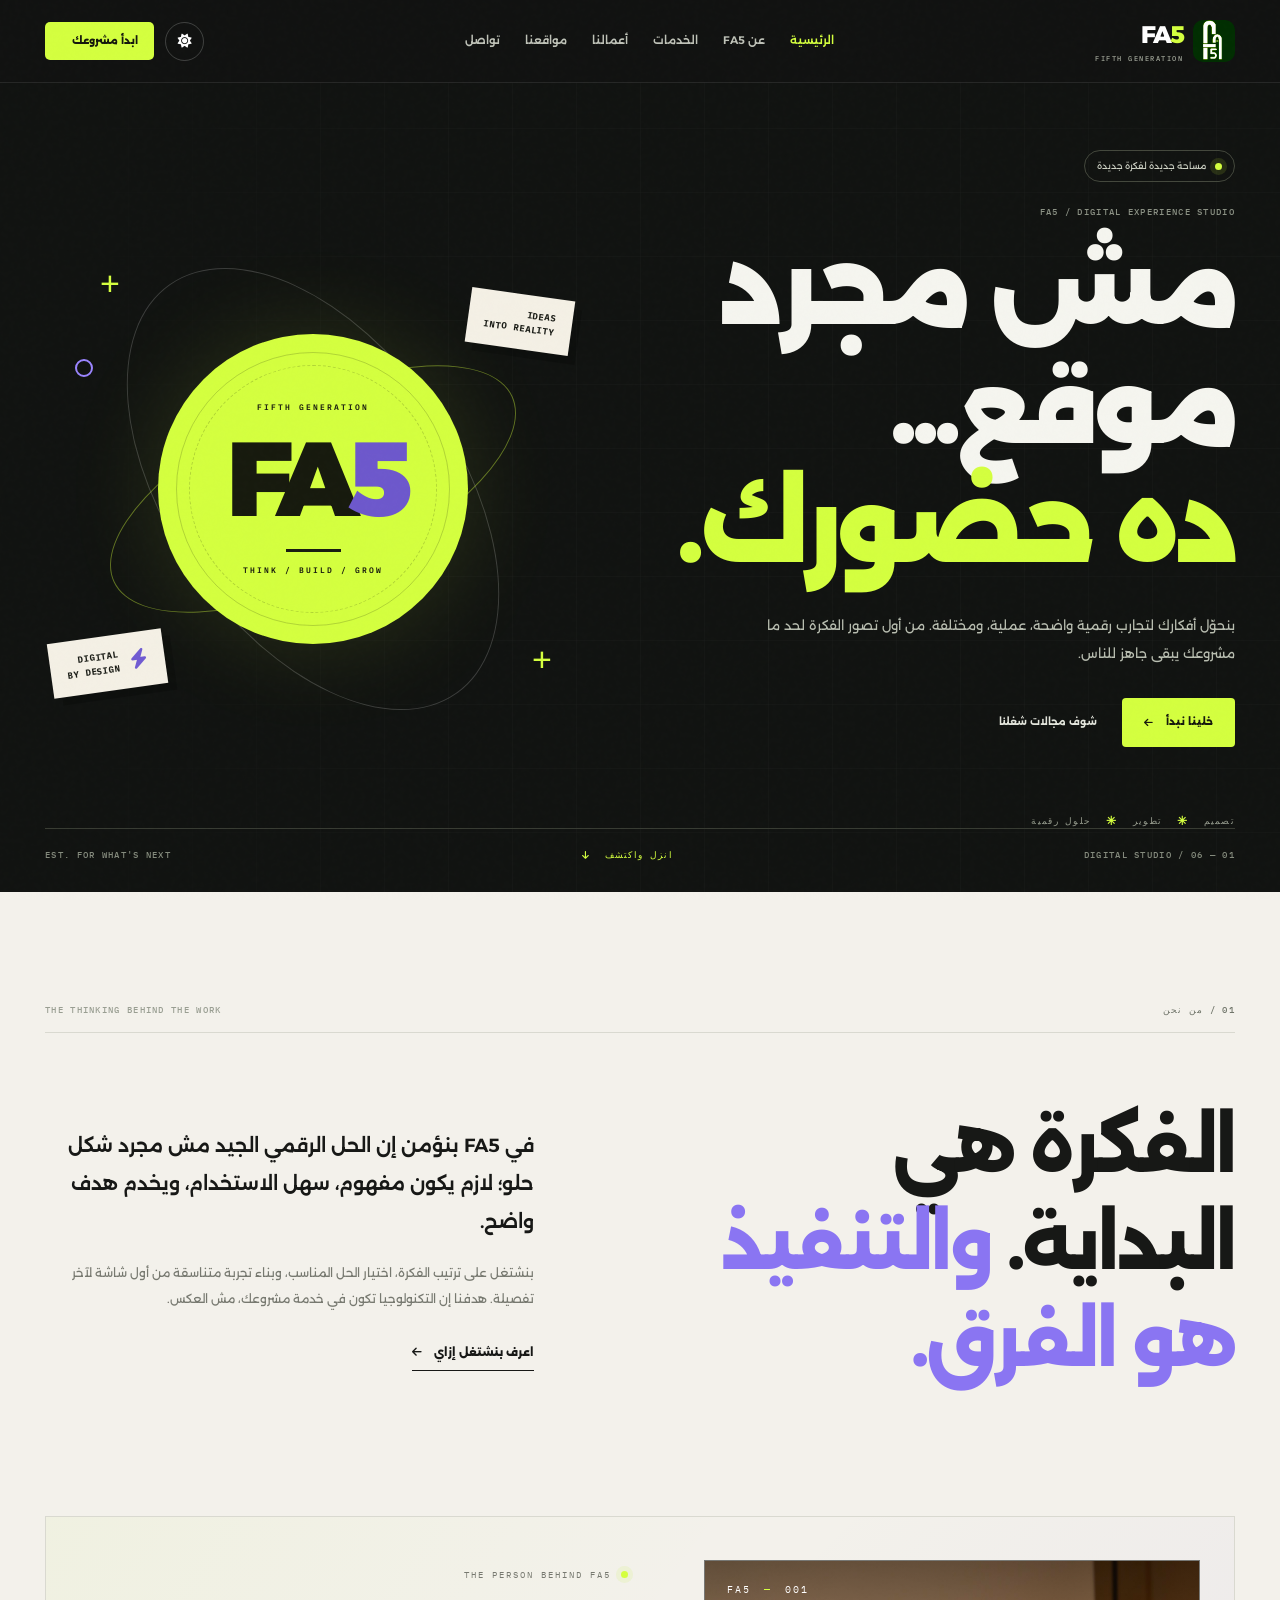
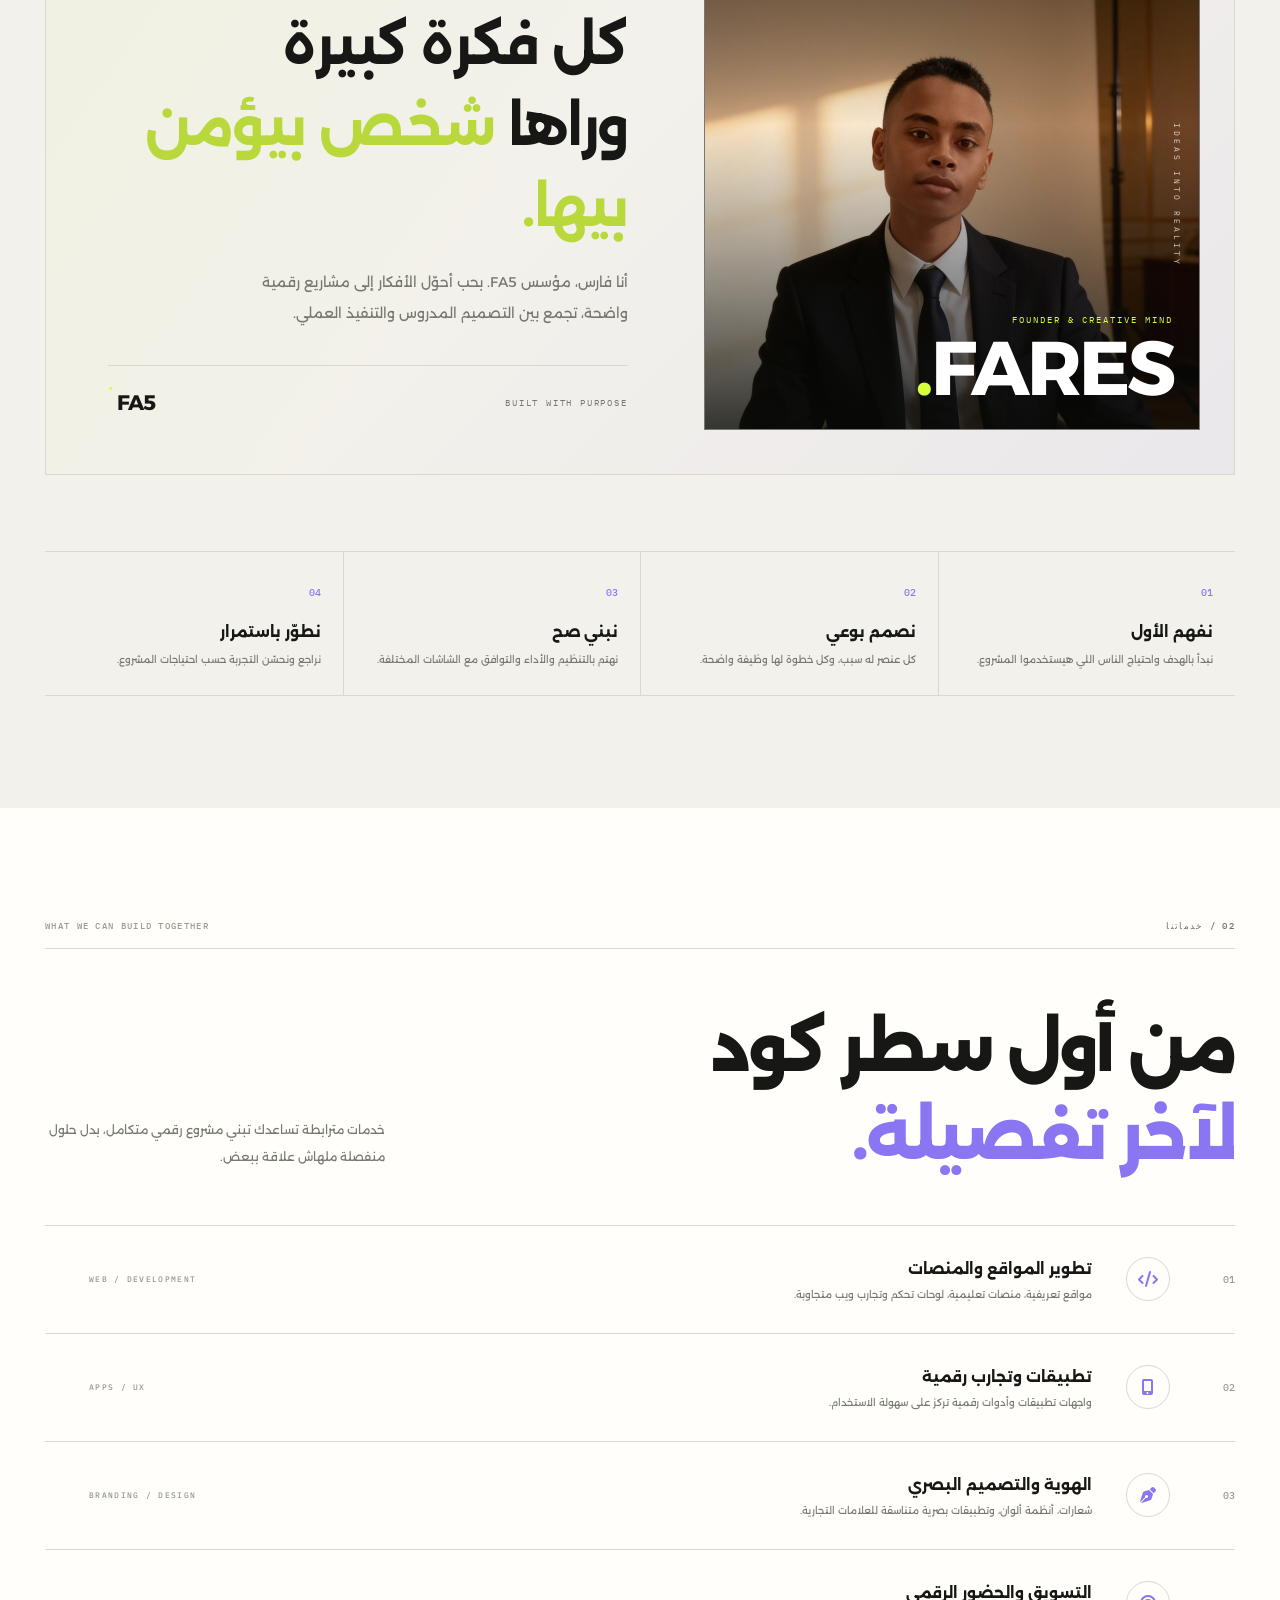
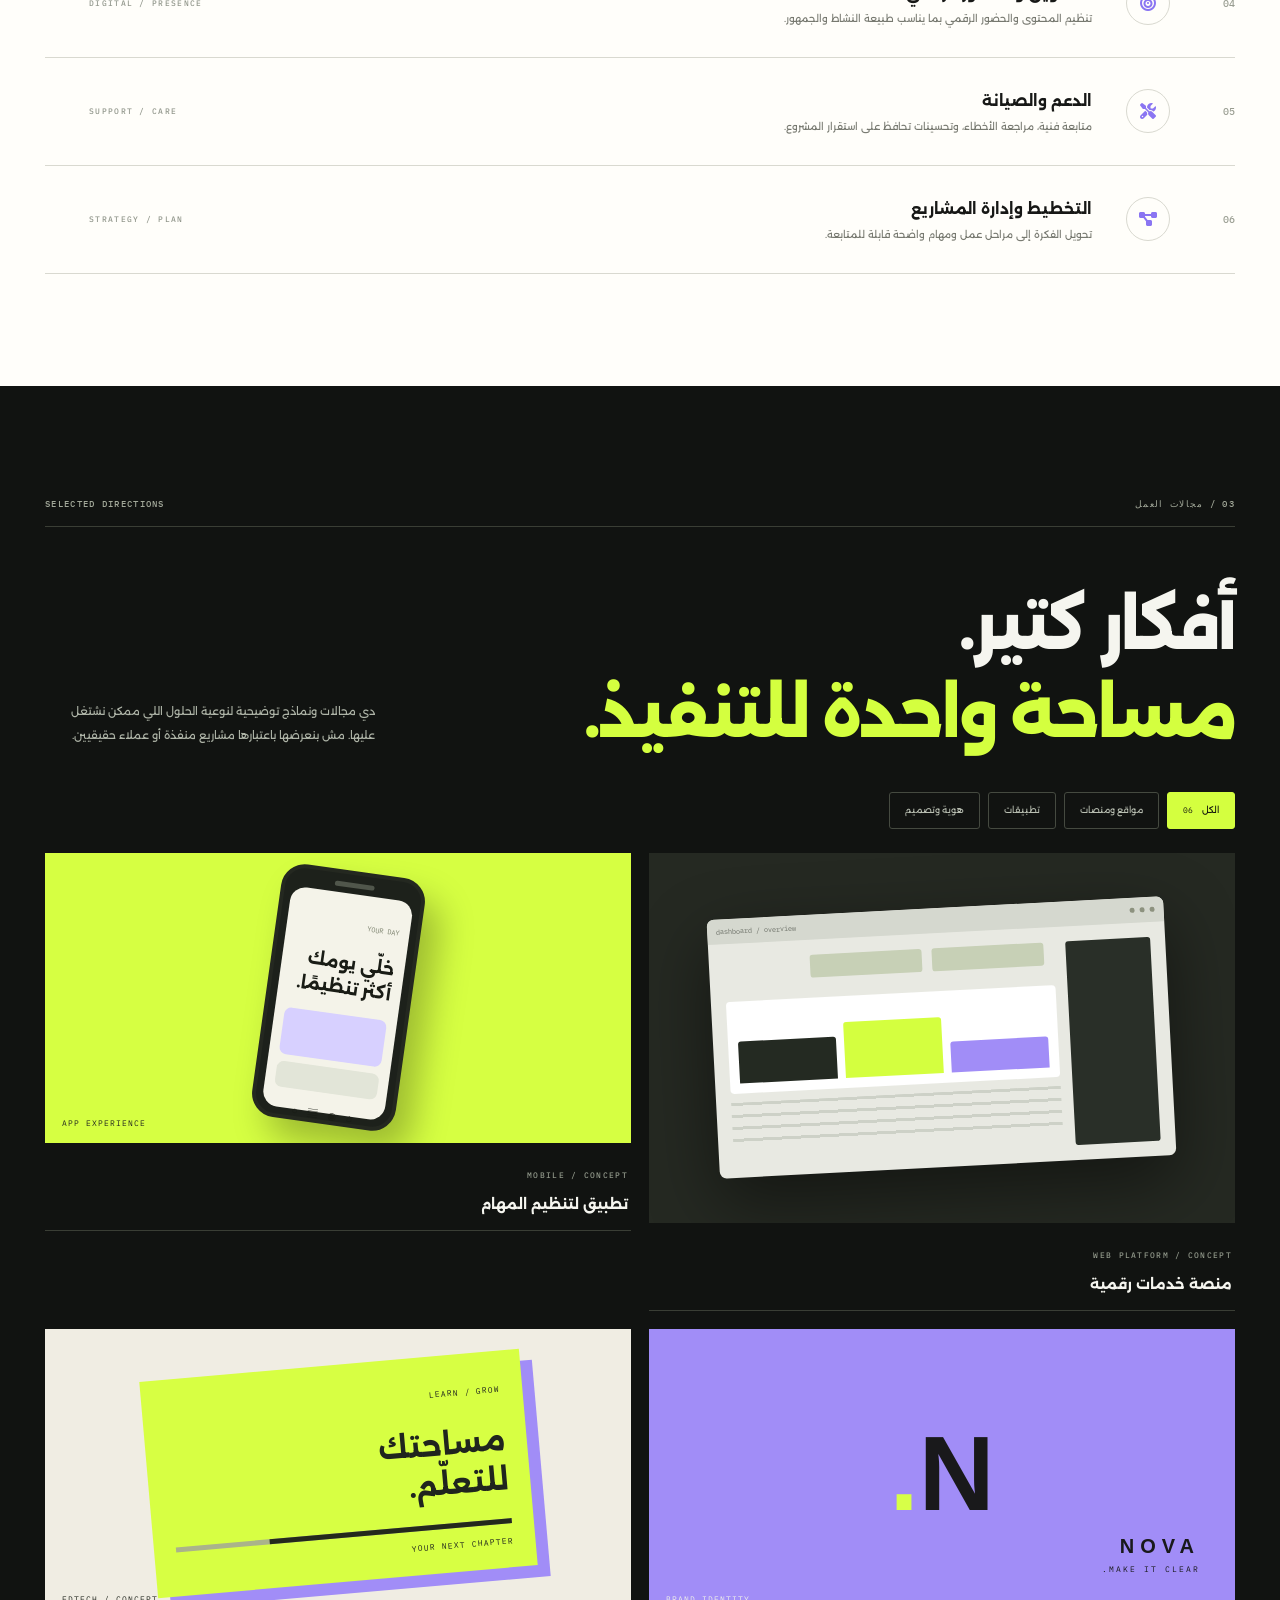
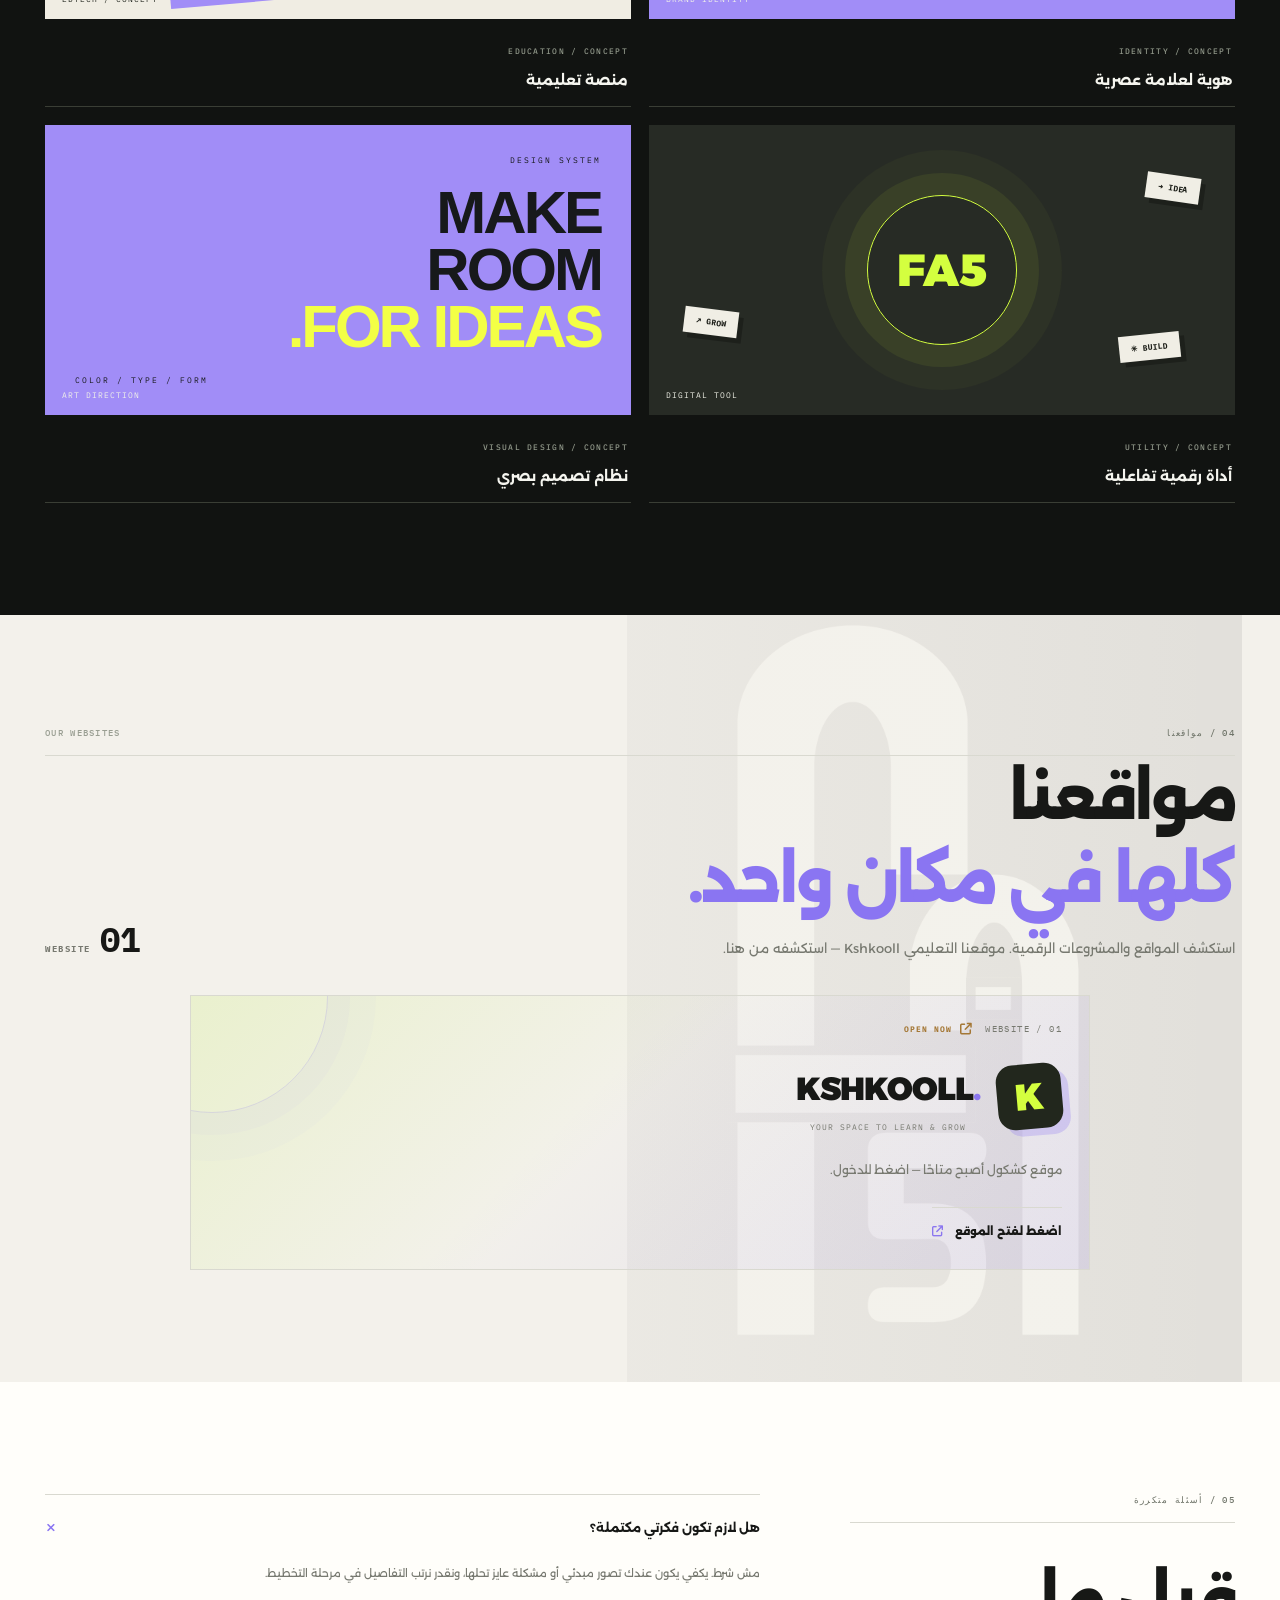
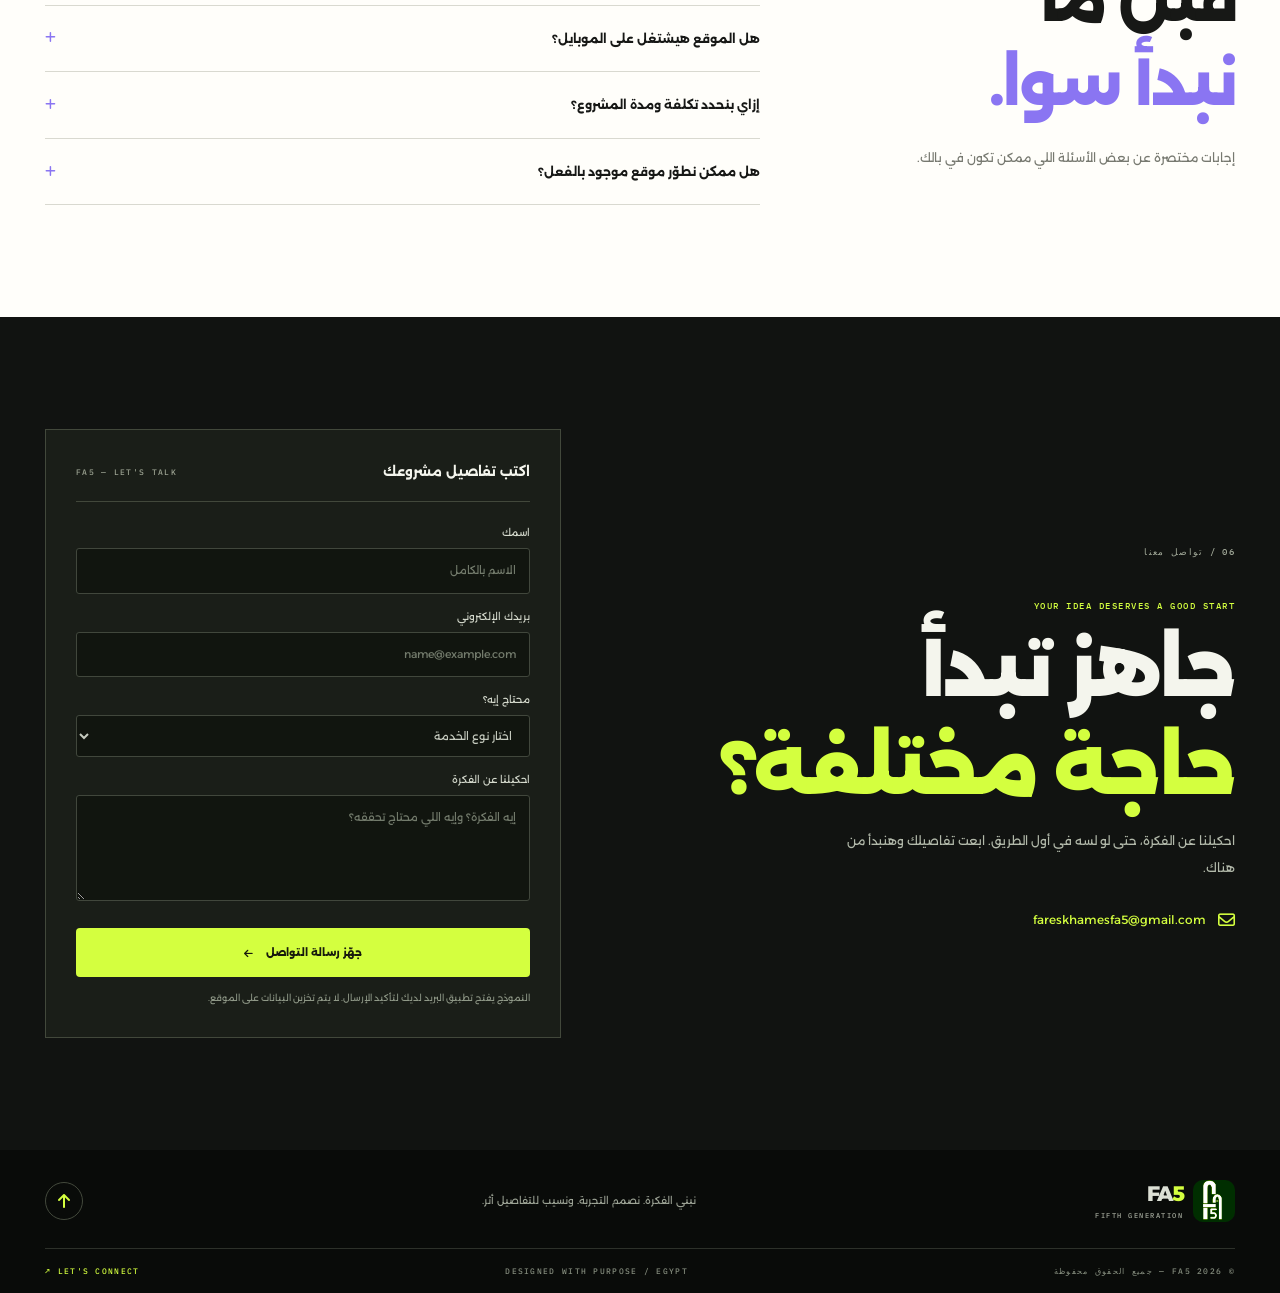
==== index.html @ 248d2db2 "Update launch countdown heading" ====
<!doctype html>
<html lang="ar" dir="rtl">
<head>
  <meta charset="utf-8">
  <meta name="viewport" content="width=device-width, initial-scale=1">
  <meta name="theme-color" content="#111111">
  <meta name="description" content="فارس الجيل الخامس — تطوير مواقع وتطبيقات، تصميم هويات بصرية، وحلول رقمية للمشروعات.">
  <title>FA5 — فارس الجيل الخامس | نصنع حضورك الرقمي</title>
  <link rel="icon" href="assets/fA5-logo.svg" type="image/svg+xml">
  <link rel="preconnect" href="https://fonts.googleapis.com">
  <link rel="preconnect" href="https://fonts.gstatic.com" crossorigin>
  <link href="https://fonts.googleapis.com/css2?family=Alexandria:wght@300;400;500;600;700;800;900&family=IBM+Plex+Mono:wght@400;500;600&display=swap" rel="stylesheet">
  <link rel="stylesheet" href="https://cdnjs.cloudflare.com/ajax/libs/font-awesome/6.5.2/css/all.min.css">
  <link rel="stylesheet" href="css/styles.css">
</head>
<body>
  <div class="page-noise" aria-hidden="true"></div>
  <header class="header" id="top">
    <div class="wrap header-inner">
      <a class="brand" href="#home" aria-label="FA5 الرئيسية">
        <img src="assets/fA5-logo.svg" alt="">
        <span class="brand-copy"><strong>FA<span>5</span></strong><small>FIFTH GENERATION</small></span>
      </a>
      <nav class="nav" id="site-nav" aria-label="التنقل الرئيسي">
        <a class="nav-link active" href="#home">الرئيسية</a>
        <a class="nav-link" href="#about">عن FA5</a>
        <a class="nav-link" href="#services">الخدمات</a>
        <a class="nav-link" href="#work">أعمالنا</a>
        <a class="nav-link" href="#process">مواقعنا</a>
        <a class="nav-link" href="#contact">تواصل</a>
      </nav>
      <div class="header-actions">
        <button class="icon-button theme-toggle" id="theme-toggle" type="button" aria-label="تفعيل المظهر الفاتح"><i class="fa-solid fa-sun"></i></button>
        <a class="header-cta" href="#contact">ابدأ مشروعك <i class="fa-solid fa-arrow-up-left"></i></a>
        <button class="icon-button menu-toggle" id="menu-toggle" type="button" aria-label="فتح القائمة" aria-expanded="false" aria-controls="site-nav"><i class="fa-solid fa-bars"></i></button>
      </div>
    </div>
  </header>

  <main>
    <section class="hero" id="home">
      <div class="hero-grid-bg" aria-hidden="true"></div>
      <div class="wrap hero-layout">
        <div class="hero-content">
          <div class="availability"><span></span> مساحة جديدة لفكرة جديدة</div>
          <p class="micro-label">FA5 / DIGITAL EXPERIENCE STUDIO</p>
          <h1>مش مجرد<br>موقع...<br><em>ده حضورك.</em></h1>
          <p class="hero-lead">بنحوّل أفكارك لتجارب رقمية واضحة، عملية، ومختلفة. من أول تصور الفكرة لحد ما مشروعك يبقى جاهز للناس.</p>
          <div class="hero-buttons">
            <a class="button button-lime" href="#contact">خلينا نبدأ <i class="fa-solid fa-arrow-left"></i></a>
            <a class="text-link" href="#work">شوف مجالات شغلنا <i class="fa-solid fa-arrow-down-left"></i></a>
          </div>
          <div class="hero-bottomline"><span>تصميم</span><b>✳</b><span>تطوير</span><b>✳</b><span>حلول رقمية</span></div>
        </div>
        <div class="hero-art" aria-label="لوحة تصميم رقمية تجريدية">
          <div class="art-orbit orbit-one"></div><div class="art-orbit orbit-two"></div>
          <div class="art-sticker sticker-top">IDEAS<br>INTO REALITY</div>
          <div class="art-core"><span class="core-small">FIFTH GENERATION</span><strong>FA<span>5</span></strong><span class="core-line"></span><small>THINK / BUILD / GROW</small></div>
          <div class="art-sticker sticker-bottom"><i class="fa-solid fa-bolt"></i> DIGITAL<br>BY DESIGN</div>
          <span class="art-cross cross-one">+</span><span class="art-cross cross-two">+</span><span class="art-ring"></span>
        </div>
      </div>
      <div class="wrap hero-footer"><span>01 — 06 / DIGITAL STUDIO</span><a href="#about">انزل واكتشف <i class="fa-solid fa-arrow-down"></i></a><span>EST. FOR WHAT'S NEXT</span></div>
    </section>

    <section class="intro section-pad" id="about">
      <div class="wrap">
        <div class="section-top"><span class="section-index">01 / من نحن</span><span class="section-tag">THE THINKING BEHIND THE WORK</span></div>
        <div class="intro-grid">
          <h2>الفكرة هي<br>البداية. <span>والتنفيذ<br>هو الفرق.</span></h2>
          <div class="intro-copy"><p class="large-copy">في FA5 بنؤمن إن الحل الرقمي الجيد مش مجرد شكل حلو؛ لازم يكون مفهوم، سهل الاستخدام، ويخدم هدف واضح.</p><p>بنشتغل على ترتيب الفكرة، اختيار الحل المناسب، وبناء تجربة متناسقة من أول شاشة لآخر تفصيلة. هدفنا إن التكنولوجيا تكون في خدمة مشروعك، مش العكس.</p><a class="under-link" href="#process">اعرف بنشتغل إزاي <i class="fa-solid fa-arrow-left"></i></a></div>
        </div>
        <section class="founder-showcase" aria-label="مؤسس FA5">
          <div class="founder-visual">
            <img class="founder-image" src="assets/My%20fares.jpeg" alt="فارس، مؤسس FA5">
            <div class="founder-image-shade"></div>
            <span class="founder-number">FA5 <i>—</i> 001</span>
            <div class="founder-image-bottom">
              <span class="founder-role">FOUNDER &amp; CREATIVE MIND</span>
              <strong>FARES<span>.</span></strong>
            </div>
            <span class="founder-side-note">IDEAS INTO REALITY</span>
          </div>
          <div class="founder-copy">
            <span class="founder-kicker"><i></i> THE PERSON BEHIND FA5</span>
            <h3>كل فكرة كبيرة<br>وراها <em>شخص بيؤمن بيها.</em></h3>
            <p>أنا فارس، مؤسس FA5. بحب أحوّل الأفكار إلى مشاريع رقمية واضحة، تجمع بين التصميم المدروس والتنفيذ العملي.</p>
            <div class="founder-divider"></div>
            <div class="founder-signature">
              <span>BUILT WITH PURPOSE</span>
              <strong>FA5 <b>®</b></strong>
            </div>
          </div>
        </section>
        <div class="principles">
          <article><span>01</span><h3>نفهم الأول</h3><p>نبدأ بالهدف واحتياج الناس اللي هيستخدموا المشروع.</p></article>
          <article><span>02</span><h3>نصمم بوعي</h3><p>كل عنصر له سبب، وكل خطوة لها وظيفة واضحة.</p></article>
          <article><span>03</span><h3>نبني صح</h3><p>نهتم بالتنظيم والأداء والتوافق مع الشاشات المختلفة.</p></article>
          <article><span>04</span><h3>نطوّر باستمرار</h3><p>نراجع ونحسّن التجربة حسب احتياجات المشروع.</p></article>
        </div>
      </div>
    </section>

    <section class="services section-pad" id="services">
      <div class="wrap">
        <div class="section-top"><span class="section-index">02 / خدماتنا</span><span class="section-tag">WHAT WE CAN BUILD TOGETHER</span></div>
        <div class="section-heading"><h2>من أول سطر كود<br><span>لآخر تفصيلة.</span></h2><p>خدمات مترابطة تساعدك تبني مشروع رقمي متكامل، بدل حلول منفصلة ملهاش علاقة ببعض.</p></div>
        <div class="service-list">
          <article class="service-row"><span class="service-no">01</span><div class="service-icon"><i class="fa-solid fa-code"></i></div><div class="service-info"><h3>تطوير المواقع والمنصات</h3><p>مواقع تعريفية، منصات تعليمية، لوحات تحكم وتجارب ويب متجاوبة.</p></div><span class="service-type">WEB / DEVELOPMENT</span><i class="fa-solid fa-arrow-up-left service-arrow"></i></article>
          <article class="service-row"><span class="service-no">02</span><div class="service-icon"><i class="fa-solid fa-mobile-screen-button"></i></div><div class="service-info"><h3>تطبيقات وتجارب رقمية</h3><p>واجهات تطبيقات وأدوات رقمية تركز على سهولة الاستخدام.</p></div><span class="service-type">APPS / UX</span><i class="fa-solid fa-arrow-up-left service-arrow"></i></article>
          <article class="service-row"><span class="service-no">03</span><div class="service-icon"><i class="fa-solid fa-pen-nib"></i></div><div class="service-info"><h3>الهوية والتصميم البصري</h3><p>شعارات، أنظمة ألوان، وتطبيقات بصرية متناسقة للعلامات التجارية.</p></div><span class="service-type">BRANDING / DESIGN</span><i class="fa-solid fa-arrow-up-left service-arrow"></i></article>
          <article class="service-row"><span class="service-no">04</span><div class="service-icon"><i class="fa-solid fa-bullseye"></i></div><div class="service-info"><h3>التسويق والحضور الرقمي</h3><p>تنظيم المحتوى والحضور الرقمي بما يناسب طبيعة النشاط والجمهور.</p></div><span class="service-type">DIGITAL / PRESENCE</span><i class="fa-solid fa-arrow-up-left service-arrow"></i></article>
          <article class="service-row"><span class="service-no">05</span><div class="service-icon"><i class="fa-solid fa-screwdriver-wrench"></i></div><div class="service-info"><h3>الدعم والصيانة</h3><p>متابعة فنية، مراجعة الأخطاء، وتحسينات تحافظ على استقرار المشروع.</p></div><span class="service-type">SUPPORT / CARE</span><i class="fa-solid fa-arrow-up-left service-arrow"></i></article>
          <article class="service-row"><span class="service-no">06</span><div class="service-icon"><i class="fa-solid fa-diagram-project"></i></div><div class="service-info"><h3>التخطيط وإدارة المشاريع</h3><p>تحويل الفكرة إلى مراحل عمل ومهام واضحة قابلة للمتابعة.</p></div><span class="service-type">STRATEGY / PLAN</span><i class="fa-solid fa-arrow-up-left service-arrow"></i></article>
        </div>
      </div>
    </section>

    <section class="work section-pad" id="work">
      <div class="wrap">
        <div class="section-top"><span class="section-index">03 / مجالات العمل</span><span class="section-tag">SELECTED DIRECTIONS</span></div>
        <div class="work-heading"><h2>أفكار كتير.<br><span>مساحة واحدة للتنفيذ.</span></h2><p>دي مجالات ونماذج توضيحية لنوعية الحلول اللي ممكن نشتغل عليها. مش بنعرضها باعتبارها مشاريع منفذة أو عملاء حقيقيين.</p></div>
        <div class="filter-bar" role="group" aria-label="تصفية مجالات العمل">
          <button class="filter-button active" type="button" data-filter="all">الكل <span>06</span></button>
          <button class="filter-button" type="button" data-filter="web">مواقع ومنصات</button>
          <button class="filter-button" type="button" data-filter="app">تطبيقات</button>
          <button class="filter-button" type="button" data-filter="brand">هوية وتصميم</button>
        </div>
        <div class="work-grid" id="work-grid">
          <article class="work-card work-large" data-category="web"><div class="work-visual visual-dashboard"><div class="mock-window"><div class="mock-bar"><i></i><i></i><i></i><span>dashboard / overview</span></div><div class="mock-content"><div class="mock-side"></div><div class="mock-main"><b></b><b></b><div class="mock-charts"><i></i><i></i><i></i></div><div class="mock-lines"></div></div></div></div></div><div class="work-meta"><div><span>WEB PLATFORM / CONCEPT</span><h3>منصة خدمات رقمية</h3></div><i class="fa-solid fa-arrow-up-left"></i></div></article>
          <article class="work-card" data-category="app"><div class="work-visual visual-mobile"><div class="phone-mock"><div class="phone-speaker"></div><div class="phone-screen"><span>YOUR DAY</span><b>خلّي يومك<br>أكثر تنظيمًا.</b><div class="phone-widget"></div><div class="phone-widget short"></div><div class="phone-nav">⌂　◉　▤　○</div></div></div><span class="visual-label">APP EXPERIENCE</span></div><div class="work-meta"><div><span>MOBILE / CONCEPT</span><h3>تطبيق لتنظيم المهام</h3></div><i class="fa-solid fa-arrow-up-left"></i></div></article>
          <article class="work-card" data-category="brand"><div class="work-visual visual-brand"><div class="brand-symbol">N<span>.</span></div><div class="brand-word">NOVA<small>MAKE IT CLEAR.</small></div><span class="visual-label">BRAND IDENTITY</span></div><div class="work-meta"><div><span>IDENTITY / CONCEPT</span><h3>هوية لعلامة عصرية</h3></div><i class="fa-solid fa-arrow-up-left"></i></div></article>
          <article class="work-card" data-category="web"><div class="work-visual visual-education"><div class="edu-card"><span>LEARN / GROW</span><b>مساحتك<br>للتعلّم.</b><div class="edu-progress"><i></i></div><small>YOUR NEXT CHAPTER</small></div><span class="visual-label">EDTECH / CONCEPT</span></div><div class="work-meta"><div><span>EDUCATION / CONCEPT</span><h3>منصة تعليمية</h3></div><i class="fa-solid fa-arrow-up-left"></i></div></article>
          <article class="work-card" data-category="app"><div class="work-visual visual-data"><div class="data-orb"><span>FA5</span></div><div class="data-chip chip-a">IDEA →</div><div class="data-chip chip-b">BUILD ✳</div><div class="data-chip chip-c">GROW ↗</div><span class="visual-label">DIGITAL TOOL</span></div><div class="work-meta"><div><span>UTILITY / CONCEPT</span><h3>أداة رقمية تفاعلية</h3></div><i class="fa-solid fa-arrow-up-left"></i></div></article>
          <article class="work-card" data-category="brand"><div class="work-visual visual-poster"><span class="poster-kicker">DESIGN SYSTEM</span><b>MAKE<br>ROOM<br><em>FOR IDEAS.</em></b><span class="poster-foot">COLOR / TYPE / FORM</span><span class="visual-label">ART DIRECTION</span></div><div class="work-meta"><div><span>VISUAL DESIGN / CONCEPT</span><h3>نظام تصميم بصري</h3></div><i class="fa-solid fa-arrow-up-left"></i></div></article>
        </div>
      </div>
    </section>

    <section class="process section-pad" id="process">
      <div class="wrap">
        <div class="section-top"><span class="section-index">04 / مواقعنا</span><span class="section-tag">OUR WEBSITES</span></div>
        <div class="websites-intro">
          <div><h2>مواقعنا<br><span>كلها في مكان واحد.</span></h2><p>استكشف المواقع والمشروعات الرقمية. موقعنا التعليمي Kshkooll — استكشفه من هنا.</p></div>
          <span class="websites-total">01 <small>WEBSITE</small></span>
        </div>
        <div class="websites-grid" id="websites-grid" aria-label="مواقعنا">
          <button class="website-card website-card-locked" type="button" aria-label="موقع كشكول مقفل، يفتح يوم 5 ديسمبر الساعة 2" aria-haspopup="dialog" aria-controls="launch-countdown" data-website-card>
            <div class="website-card-top"><span class="website-card-index">01 / WEBSITE</span><span class="website-locked"><i class="fa-solid fa-lock"></i> COMING SOON</span></div>
            <div class="website-card-brand"><span class="website-card-mark">K</span><div><strong>KSHKOOLL<span>.</span></strong><small>YOUR SPACE TO LEARN &amp; GROW</small></div></div>
            <p>موقع كشكول مقفول حاليًا — هيفتح يوم 5 ديسمبر الساعة 2.</p>
            <div class="website-card-bottom"><span>اضغط لمعرفة موعد الإطلاق</span><i class="fa-solid fa-lock"></i></div>
          </button>
          
          
          
          
          
          
          
          
          
        </div>
        <div class="countdown-modal" id="launch-countdown" role="dialog" aria-modal="true" aria-labelledby="countdown-title" aria-hidden="true">
          <button class="countdown-backdrop" type="button" data-countdown-close aria-label="إغلاق النافذة"></button>
          <div class="countdown-panel">
            <button class="countdown-close" type="button" data-countdown-close aria-label="إغلاق"><i class="fa-solid fa-xmark"></i></button>
            <span class="countdown-kicker"><i class="fa-solid fa-lock"></i> LAUNCH COUNTDOWN</span>
            <h3 id="countdown-title">الموقع هيفتح قريبًا</h3>
            <p class="countdown-description">موعد الإطلاق يوم 5 ديسمبر، الساعة 2:00 ظهرًا.</p>
            <div class="countdown-timer" aria-live="off">
              <div><strong data-countdown-days>00</strong><span>يوم</span></div>
              <div><strong data-countdown-hours>00</strong><span>ساعة</span></div>
              <div><strong data-countdown-minutes>00</strong><span>دقيقة</span></div>
              <div><strong data-countdown-seconds>00</strong><span>ثانية</span></div>
            </div>
            <p class="countdown-finished" data-countdown-finished hidden>وصلنا لموعد الإطلاق.</p>
            <span class="countdown-date">05 / 12 / 2026 — 14:00 EET</span>
          </div>
        </div>
      </div>
    </section>

    <section class="faq section-pad" id="faq">
      <div class="wrap faq-layout">
        <div><div class="section-top"><span class="section-index">05 / أسئلة متكررة</span></div><h2>قبل ما<br><span>نبدأ سوا.</span></h2><p>إجابات مختصرة عن بعض الأسئلة اللي ممكن تكون في بالك.</p></div>
        <div class="faq-list">
          <article class="faq-item open"><button type="button" aria-expanded="true"><span>هل لازم تكون فكرتي مكتملة؟</span><i class="fa-solid fa-plus"></i></button><div class="faq-answer"><p>مش شرط. يكفي يكون عندك تصور مبدئي أو مشكلة عايز تحلها، ونقدر نرتب التفاصيل في مرحلة التخطيط.</p></div></article>
          <article class="faq-item"><button type="button" aria-expanded="false"><span>هل الموقع هيشتغل على الموبايل؟</span><i class="fa-solid fa-plus"></i></button><div class="faq-answer"><p>التصميمات هنا بتراعي أحجام الشاشات المختلفة، مع اختبار التنقل والعناصر الأساسية على الموبايل والكمبيوتر.</p></div></article>
          <article class="faq-item"><button type="button" aria-expanded="false"><span>إزاي بنحدد تكلفة ومدة المشروع؟</span><i class="fa-solid fa-plus"></i></button><div class="faq-answer"><p>بعد فهم المطلوب والخصائص والملفات اللازمة، نقدر نحدد نطاق العمل والمدة والتكلفة بشكل مناسب. مفيش سعر ثابت لكل المشروعات.</p></div></article>
          <article class="faq-item"><button type="button" aria-expanded="false"><span>هل ممكن نطوّر موقع موجود بالفعل؟</span><i class="fa-solid fa-plus"></i></button><div class="faq-answer"><p>نعم، ممكن نراجع الموقع الحالي ونحدد فرص التحسين في التصميم أو الأداء أو تنظيم الصفحات قبل بدء التعديل.</p></div></article>
        </div>
      </div>
    </section>

    <section class="contact section-pad" id="contact">
      <div class="wrap contact-shell">
        <div class="contact-heading"><span class="section-index">06 / تواصل معنا</span><p class="contact-kicker">YOUR IDEA DESERVES A GOOD START</p><h2>جاهز تبدأ<br><span>حاجة مختلفة؟</span></h2><p>احكيلنا عن الفكرة، حتى لو لسه في أول الطريق. ابعت تفاصيلك وهنبدأ من هناك.</p><div class="contact-email"><i class="fa-regular fa-envelope"></i><a href="mailto:fareskhamesfa5@gmail.com">fareskhamesfa5@gmail.com</a></div></div>
        <form class="contact-form" id="contact-form">
          <div class="form-top"><span>اكتب تفاصيل مشروعك</span><span>FA5 — LET'S TALK</span></div>
          <label for="name">اسمك</label><input id="name" name="name" autocomplete="name" placeholder="الاسم بالكامل" required>
          <label for="email">بريدك الإلكتروني</label><input id="email" name="email" type="email" autocomplete="email" placeholder="name@example.com" required>
          <label for="service">محتاج إيه؟</label><select id="service" name="service" required><option value="">اختار نوع الخدمة</option><option>موقع أو منصة إلكترونية</option><option>تطبيق أو أداة رقمية</option><option>هوية بصرية وتصميم</option><option>تسويق وحضور رقمي</option><option>دعم أو تطوير مشروع قائم</option><option>لسه محتاج أحدد</option></select>
          <label for="message">احكيلنا عن الفكرة</label><textarea id="message" name="message" rows="4" placeholder="إيه الفكرة؟ وإيه اللي محتاج تحققه؟" required></textarea>
          <button class="button button-lime form-submit" type="submit">جهّز رسالة التواصل <i class="fa-solid fa-arrow-left"></i></button>
          <p class="form-note" id="form-note">النموذج يفتح تطبيق البريد لديك لتأكيد الإرسال. لا يتم تخزين البيانات على الموقع.</p>
        </form>
      </div>
    </section>
  </main>

  <footer class="footer">
    <div class="wrap footer-main"><a class="brand footer-brand" href="#home"><img src="assets/fA5-logo.svg" alt=""><span class="brand-copy"><strong>FA<span>5</span></strong><small>FIFTH GENERATION</small></span></a><p>نبني الفكرة. نصمم التجربة. ونسيب للتفاصيل أثر.</p><a class="back-top" href="#top" aria-label="العودة للأعلى"><i class="fa-solid fa-arrow-up"></i></a></div>
    <div class="wrap footer-bottom"><span>© <span id="year"></span> FA5 — جميع الحقوق محفوظة</span><span>DESIGNED WITH PURPOSE / EGYPT</span><a href="mailto:fareskhamesfa5@gmail.com">LET'S CONNECT ↗</a></div>
  </footer>
  <script src="js/main.js" defer></script>
</body>
</html>
---- css/styles.css ----
:root{--bg:#f3f1eb;--paper:#fffefa;--ink:#171816;--muted:#777970;--line:#d9d9d0;--dark:#111311;--dark2:#1a1d19;--lime:#d4ff3f;--lime-ink:#171a0d;--purple:#9b85ff;--header:rgba(17,19,17,.94);--shadow:0 24px 70px rgba(17,19,17,.12);--font:"Alexandria",sans-serif}
*{box-sizing:border-box}html{scroll-behavior:smooth;scroll-padding-top:90px}body{margin:0;background:var(--bg);color:var(--ink);font-family:var(--font);line-height:1.8}body.theme-light{--bg:#f8f8f4;--paper:#fff;--ink:#181a16;--muted:#686c63;--line:#dfe2d8;--dark:#e9ede2;--dark2:#f0f2eb;--lime:#b8e82b;--lime-ink:#171a0d;--header:rgba(248,248,244,.94)}a{color:inherit;text-decoration:none}button,input,textarea,select{font:inherit}button{cursor:pointer}img{max-width:100%;display:block}.wrap{width:min(1190px,calc(100% - 48px));margin-inline:auto}.section-pad{padding:112px 0}.page-noise{position:fixed;inset:0;z-index:200;pointer-events:none;opacity:.035;background-image:url("data:image/svg+xml,%3Csvg viewBox='0 0 180 180' xmlns='http://www.w3.org/2000/svg'%3E%3Cfilter id='n'%3E%3CfeTurbulence type='fractalNoise' baseFrequency='.9' numOctaves='3' stitchTiles='stitch'/%3E%3C/filter%3E%3Crect width='100%25' height='100%25' filter='url(%23n)' opacity='.4'/%3E%3C/svg%3E")}
.header{position:fixed;inset:0 0 auto;z-index:100;background:var(--header);color:#fff;border-bottom:1px solid rgba(255,255,255,.09);backdrop-filter:blur(18px);transition:background .25s,box-shadow .25s}.theme-light .header{color:var(--ink);border-color:var(--line)}.header.scrolled{box-shadow:0 12px 36px rgba(0,0,0,.12)}.header-inner{height:82px;display:flex;align-items:center;justify-content:space-between;gap:28px}.brand{display:flex;align-items:center;gap:10px;flex-shrink:0}.brand img{width:42px;height:42px;object-fit:contain;border-radius:10px}.brand-copy{display:grid;line-height:1}.brand-copy strong{font:800 24px var(--font);letter-spacing:-2px}.brand-copy strong span{color:var(--lime)}.brand-copy small{margin-top:5px;font:500 7px "IBM Plex Mono",monospace;letter-spacing:1.5px;color:#a3a89b}.nav{display:flex;align-items:center;gap:25px}.nav-link{font-size:11px;font-weight:600;color:#bfc2b8;transition:color .2s}.theme-light .nav-link{color:#62665d}.nav-link:hover,.nav-link.active{color:var(--lime)}.theme-light .nav-link:hover,.theme-light .nav-link.active{color:#5d7900}.header-actions{display:flex;align-items:center;gap:11px}.icon-button{width:39px;height:39px;display:grid;place-items:center;border:1px solid rgba(255,255,255,.2);border-radius:50%;background:transparent;color:inherit}.theme-light .icon-button{border-color:var(--line)}.theme-toggle{font-size:14px}.header-cta{padding:10px 16px;border-radius:5px;background:var(--lime);color:#15180d;font-size:10px;font-weight:800}.header-cta i{margin-right:8px}.menu-toggle{display:none}
.hero{position:relative;min-height:780px;padding:150px 0 32px;overflow:hidden;background:var(--dark);color:#f5f5ef}.hero-grid-bg{position:absolute;inset:0;opacity:.17;background-image:linear-gradient(rgba(255,255,255,.1) 1px,transparent 1px),linear-gradient(90deg,rgba(255,255,255,.1) 1px,transparent 1px);background-size:64px 64px;mask-image:linear-gradient(90deg,transparent,#000 35%,#000)}.hero-layout{position:relative;z-index:1;display:grid;grid-template-columns:1.05fr .95fr;align-items:center;gap:60px;min-height:565px}.availability{display:inline-flex;align-items:center;gap:9px;padding:7px 12px;border:1px solid #44483d;border-radius:30px;color:#d0d4c7;font-size:9px}.availability span{width:7px;height:7px;border-radius:50%;background:var(--lime);box-shadow:0 0 0 5px rgba(212,255,63,.12)}.micro-label,.section-tag,.section-index,.hero-footer,.hero-bottomline,.service-type,.work-meta>div>span,.form-top>span:last-child,.footer-bottom{font:500 9px "IBM Plex Mono",monospace;letter-spacing:1.3px}.micro-label{color:#8b9184;margin:24px 0 12px}.hero h1{margin:0;font-size:clamp(58px,8vw,105px);font-weight:900;line-height:1.16;letter-spacing:-5px}.hero h1 em{font-style:normal;color:var(--lime)}.hero-lead{max-width:480px;margin:25px 0;color:#b8bdb0;font-size:13px;line-height:2.2}.hero-buttons{display:flex;align-items:center;gap:25px;margin-top:30px}.button{min-height:49px;padding:12px 22px;display:inline-flex;align-items:center;justify-content:center;gap:13px;border:0;border-radius:4px;font-size:10px;font-weight:800;transition:transform .2s,background .2s}.button:hover{transform:translateY(-3px)}.button-lime{background:var(--lime);color:var(--lime-ink)}.button-lime:hover{background:#e1ff79}.text-link{color:#e3e5dc;font-size:10px;font-weight:700}.text-link i{margin-right:7px;color:var(--lime)}.hero-bottomline{display:flex;align-items:center;gap:15px;margin-top:66px;color:#969c8e}.hero-bottomline b{color:var(--lime);font-size:12px}.hero-art{position:relative;min-height:500px;display:grid;place-items:center}.art-core{position:relative;z-index:2;width:310px;height:310px;display:flex;flex-direction:column;align-items:center;justify-content:center;border-radius:50%;background:var(--lime);color:#171a0e;box-shadow:0 0 100px rgba(212,255,63,.12)}.art-core:before,.art-core:after{content:"";position:absolute;border:1px solid rgba(20,25,10,.18);border-radius:50%}.art-core:before{inset:18px}.art-core:after{inset:31px;border-style:dashed}.core-small,.art-core small{font:600 8px "IBM Plex Mono";letter-spacing:2px}.art-core strong{font:900 105px var(--font);letter-spacing:-13px;line-height:1.25}.art-core strong span{color:#6d58cc}.core-line{width:55px;height:3px;background:#191c12;margin:5px 0 12px}.art-orbit{position:absolute;border:1px solid rgba(212,255,63,.4);border-radius:50%;transform:rotate(-25deg)}.orbit-one{width:440px;height:180px}.orbit-two{width:500px;height:290px;transform:rotate(55deg);border-color:rgba(255,255,255,.18)}.art-sticker{position:absolute;z-index:3;padding:13px 16px;background:#f4f0e5;color:#1b1d17;font:700 9px/1.6 "IBM Plex Mono";letter-spacing:1px;box-shadow:8px 8px 0 rgba(0,0,0,.2)}.sticker-top{top:55px;right:10px;transform:rotate(8deg)}.sticker-bottom{bottom:48px;left:5px;transform:rotate(-8deg);display:flex;align-items:center;gap:10px}.sticker-bottom i{font-size:20px;color:#705bd2}.art-cross{position:absolute;color:var(--lime);font:300 34px Arial}.cross-one{top:25px;left:55px}.cross-two{right:30px;bottom:60px}.art-ring{position:absolute;width:18px;height:18px;border:2px solid var(--purple);border-radius:50%;top:120px;left:30px}.hero-footer{position:relative;z-index:2;display:flex;justify-content:space-between;padding-top:20px;border-top:1px solid #383c33;color:#858b7d}.hero-footer a{color:var(--lime)}.hero-footer i{margin-right:8px}
.section-top{display:flex;align-items:center;justify-content:space-between;padding-bottom:17px;border-bottom:1px solid var(--line)}.section-index{color:#70756a}.section-tag{color:#999e92}.intro{background:var(--bg)}.intro-grid{display:grid;grid-template-columns:1fr .8fr;gap:90px;padding:65px 0 75px}.intro-grid h2,.section-heading h2,.work-heading h2,.process h2,.faq h2{margin:0;font-size:clamp(43px,6vw,72px);font-weight:800;line-height:1.35;letter-spacing:-3px}.intro-grid h2 span,.section-heading h2 span,.work-heading h2 span,.process h2 span,.faq h2 span{color:#8a75f2}.intro-copy{padding-top:10px}.large-copy{font-size:19px!important;font-weight:600;color:var(--ink)!important;line-height:2!important}.intro-copy p{color:var(--muted);font-size:12px;line-height:2.2}.under-link{display:inline-flex;align-items:center;gap:12px;margin-top:18px;padding-bottom:8px;border-bottom:1px solid var(--ink);font-size:11px;font-weight:800}.principles{display:grid;grid-template-columns:repeat(4,1fr);border-top:1px solid var(--line);border-bottom:1px solid var(--line)}.principles article{padding:25px 22px;border-left:1px solid var(--line)}.principles article:last-child{border-left:0}.principles article>span{font:500 10px "IBM Plex Mono";color:#8c77ed}.principles h3{margin:13px 0 5px;font-size:15px}.principles p{margin:0;color:var(--muted);font-size:10px;line-height:2}
.services{background:var(--paper)}.section-heading{display:flex;align-items:end;justify-content:space-between;gap:40px;padding:55px 0 45px}.section-heading h2{font-size:clamp(42px,5.5vw,65px)}.section-heading>p{max-width:340px;margin:0 0 10px;color:var(--muted);font-size:12px;line-height:2.2}.service-list{border-top:1px solid var(--line)}.service-row{min-height:108px;display:grid;grid-template-columns:45px 58px 1fr 180px 24px;align-items:center;gap:20px;border-bottom:1px solid var(--line);transition:padding .25s,background .25s}.service-row:hover{padding-inline:14px;background:#f7f7f0}.service-no{font:500 10px "IBM Plex Mono";color:#999d91}.service-icon{width:44px;height:44px;display:grid;place-items:center;border:1px solid var(--line);border-radius:50%;color:#8a75f2;font-size:16px}.service-info h3{margin:0 0 4px;font-size:15px}.service-info p{margin:0;color:var(--muted);font-size:10px}.service-type{color:#92978c;font-size:8px;text-align:left}.service-arrow{color:#9b9f95;font-size:13px;transition:transform .2s,color .2s}.service-row:hover .service-arrow{transform:translate(-4px,-4px);color:#7864df}
.work{background:var(--dark);color:#f5f5ef}.work .section-top{border-color:#3a3e35}.work .section-index,.work .section-tag{color:#a2a899}.work-heading{display:flex;justify-content:space-between;align-items:end;gap:40px;padding:55px 0 35px}.work-heading h2{font-size:clamp(42px,5.5vw,65px)}.work-heading h2 span{color:var(--lime)}.work-heading>p{max-width:330px;margin:0 0 10px;color:#aeb4a7;font-size:11px;line-height:2.2}.filter-bar{display:flex;flex-wrap:wrap;gap:8px;margin-bottom:24px}.filter-button{padding:9px 15px;border:1px solid #454a40;border-radius:3px;background:transparent;color:#b9bfb2;font-size:9px}.filter-button.active,.filter-button:hover{border-color:var(--lime);background:var(--lime);color:#16190e}.filter-button span{margin-right:7px;font:8px "IBM Plex Mono"}.work-grid{display:grid;grid-template-columns:repeat(2,1fr);gap:18px}.work-card{min-width:0}.work-card[hidden]{display:none}.work-visual{position:relative;height:290px;overflow:hidden;display:grid;place-items:center;background:#252922}.work-large .work-visual{height:370px}.mock-window{width:78%;height:70%;background:#e8e9e2;border-radius:7px;overflow:hidden;box-shadow:0 25px 70px #0007;transform:rotate(-3deg)}.mock-bar{height:25px;display:flex;align-items:center;gap:5px;padding:0 9px;background:#d5d8cf;color:#6d7168;font:7px "IBM Plex Mono"}.mock-bar i{width:5px;height:5px;border-radius:50%;background:#8d927f}.mock-bar span{margin-right:auto}.mock-content{height:calc(100% - 25px);display:flex;gap:12px;padding:15px}.mock-side{width:20%;background:#292f28;border-radius:3px}.mock-main{flex:1}.mock-main>b{display:inline-block;width:34%;height:23px;margin:0 3% 10px 0;background:#c7d0b6;border-radius:3px}.mock-charts{height:45%;display:flex;align-items:end;gap:8px;padding:10px;background:#fff;border-radius:4px}.mock-charts i{flex:1;background:#a18df7;border-radius:3px 3px 0 0}.mock-charts i:nth-child(1){height:42%}.mock-charts i:nth-child(2){height:78%;background:#d4ff3f}.mock-charts i:nth-child(3){height:58%;background:#242a22}.mock-lines{height:20%;margin-top:9px;background:repeating-linear-gradient(to bottom,#cdd1c7 0 3px,transparent 3px 12px)}.work-meta{display:flex;justify-content:space-between;align-items:center;padding:16px 3px 12px;border-bottom:1px solid #3a3e35}.work-meta>div>span{color:#92998b;font-size:8px}.work-meta h3{margin:5px 0 0;font-size:14px}.work-meta>i{color:var(--lime)}.visual-mobile{background:#d6ff42}.phone-mock{width:145px;height:255px;padding:7px;border:4px solid #242820;border-radius:24px;background:#1d211b;transform:rotate(8deg);box-shadow:18px 20px 35px #0004}.phone-speaker{width:40px;height:5px;margin:1px auto 6px;border-radius:5px;background:#50564b}.phone-screen{height:calc(100% - 12px);padding:16px 10px;border-radius:15px;background:#f4f3e9;color:#191c15}.phone-screen>span{font:7px "IBM Plex Mono";color:#7c826e}.phone-screen>b{display:block;margin-top:12px;font-size:17px;line-height:1.5}.phone-widget{height:47px;margin-top:13px;border-radius:7px;background:#d7d0ff}.phone-widget.short{height:26px;margin-top:7px;background:#e2e5d8}.phone-nav{margin-top:13px;text-align:center;font-size:10px}.visual-label{position:absolute;bottom:15px;left:17px;color:#f1f2e8;font:8px "IBM Plex Mono";letter-spacing:1px}.visual-mobile .visual-label{color:#242820}.visual-brand{background:#a18df7;color:#19191b}.brand-symbol{font:900 105px Arial;line-height:1}.brand-symbol span{color:#d7ff48}.brand-word{position:absolute;bottom:45px;right:35px;font:900 20px Arial;letter-spacing:6px}.brand-word small{display:block;margin-top:6px;font:8px "IBM Plex Mono";letter-spacing:2px}.visual-education{background:#f0ede3;color:#20251e}.edu-card{width:65%;padding:22px;background:#d7ff43;box-shadow:12px 12px 0 #a18df7;transform:rotate(-5deg)}.edu-card>span,.edu-card small{font:8px "IBM Plex Mono";letter-spacing:1px}.edu-card>b{display:block;margin:18px 0;font-size:29px;line-height:1.4}.edu-progress{height:5px;background:#aab38b}.edu-progress i{display:block;width:72%;height:100%;background:#24291c}.edu-card small{display:block;margin-top:12px}.visual-education .visual-label{color:#242820}.visual-data{background:#272b25}.data-orb{width:150px;height:150px;display:grid;place-items:center;border:1px solid #d4ff3f;border-radius:50%;box-shadow:0 0 0 22px #d4ff3f12,0 0 0 45px #d4ff3f08;color:#d4ff3f;font:900 45px var(--font)}.data-chip{position:absolute;padding:8px 12px;background:#f0eee5;color:#1b1d17;font:700 8px "IBM Plex Mono";box-shadow:5px 5px 0 #0004}.chip-a{top:50px;right:35px;transform:rotate(8deg)}.chip-b{bottom:55px;right:55px;transform:rotate(-6deg)}.chip-c{bottom:80px;left:35px;transform:rotate(7deg)}.visual-poster{background:#a18df7;color:#17191b;padding:30px;display:flex;flex-direction:column;justify-content:space-between;align-items:flex-start}.poster-kicker,.poster-foot{font:8px "IBM Plex Mono";letter-spacing:2px}.poster-foot{align-self:flex-end}.visual-poster>b{font:900 clamp(35px,5vw,60px)/.95 Arial;letter-spacing:-3px}.visual-poster>b em{font-style:normal;color:#f3ff45}
.process{background:var(--bg)}.process-layout{display:grid;grid-template-columns:.8fr 1.2fr;gap:100px;padding-top:65px}.process h2{font-size:clamp(40px,5vw,60px)}.process h2 span{color:#8a75f2}.process-layout>div:first-child>p,.faq-layout>div:first-child>p{max-width:340px;color:var(--muted);font-size:12px;line-height:2.2;margin:20px 0 27px}.button-dark{background:var(--dark);color:#fff}.button-dark:hover{background:#292e26}.steps article{display:grid;grid-template-columns:40px 1fr 35px;align-items:center;gap:18px;padding:20px 0;border-bottom:1px solid var(--line)}.steps article:first-child{border-top:1px solid var(--line)}.steps article>span{font:500 11px "IBM Plex Mono";color:#8b76ef}.steps h3{margin:0;font-size:14px}.steps p{margin:4px 0 0;color:var(--muted);font-size:10px}.steps article>i{color:#8b76ef;font-size:18px;text-align:left}
.faq{background:var(--paper)}.faq-layout{display:grid;grid-template-columns:.7fr 1.3fr;gap:90px}.faq h2{margin-top:35px;font-size:clamp(43px,5vw,62px)}.faq h2 span{color:#8a75f2}.faq-list{border-top:1px solid var(--line)}.faq-item{border-bottom:1px solid var(--line)}.faq-item>button{width:100%;display:flex;justify-content:space-between;align-items:center;gap:20px;padding:22px 0;border:0;background:none;color:var(--ink);text-align:right;font-size:12px;font-weight:700}.faq-item>button i{color:#8a75f2;transition:transform .2s}.faq-item.open>button i{transform:rotate(45deg)}.faq-answer{display:grid;grid-template-rows:0fr;transition:grid-template-rows .25s}.faq-answer p{overflow:hidden;margin:0;color:var(--muted);font-size:11px;line-height:2.2}.faq-item.open .faq-answer{grid-template-rows:1fr}.faq-item.open .faq-answer p{padding:0 0 20px}
.contact{background:var(--dark);color:#f4f5ed}.contact-shell{display:grid;grid-template-columns:1fr .9fr;gap:100px;align-items:center}.contact-heading .section-index{color:#a3aa9a}.contact-kicker{margin:35px 0 10px;color:var(--lime);font:500 9px "IBM Plex Mono";letter-spacing:1.5px}.contact-heading h2{margin:0;font-size:clamp(48px,6vw,75px);font-weight:900;line-height:1.3;letter-spacing:-3px}.contact-heading h2 span{color:var(--lime)}.contact-heading>p:not(.contact-kicker){max-width:390px;color:#b2b9aa;font-size:12px;line-height:2.2}.contact-email{display:flex;align-items:center;gap:12px;margin-top:28px;color:var(--lime);font-size:12px}.contact-email i{font-size:17px}.contact-form{padding:30px;border:1px solid #42483b;background:#1a1e18}.form-top{display:flex;justify-content:space-between;align-items:center;margin-bottom:22px;padding-bottom:17px;border-bottom:1px solid #42483b;font-size:13px;font-weight:700}.form-top>span:last-child{color:#9ca392;font-size:8px}.contact-form label{display:block;margin:14px 0 6px;color:#d5dacd;font-size:10px}.contact-form input,.contact-form textarea,.contact-form select{width:100%;padding:12px 13px;border:1px solid #41473c;border-radius:3px;outline:none;background:#11150f;color:#f4f5ed;font-size:11px}.contact-form input::placeholder,.contact-form textarea::placeholder{color:#737b6c}.contact-form select{color:#c6cbbf}.contact-form input:focus,.contact-form textarea:focus,.contact-form select:focus{border-color:var(--lime);box-shadow:0 0 0 2px #d4ff3f1a}.contact-form textarea{resize:vertical;min-height:100px}.form-submit{width:100%;margin-top:18px}.form-note{margin:12px 0 0;color:#8f9887;font-size:9px;line-height:1.9}
.footer{background:#090b09;color:#dce0d5;padding:30px 0 17px}.footer-main{display:flex;align-items:center;justify-content:space-between;padding-bottom:26px;border-bottom:1px solid #2d312a}.footer-brand .brand-copy strong{font-size:21px}.footer-main>p{color:#9da496;font-size:10px}.back-top{width:38px;height:38px;display:grid;place-items:center;border:1px solid #43493c;border-radius:50%;color:var(--lime)}.footer-bottom{display:flex;justify-content:space-between;gap:15px;padding-top:17px;color:#858d7e;font-size:8px}.footer-bottom a{color:var(--lime)}
.reveal{opacity:0;transform:translateY(22px);transition:opacity .65s ease,transform .65s ease}.reveal.visible{opacity:1;transform:none}
@media(max-width:1000px){.nav{gap:14px}.nav-link{font-size:9px}.hero-layout{gap:20px}.hero-art{transform:scale(.9)}.process-layout,.contact-shell{gap:50px}.intro-grid{gap:50px}}
@media(max-width:760px){.wrap{width:calc(100% - 34px)}.section-pad{padding:78px 0}.header-inner{height:70px}.brand img{width:37px;height:37px}.brand-copy strong{font-size:21px}.nav{position:absolute;top:70px;right:0;left:0;display:none;align-items:stretch;gap:0;padding:12px 20px 20px;background:var(--dark);border-top:1px solid #33392e}.nav.open{display:flex;flex-direction:column}.nav-link{padding:12px 4px;border-bottom:1px solid #343a30;font-size:11px}.header-cta{display:none}.menu-toggle{display:grid}.hero{min-height:auto;padding:120px 0 25px}.hero-layout{grid-template-columns:1fr;gap:25px}.hero-content{text-align:center}.micro-label{font-size:8px}.hero h1{font-size:clamp(55px,13vw,82px);letter-spacing:-3px}.hero-lead{margin-inline:auto;font-size:11px}.hero-buttons{justify-content:center}.hero-bottomline{justify-content:center;margin-top:42px}.hero-art{min-height:380px;transform:scale(.82);margin:-10px 0}.art-core{width:280px;height:280px}.art-core strong{font-size:90px}.orbit-one{width:380px}.orbit-two{width:420px}.hero-footer{font-size:7px}.section-top{gap:10px}.section-tag{font-size:7px}.intro-grid{grid-template-columns:1fr;gap:20px;padding:45px 0}.intro-grid h2{font-size:58px}.large-copy{font-size:16px!important}.principles{grid-template-columns:repeat(2,1fr)}.principles article{border-bottom:1px solid var(--line)}.principles article:nth-child(2){border-left:0}.principles article:nth-child(n+3){border-bottom:0}.section-heading,.work-heading{display:block;padding:42px 0 30px}.section-heading h2,.work-heading h2{font-size:52px}.section-heading>p,.work-heading>p{margin-top:15px}.service-row{grid-template-columns:28px 42px 1fr 18px;gap:10px;min-height:95px}.service-icon{width:37px;height:37px;font-size:13px}.service-info h3{font-size:12px}.service-info p{font-size:9px}.service-type{display:none}.work-grid{gap:14px}.work-visual,.work-large .work-visual{height:240px}.work-meta h3{font-size:11px}.work-meta>div>span{font-size:6px}.work-meta>i{font-size:12px}.process-layout,.faq-layout,.contact-shell{grid-template-columns:1fr;gap:40px}.process-layout{padding-top:42px}.process h2,.faq h2{font-size:51px}.faq h2{margin-top:18px}.faq-layout>div:first-child>p{margin-top:12px}.contact-heading h2{font-size:60px}.contact-kicker{margin-top:25px}.contact-form{padding:23px 18px}.footer-main{gap:15px;flex-wrap:wrap}.footer-main>p{order:3;width:100%;margin:0}.footer-bottom{flex-wrap:wrap;font-size:7px}}
@media(max-width:480px){.wrap{width:calc(100% - 28px)}.hero h1{font-size:57px}.hero-art{min-height:315px;transform:scale(.68);margin:-25px 0}.hero-footer span:last-child{display:none}.section-tag{letter-spacing:.5px}.principles article{padding:20px 12px}.principles h3{font-size:13px}.principles p{font-size:9px}.service-row{grid-template-columns:22px 36px 1fr 15px;gap:8px}.service-info h3{font-size:11px}.service-info p{font-size:8px}.work-grid{grid-template-columns:1fr}.work-visual,.work-large .work-visual{height:255px}.work-card{max-width:100%}.work-heading h2,.section-heading h2{font-size:44px}.filter-button{font-size:8px;padding:8px 11px}.contact-heading h2{font-size:52px}.footer-bottom span:nth-child(2){display:none}}
@media(prefers-reduced-motion:reduce){*,*::before,*::after{scroll-behavior:auto!important;transition-duration:.01ms!important;animation-duration:.01ms!important}}


/* FA5 — refreshed light theme */
body.theme-light{
  --bg:#f4f6ef;--paper:#ffffff;--ink:#20251c;--muted:#70776a;
  --line:#e1e6d9;--dark:#f0f3e9;--dark2:#e8eddf;
  --lime:#b9ed35;--lime-ink:#1d2610;
  --purple:#8069e8;--header:rgba(250,252,246,.88);
  --shadow:0 22px 65px rgba(37,49,23,.09);
  background:var(--bg);color:var(--ink)
}
.theme-light .header{color:#20251c;border-bottom:1px solid rgba(47,59,34,.09);box-shadow:0 8px 30px rgba(41,54,29,.04)}
.theme-light .brand-copy small{color:#7d8575}
.theme-light .nav-link{color:#626b5b}
.theme-light .nav-link:hover,.theme-light .nav-link.active{color:#648b08}
.theme-light .icon-button{border-color:#dce3d3;background:#fff;color:#39452b}
.theme-light .icon-button:hover{background:#eef5df;border-color:#b9d78b}
.theme-light .header-cta{box-shadow:0 5px 14px rgba(143,190,31,.18)}
.theme-light .hero{
  color:#20251c;background:
  radial-gradient(ellipse at 78% 32%,rgba(185,237,53,.23),transparent 35%),
  radial-gradient(ellipse at 18% 85%,rgba(128,105,232,.12),transparent 32%),
  linear-gradient(135deg,#fbfcf7 0%,#eff4e6 55%,#f7f5ff 100%)
}
.theme-light .hero-grid-bg{opacity:.28;background-image:linear-gradient(rgba(79,99,53,.11) 1px,transparent 1px),linear-gradient(90deg,rgba(79,99,53,.11) 1px,transparent 1px)}
.theme-light .availability{border-color:#d7e2c7;background:rgba(255,255,255,.7);color:#59634e}
.theme-light .availability span{background:#83bb19;box-shadow:0 0 0 5px rgba(131,187,25,.13)}
.theme-light .micro-label{color:#7b846e}
.theme-light .hero h1{color:#20251c}
.theme-light .hero h1 em{color:#719b12}
.theme-light .hero-lead{color:#68715e}
.theme-light .button-lime{background:#b9ed35;color:#1d2610;box-shadow:0 10px 24px rgba(145,190,37,.2)}
.theme-light .button-lime:hover{background:#cafa62}
.theme-light .text-link{color:#333d2b}
.theme-light .text-link i,.theme-light .hero-bottomline b{color:#789e1e}
.theme-light .hero-bottomline{color:#7b8471}
.theme-light .art-core{background:linear-gradient(145deg,#cafa5c,#aee32d);color:#202719;box-shadow:0 22px 75px rgba(144,190,42,.22)}
.theme-light .art-core strong span{color:#8069e8}
.theme-light .art-orbit{border-color:rgba(113,145,48,.38)}
.theme-light .orbit-two{border-color:rgba(128,105,232,.3)}
.theme-light .art-sticker{background:#fff;color:#30372b;box-shadow:8px 8px 0 rgba(113,105,232,.13)}
.theme-light .sticker-bottom i{color:#8069e8}
.theme-light .art-cross{color:#799f1b}
.theme-light .art-ring{border-color:#8069e8}
.theme-light .hero-footer{border-color:#d8e0ce;color:#7d8672}
.theme-light .hero-footer a{color:#6f9417}
.theme-light .intro{background:#f4f6ef}
.theme-light .intro-grid h2 span,.theme-light .section-heading h2 span,.theme-light .process h2 span,.theme-light .faq h2 span{color:#8069e8}
.theme-light .principles{border-color:#dce3d4}
.theme-light .principles article{border-color:#dce3d4}
.theme-light .principles article>span{color:#8069e8}
.theme-light .services,.theme-light .faq{background:#fff}
.theme-light .service-row:hover{background:#f3f7e9}
.theme-light .service-icon{color:#8069e8;background:#fafaff}
.theme-light .service-row:hover .service-arrow{color:#6e8f1c}
.theme-light .work{
  background:linear-gradient(145deg,#edf2e5 0%,#f5f2ff 100%);
  color:#20251c
}
.theme-light .work .section-top{border-color:#dce3d4}
.theme-light .work .section-index,.theme-light .work .section-tag{color:#77816c}
.theme-light .work-heading h2 span{color:#739b18}
.theme-light .work-heading>p{color:#68715e}
.theme-light .filter-button{border-color:#d5ddca;background:rgba(255,255,255,.55);color:#5e6853}
.theme-light .filter-button.active,.theme-light .filter-button:hover{border-color:#b9ed35;background:#b9ed35;color:#202719}
.theme-light .work-visual{box-shadow:0 14px 35px rgba(42,54,31,.08)}
.theme-light .work-meta{border-color:#d9e0d1}
.theme-light .work-meta>div>span{color:#7c8573}
.theme-light .work-meta h3{color:#252b20}
.theme-light .work-meta>i{color:#789e1e}
.theme-light .process{background:#f4f6ef}
.theme-light .steps article,.theme-light .steps article:first-child{border-color:#dce3d4}
.theme-light .steps article>span,.theme-light .steps article>i{color:#8069e8}
.theme-light .faq-item>button i{color:#8069e8}
.theme-light .contact{
  background:
  radial-gradient(ellipse at 10% 15%,rgba(128,105,232,.10),transparent 35%),
  linear-gradient(135deg,#eef3e6,#f6f4ff);
  color:#20251c
}
.theme-light .contact-heading .section-index{color:#737d68}
.theme-light .contact-kicker,.theme-light .contact-email{color:#719515}
.theme-light .contact-heading h2 span{color:#8069e8}
.theme-light .contact-heading>p:not(.contact-kicker){color:#68715e}
.theme-light .contact-form{border:1px solid #dce3d4;background:rgba(255,255,255,.84);box-shadow:0 20px 55px rgba(42,54,31,.08);border-radius:12px}
.theme-light .form-top{border-color:#e1e6d9;color:#252b20}
.theme-light .form-top>span:last-child{color:#7d8673}
.theme-light .contact-form label{color:#4d5844}
.theme-light .contact-form input,.theme-light .contact-form textarea,.theme-light .contact-form select{border-color:#dce3d4;background:#f8faf5;color:#252b20}
.theme-light .contact-form input::placeholder,.theme-light .contact-form textarea::placeholder{color:#9aa291}
.theme-light .contact-form select{color:#59634f}
.theme-light .contact-form input:focus,.theme-light .contact-form textarea:focus,.theme-light .contact-form select:focus{border-color:#9dc83a;box-shadow:0 0 0 3px rgba(185,237,53,.18)}
.theme-light .form-note{color:#78816e}
.theme-light .button-dark{background:#242b1d;color:#fff}
.theme-light .button-dark:hover{background:#39452b}
.theme-light .footer{background:#e7ecdf;color:#293123;border-top:1px solid #dce3d4}
.theme-light .footer-main{border-color:#d0d9c5}
.theme-light .footer-main>p{color:#6d7763}
.theme-light .back-top{border-color:#c8d2ba;color:#6d9416;background:#f8faf4}
.theme-light .footer-bottom{color:#77816e}
.theme-light .footer-bottom a{color:#6f9417}
.theme-light .page-noise{opacity:.018}
@media(max-width:760px){
  .theme-light .nav{background:rgba(250,252,246,.98);border-color:#dce3d4;box-shadow:0 16px 30px rgba(41,54,29,.08)}
  .theme-light .nav-link{border-color:#e4e9de}
  .theme-light .hero{background:radial-gradient(ellipse at 50% 30%,rgba(185,237,53,.2),transparent 48%),linear-gradient(160deg,#fbfcf7,#eff4e6 70%,#f7f5ff)}
  .theme-light .hero-art{filter:drop-shadow(0 12px 20px rgba(53,68,35,.05))}
  .theme-light .hero-footer{border-color:#d8e0ce}
}
@media(prefers-reduced-motion:reduce){
  .theme-light *{scroll-behavior:auto}
}


.process{position:relative;isolation:isolate;overflow:hidden}
.process:before{content:"";position:absolute;z-index:-1;inset:0 3% 0 auto;width:min(48%,620px);background-image:url("../assets/fA5-logo.svg");background-repeat:no-repeat;background-position:center;background-size:auto 100%;opacity:.075;filter:grayscale(1);pointer-events:none}
.process:after{content:"";position:absolute;z-index:-1;inset:0;background:linear-gradient(90deg,var(--bg) 5%,transparent 95%);pointer-events:none}
.coming-soon-mark{position:relative;min-height:260px;display:flex;flex-direction:column;align-items:center;justify-content:center;gap:14px;border:1px solid var(--line);background:linear-gradient(135deg,rgba(185,237,53,.1),rgba(128,105,232,.12));overflow:hidden}
.coming-soon-mark:before{content:"";position:absolute;inset:12px;border:1px dashed var(--line);pointer-events:none}
.coming-soon-mark span{font-size:clamp(65px,9vw,110px);font-weight:900;letter-spacing:-8px;color:var(--ink);opacity:.9}
.coming-soon-mark strong{padding:8px 15px;border:1px solid #8b76ef;color:#8b76ef;font:10px "IBM Plex Mono";letter-spacing:3px}
.theme-light .profile-feature{border-color:#dce3d4;background:linear-gradient(115deg,rgba(128,105,232,.09),transparent 48%),linear-gradient(300deg,rgba(185,237,53,.14),transparent 52%)}
.theme-light .profile-portrait{background:linear-gradient(145deg,#e4ebd9,#dce4d1 58%,#e9e3fb)}
.theme-light .portrait-placeholder{background:linear-gradient(145deg,#39452d,#20291c);box-shadow:0 0 0 12px rgba(113,145,48,.08),0 20px 55px rgba(43,55,31,.16)}
.theme-light .process:before{opacity:.09}
.theme-light .coming-soon-mark{background:linear-gradient(135deg,rgba(185,237,53,.16),rgba(128,105,232,.1))}
@media(max-width:760px){
  .profile-feature{grid-template-columns:1fr;gap:24px;margin:8px 0 55px;padding:18px}
  .profile-portrait{min-height:260px}
  .profile-caption{padding:0 4px 8px}
  .profile-caption h3{font-size:38px}
  .process:before{inset:10% 0 auto auto;width:100%;height:80%;background-size:auto 100%;background-position:center;opacity:.05}
  .coming-soon-mark{min-height:220px}
}

.profile-photo{position:relative;z-index:1;width:min(72%,260px);height:290px;object-fit:cover;object-position:center 25%;border:2px solid rgba(212,255,63,.65);border-radius:48% 48% 8px 8px;box-shadow:0 0 0 12px rgba(212,255,63,.06),0 22px 55px #0008;filter:saturate(.9) contrast(1.04)}
.theme-light .profile-photo{border-color:rgba(113,145,48,.55);box-shadow:0 0 0 12px rgba(113,145,48,.08),0 22px 55px rgba(43,55,31,.2)}
@media(max-width:760px){.profile-photo{height:255px;width:min(72%,230px)}}





/* Founder showcase — completely refreshed layout */
.founder-showcase{
  display:grid;
  grid-template-columns:minmax(280px,.95fr) minmax(300px,1.05fr);
  gap:clamp(28px,6vw,84px);
  align-items:center;
  margin:52px 0 76px;
  padding:clamp(18px,3vw,34px);
  border:1px solid var(--line);
  background:linear-gradient(125deg,rgba(185,237,53,.055),transparent 44%),linear-gradient(315deg,rgba(128,105,232,.075),transparent 55%);
}
.founder-visual{
  position:relative;
  min-height:470px;
  overflow:hidden;
  isolation:isolate;
  background:#151712;
  border:1px solid rgba(255,255,255,.42);
  box-shadow:inset 0 0 0 8px rgba(255,255,255,.08),inset 0 0 0 9px rgba(255,255,255,.2);
}
.founder-image{
  position:absolute;
  inset:0;
  width:100%;
  height:100%;
  object-fit:cover;
  object-position:center 28%;
  transition:transform .7s cubic-bezier(.2,.7,.2,1);
}
.founder-visual:hover .founder-image{transform:scale(1.035)}
.founder-image-shade{
  position:absolute;
  inset:0;
  z-index:1;
  background:linear-gradient(180deg,rgba(9,11,8,.38),transparent 35%,rgba(9,11,8,.82));
}
.founder-number{
  position:absolute;
  z-index:2;
  top:22px;
  left:22px;
  color:#fff;
  font:10px "IBM Plex Mono";
  letter-spacing:2px;
}
.founder-number i{color:#d4ff3f;font-style:normal;padding:0 5px}
.founder-image-bottom{position:absolute;z-index:2;left:26px;right:26px;bottom:25px;display:flex;flex-direction:column;gap:7px}
.founder-role{font:9px "IBM Plex Mono";letter-spacing:2px;color:#d4ff3f}
.founder-image-bottom strong{font-size:clamp(42px,6vw,76px);line-height:.95;letter-spacing:-3px;color:#fff}
.founder-image-bottom strong span{color:#d4ff3f}
.founder-side-note{
  position:absolute;z-index:2;right:17px;top:50%;
  writing-mode:vertical-rl;transform:translateY(-50%);
  color:rgba(255,255,255,.8);font:8px "IBM Plex Mono";letter-spacing:3px;
}
.founder-copy{max-width:520px;padding:18px 0}
.founder-kicker{display:flex;align-items:center;gap:10px;color:var(--muted);font:9px "IBM Plex Mono";letter-spacing:2px}
.founder-kicker i{width:7px;height:7px;border-radius:50%;background:var(--lime);box-shadow:0 0 0 5px rgba(185,237,53,.12)}
.founder-copy h3{margin:25px 0 20px;font-size:clamp(34px,4.2vw,58px);line-height:1.5;letter-spacing:-1.5px}
.founder-copy h3 em{font-style:normal;color:#b9d83c}
.founder-copy p{max-width:410px;margin:0;color:var(--muted);font-size:14px;line-height:2.2}
.founder-divider{height:1px;margin:36px 0 18px;background:var(--line)}
.founder-signature{display:flex;justify-content:space-between;align-items:center;gap:18px}
.founder-signature span{font:9px "IBM Plex Mono";letter-spacing:1.8px;color:var(--muted)}
.founder-signature strong{font-size:21px;letter-spacing:-1px;color:var(--ink)}
.founder-signature b{font:9px "IBM Plex Mono";color:var(--lime);vertical-align:top}
.theme-light .founder-showcase{background:linear-gradient(125deg,rgba(185,237,53,.12),transparent 44%),linear-gradient(315deg,rgba(128,105,232,.09),transparent 55%)}
.theme-light .founder-visual{background:#e7eadf}
.theme-light .founder-copy h3 em{color:#829b2c}
@media(max-width:760px){
  .founder-showcase{grid-template-columns:1fr;gap:24px;margin:30px 0 55px;padding:14px}
  .founder-visual{min-height:390px}
  .founder-image-bottom{left:19px;right:19px;bottom:20px}
  .founder-image-bottom strong{font-size:58px}
  .founder-copy{padding:8px 5px 12px}
  .founder-copy h3{font-size:36px;margin:19px 0 14px}
  .founder-copy p{font-size:13px}
  .founder-divider{margin:25px 0 15px}
}


/* Hero entrance + continuous artwork motion */
@keyframes hero-rise{from{opacity:0;transform:translateY(34px)}to{opacity:1;transform:translateY(0)}}
@keyframes hero-art-float{0%,100%{transform:translateY(0) rotate(0deg)}50%{transform:translateY(-12px) rotate(1deg)}}
@keyframes hero-orbit-spin{from{transform:rotate(-25deg)}to{transform:rotate(335deg)}}
@keyframes hero-orbit-counter{from{transform:rotate(55deg)}to{transform:rotate(-305deg)}}
@keyframes hero-core-pulse{0%,100%{box-shadow:0 0 75px rgba(212,255,63,.10),0 0 0 0 rgba(212,255,63,.0)}50%{box-shadow:0 0 110px rgba(212,255,63,.23),0 0 0 12px rgba(212,255,63,.045)}}
@keyframes hero-sticker-drift{0%,100%{translate:0 0;rotate:0deg}50%{translate:0 -8px;rotate:2deg}}
.hero-content .availability{animation:hero-rise .65s .05s both}
.hero-content .micro-label{animation:hero-rise .7s .15s both}
.hero-content h1{animation:hero-rise .9s .24s cubic-bezier(.2,.7,.2,1) both}
.hero-content .hero-lead{animation:hero-rise .8s .4s both}
.hero-content .hero-buttons{animation:hero-rise .8s .52s both}
.hero-content .hero-bottomline{animation:hero-rise .8s .66s both}
.hero-art{animation:hero-rise 1s .2s both,hero-art-float 7s 1.2s ease-in-out infinite}
.art-core{animation:hero-core-pulse 5s ease-in-out infinite}
.orbit-one{animation:hero-orbit-spin 24s linear infinite}
.orbit-two{animation:hero-orbit-counter 32s linear infinite}
.sticker-top{animation:hero-sticker-drift 5s ease-in-out infinite}
.sticker-bottom{animation:hero-sticker-drift 6s 1s ease-in-out infinite}
.art-ring{animation:hero-core-pulse 3.5s ease-in-out infinite}
.hero-grid-bg{background-position:0 0;animation:hero-grid-pan 35s linear infinite}
@keyframes hero-grid-pan{to{background-position:64px 64px}}
@media(prefers-reduced-motion:reduce){
 .hero-content .availability,.hero-content .micro-label,.hero-content h1,.hero-content .hero-lead,.hero-content .hero-buttons,.hero-content .hero-bottomline,.hero-art,.art-core,.orbit-one,.orbit-two,.sticker-top,.sticker-bottom,.art-ring,.hero-grid-bg{animation:none!important;opacity:1;transform:none}
}


/* Kshkooll website card */
.website-card{position:relative;display:flex;min-height:260px;flex-direction:column;justify-content:space-between;gap:22px;overflow:hidden;padding:25px 27px;border:1px solid var(--line);color:var(--ink);text-decoration:none;background:linear-gradient(135deg,rgba(185,237,53,.16),transparent 48%),linear-gradient(315deg,rgba(128,105,232,.13),transparent 58%);transition:transform .3s ease,border-color .3s ease,box-shadow .3s ease}
.website-card:before{content:"";position:absolute;width:230px;height:230px;left:-95px;top:-115px;border:1px solid rgba(139,118,239,.22);border-radius:50%;box-shadow:0 0 0 22px rgba(139,118,239,.035),0 0 0 48px rgba(139,118,239,.025);pointer-events:none}
.website-card:hover{transform:translateY(-6px);border-color:#8b76ef;box-shadow:0 18px 45px rgba(30,35,20,.09)}
.website-card-top,.website-card-bottom{position:relative;display:flex;align-items:center;justify-content:space-between;gap:12px}
.website-card-index{font:9px "IBM Plex Mono";letter-spacing:1.4px;color:var(--muted)}
.website-live{display:flex;align-items:center;gap:7px;font:8px "IBM Plex Mono";letter-spacing:1px;color:#78942a}
.website-live i{width:7px;height:7px;border-radius:50%;background:#a9d52c;box-shadow:0 0 0 4px rgba(185,237,53,.18)}
.website-card-brand{position:relative;display:flex;align-items:center;gap:17px}
.website-card-mark{display:grid;width:65px;height:65px;place-items:center;border-radius:17px;background:#22271d;color:#d4ff3f;font-size:37px;font-weight:900;box-shadow:7px 7px 0 rgba(139,118,239,.28);transform:rotate(-5deg);transition:transform .3s ease}
.website-card:hover .website-card-mark{transform:rotate(0) scale(1.06)}
.website-card-brand strong{display:block;font-size:clamp(22px,3vw,32px);font-weight:900;letter-spacing:-1px;direction:ltr;text-align:right}
.website-card-brand strong span{color:#8b76ef}
.website-card-brand small{display:block;margin-top:4px;font:8px "IBM Plex Mono";letter-spacing:1px;color:var(--muted);direction:ltr}
.website-card>p{position:relative;max-width:390px;margin:0;color:var(--muted);font-size:12px;line-height:2}
.website-card-bottom{padding-top:14px;border-top:1px solid var(--line);font-size:11px;font-weight:800}
.website-card-bottom i{color:#8b76ef;transition:transform .25s}
.website-card:hover .website-card-bottom i{transform:translate(-5px,-5px)}
@media(max-width:760px){.website-card{min-height:235px;padding:20px}.website-card-mark{width:56px;height:56px;font-size:32px}.website-card-brand strong{font-size:25px}}


/* Websites grid preview: ten cards */
.websites-grid{display:grid;grid-template-columns:repeat(2,minmax(0,1fr));gap:16px;align-items:stretch}
.websites-grid .website-card{min-width:0;min-height:245px;padding:21px}
@media(max-width:760px){.websites-grid{grid-template-columns:1fr;gap:13px}.websites-grid .website-card{min-height:220px}}


/* Websites section — one wide card per page */
.process-layout{display:block;padding-top:38px}
.websites-intro{display:flex;align-items:end;justify-content:space-between;gap:25px;margin-bottom:34px}
.websites-intro h2{margin:0;font-size:clamp(38px,5vw,62px);line-height:1.35}
.websites-intro h2 span{color:#8a75f2}
.websites-intro p{max-width:560px;margin:12px 0 0;color:var(--muted);font-size:13px;line-height:2}
.websites-total{display:flex;align-items:baseline;gap:9px;color:var(--ink);font:700 34px "IBM Plex Mono"}
.websites-total small{font-size:9px;letter-spacing:1.5px;color:var(--muted)}
.websites-grid{display:grid;grid-template-columns:minmax(0,1fr);gap:20px;align-items:stretch;max-width:900px;margin-inline:auto}
.websites-grid .website-card{min-width:0;min-height:275px;padding:27px}
.websites-grid .website-card[hidden]{display:none!important}
.websites-pagination{display:flex;align-items:center;justify-content:center;gap:18px;margin:32px auto 0}
.websites-page-numbers{display:flex;align-items:center;gap:8px}
.websites-page-button,.websites-page-number{display:inline-flex;align-items:center;justify-content:center;gap:9px;min-width:42px;height:42px;padding:0 14px;border:1px solid var(--line);background:var(--paper);color:var(--ink);font:600 11px "Alexandria";cursor:pointer;transition:background .2s,border-color .2s,color .2s,transform .2s}
.websites-page-number{min-width:42px;padding:0}
.websites-page-button:hover:not(:disabled),.websites-page-number:hover{border-color:#8b76ef;transform:translateY(-2px)}
.websites-page-number.active{background:var(--lime);border-color:var(--lime);color:#202719}
.websites-page-button:disabled{opacity:.35;cursor:not-allowed}
.websites-page-status{text-align:center;margin:13px 0 0;color:var(--muted);font:9px "IBM Plex Mono";letter-spacing:.5px}
.theme-light .websites-page-button,.theme-light .websites-page-number{background:#fff;color:#303729;border-color:#dce3d4}
.theme-light .websites-page-number.active{background:#b9ed35;border-color:#b9ed35;color:#202719}
@media(max-width:760px){
 .websites-intro{align-items:start;margin-bottom:24px}
 .websites-intro h2{font-size:40px}
 .websites-intro p{font-size:11px}
 .websites-total{font-size:25px;white-space:nowrap}
 .websites-grid{grid-template-columns:1fr;gap:14px}
 .websites-grid .website-card{min-height:235px;padding:21px}
 .websites-pagination{gap:10px;margin-top:25px}
 .websites-page-button{min-width:38px;height:38px;padding:0 10px;font-size:10px}
 .websites-page-number{min-width:36px;height:38px}
}
@media(max-width:420px){.websites-total{display:none}.websites-intro h2{font-size:35px}}


/* Locked website card + launch countdown */
.website-card-locked{width:100%;font:inherit;text-align:right;cursor:pointer;appearance:none}
.website-card-locked:focus-visible{outline:3px solid #8b76ef;outline-offset:5px}
.website-locked{display:flex;align-items:center;gap:8px;color:#a47735;font:800 8px "IBM Plex Mono";letter-spacing:1px}
.website-locked i{font-size:12px}
.website-card-locked .website-card-mark{filter:grayscale(.55);opacity:.78}
.website-card-locked .website-card-bottom i{color:#a47735}
.website-card-locked:hover .website-card-bottom i{transform:none}
.website-card-locked:after{content:"";position:absolute;inset:0;background:linear-gradient(110deg,transparent 25%,rgba(255,255,255,.13) 48%,transparent 70%);transform:translateX(-120%);transition:transform .7s ease;pointer-events:none}
.website-card-locked:hover:after{transform:translateX(120%)}
.countdown-modal{position:fixed;inset:0;z-index:300;display:grid;place-items:center;padding:20px;opacity:0;visibility:hidden;transition:opacity .25s ease,visibility .25s ease}
.countdown-modal.is-open{opacity:1;visibility:visible}
.countdown-backdrop{position:absolute;inset:0;width:100%;height:100%;border:0;background:rgba(7,9,7,.76);backdrop-filter:blur(9px);cursor:default}
.countdown-panel{position:relative;z-index:1;width:min(100%,510px);padding:38px 30px 30px;border:1px solid rgba(185,237,53,.35);background:var(--paper);color:var(--ink);box-shadow:0 30px 100px rgba(0,0,0,.35);text-align:center;transform:translateY(18px) scale(.98);transition:transform .3s cubic-bezier(.2,.7,.2,1)}
.countdown-modal.is-open .countdown-panel{transform:translateY(0) scale(1)}
.countdown-close{position:absolute;top:13px;left:13px;width:35px;height:35px;border:1px solid var(--line);background:transparent;color:var(--ink);font-size:15px}
.countdown-kicker{display:inline-flex;align-items:center;gap:8px;color:#8b76ef;font:700 9px "IBM Plex Mono";letter-spacing:1.5px}
.countdown-panel h3{margin:17px 0 7px;font-size:clamp(24px,5vw,34px);font-weight:900}
.countdown-description{margin:0;color:var(--muted);font-size:12px}
.countdown-timer{display:grid;grid-template-columns:repeat(4,minmax(0,1fr));gap:9px;margin:30px 0 24px;direction:ltr}
.countdown-timer>div{display:flex;flex-direction:column;gap:7px;padding:17px 5px;border:1px solid var(--line);background:linear-gradient(145deg,rgba(185,237,53,.13),rgba(128,105,232,.08))}
.countdown-timer strong{font:800 clamp(25px,6vw,39px) "IBM Plex Mono";line-height:1;color:var(--ink);font-variant-numeric:tabular-nums}
.countdown-timer span{font-size:10px;color:var(--muted)}
.countdown-date{color:var(--muted);font:9px "IBM Plex Mono";letter-spacing:1px}
.countdown-finished{margin:18px 0;color:#78942a;font-size:13px;font-weight:800}
body.countdown-open{overflow:hidden}
@media(max-width:480px){.countdown-panel{padding:38px 15px 23px}.countdown-timer{gap:5px}.countdown-timer>div{padding:14px 2px}.countdown-timer span{font-size:9px}}
@media(prefers-reduced-motion:reduce){.countdown-modal,.countdown-panel,.website-card-locked:after{transition:none}}
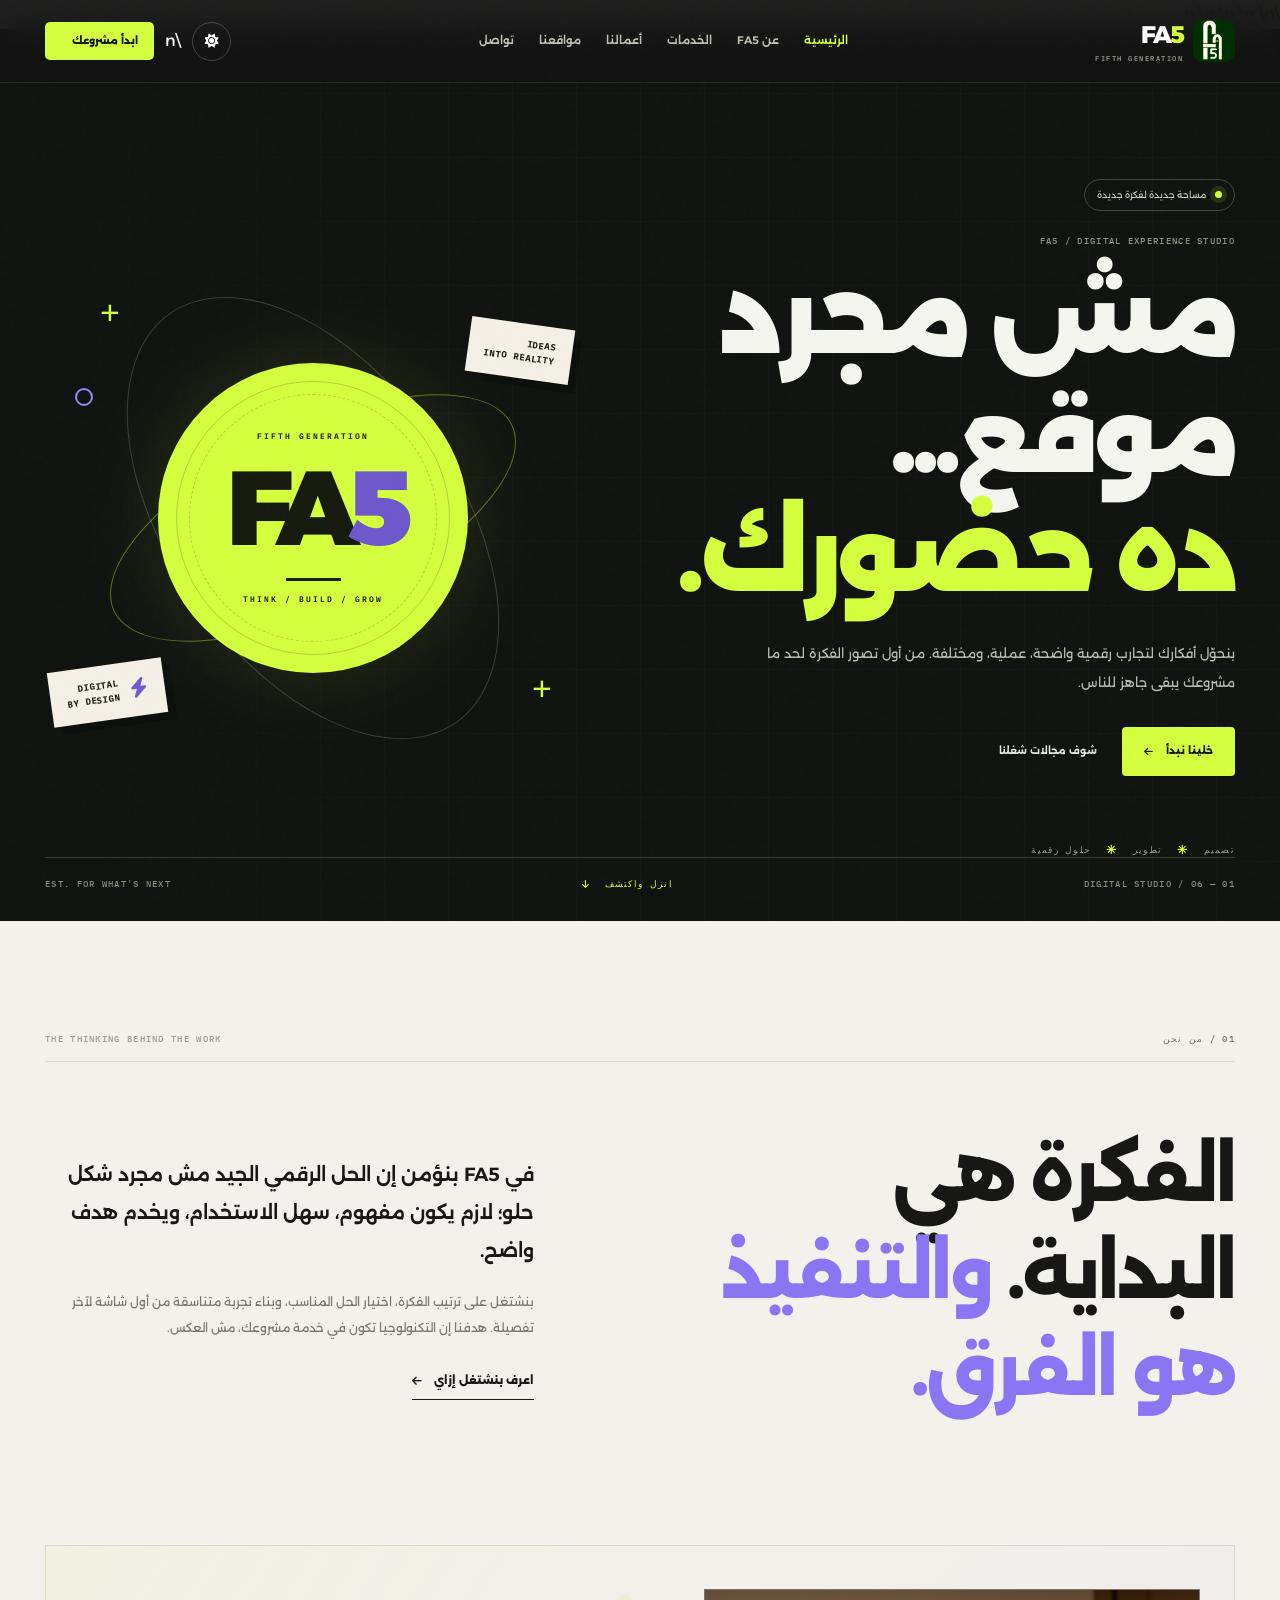
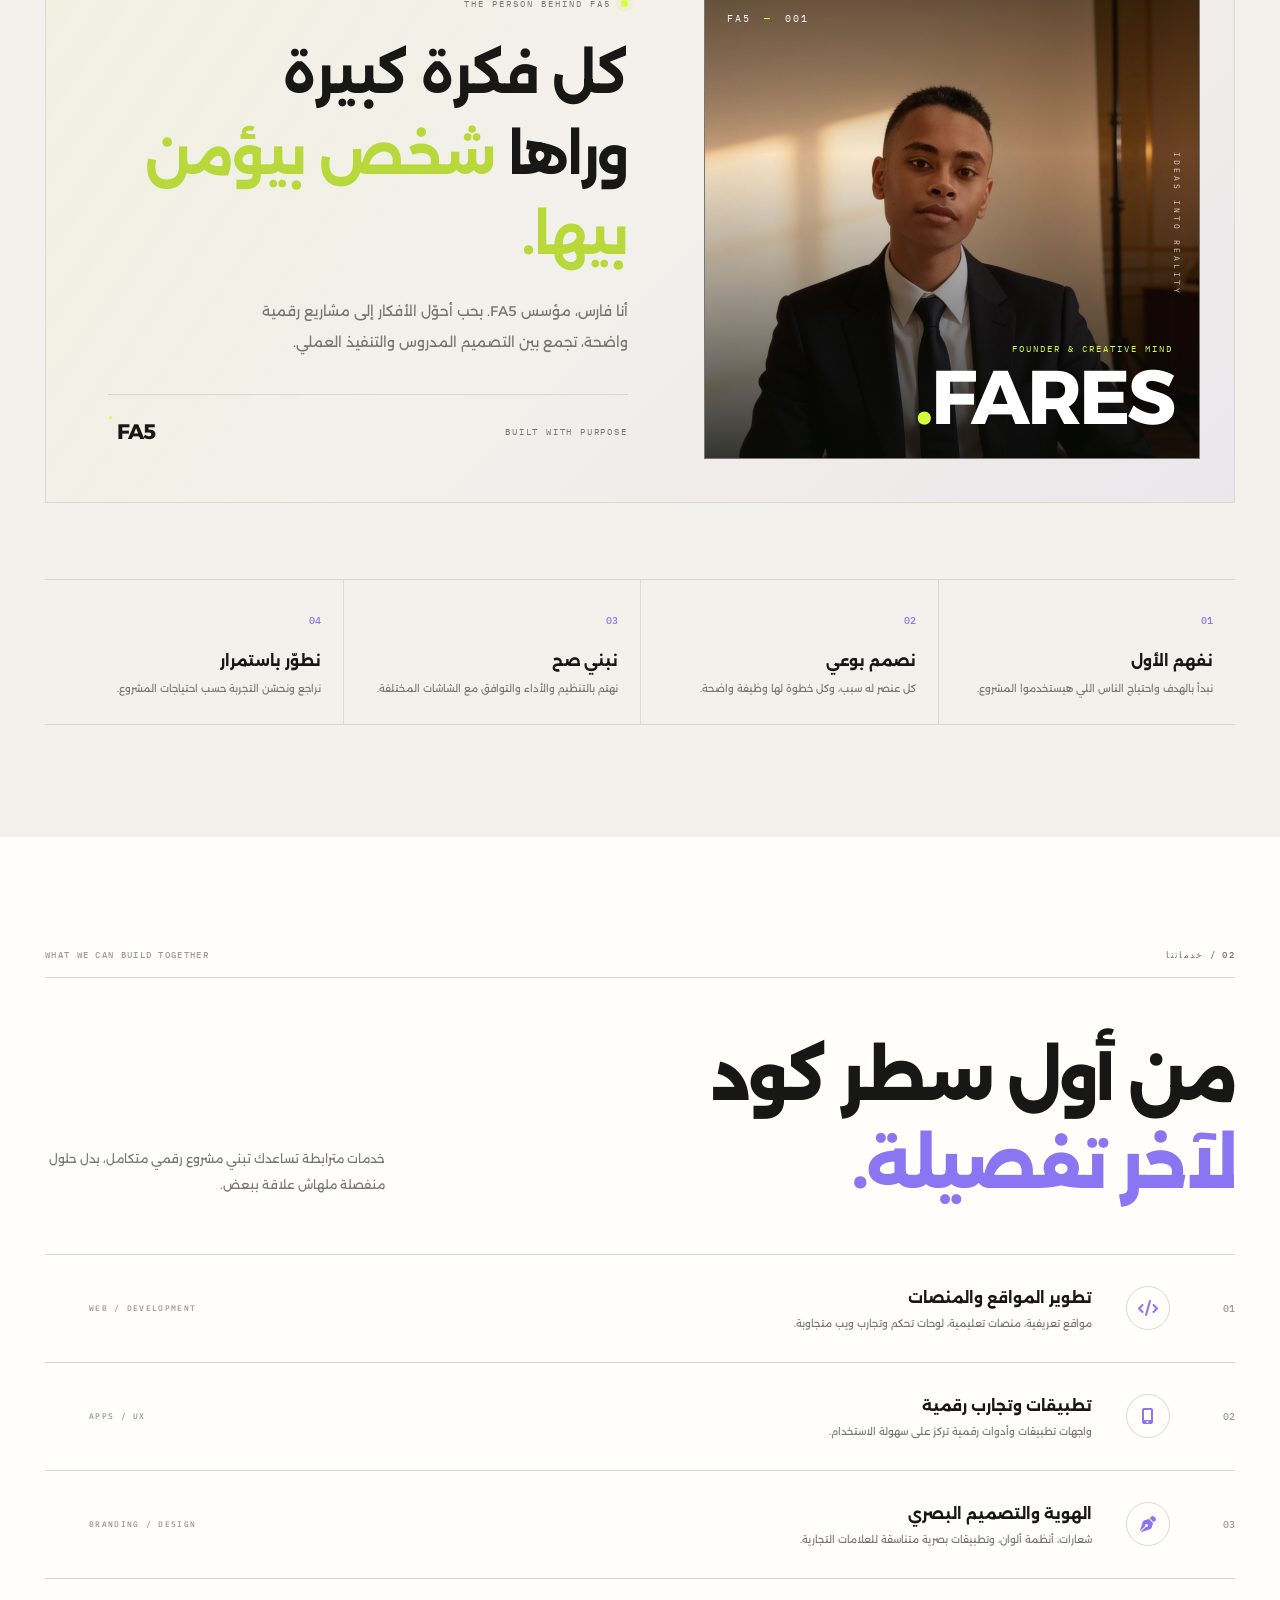
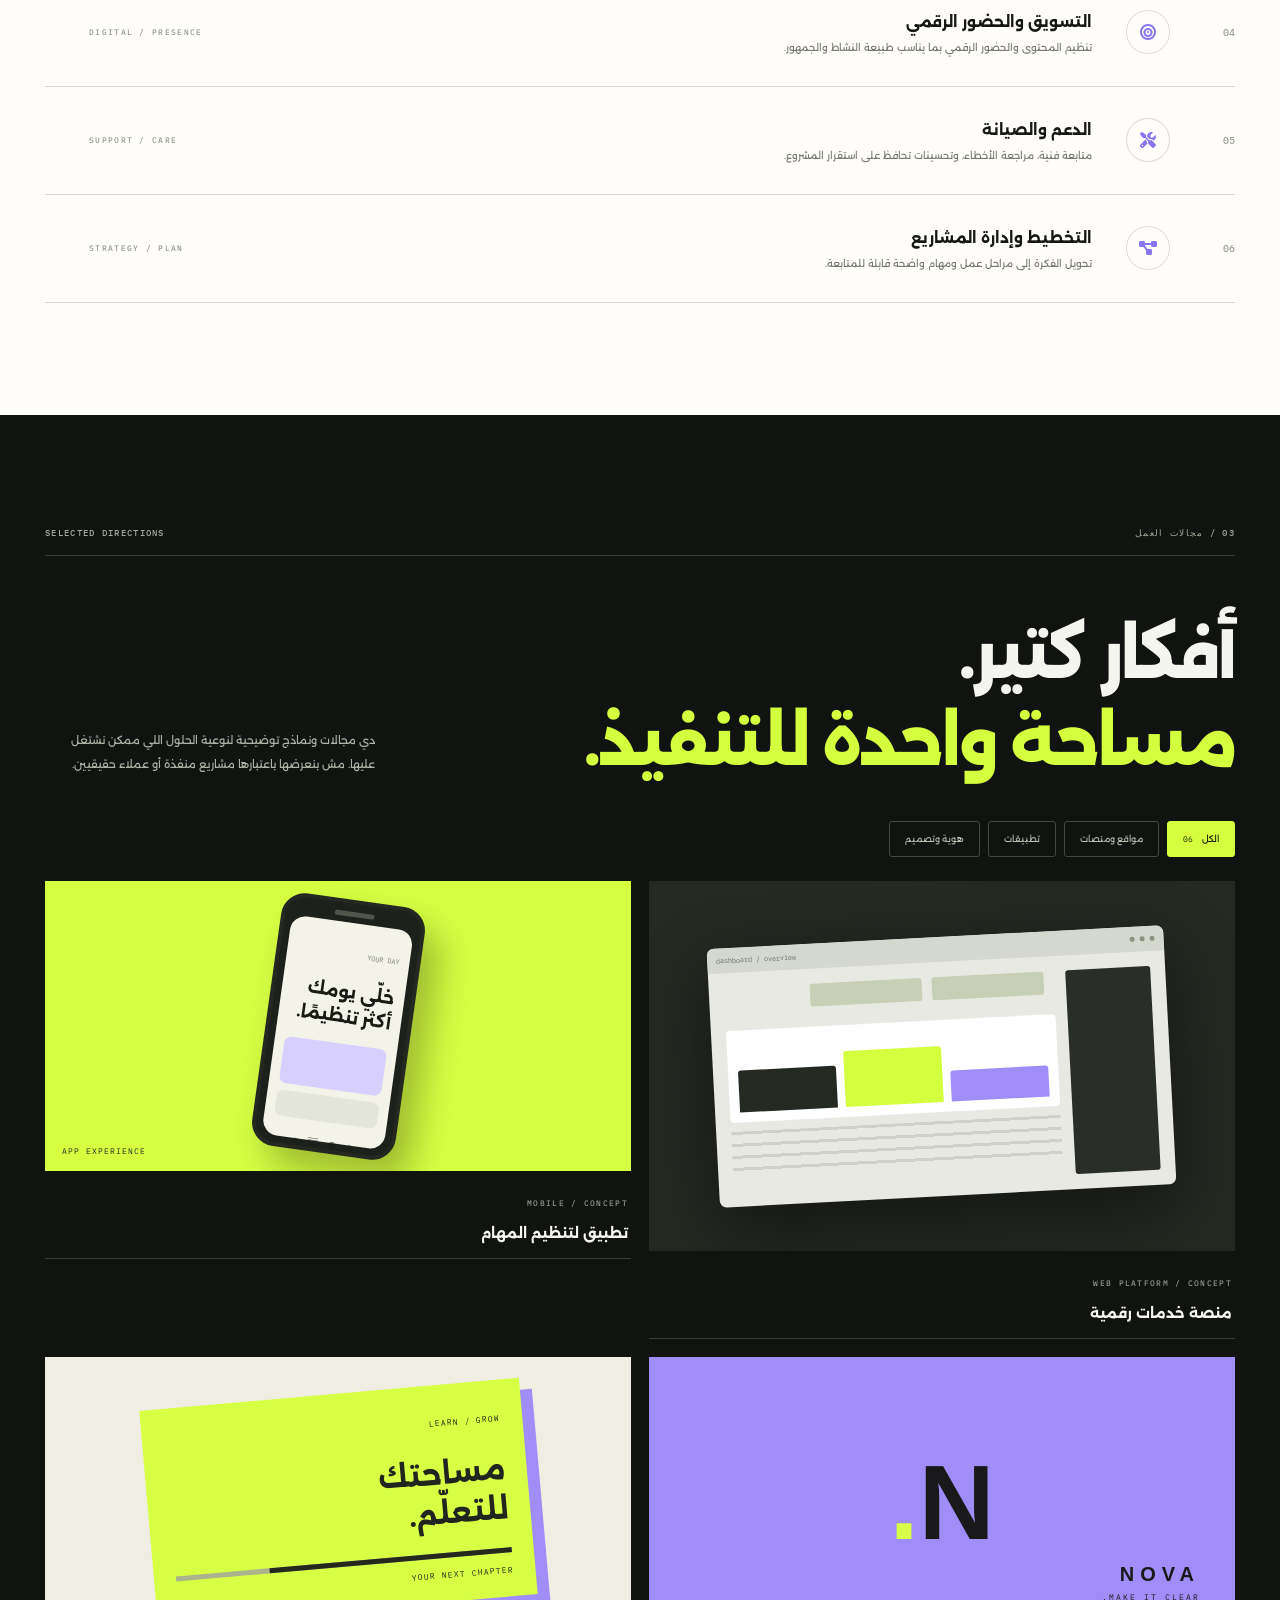
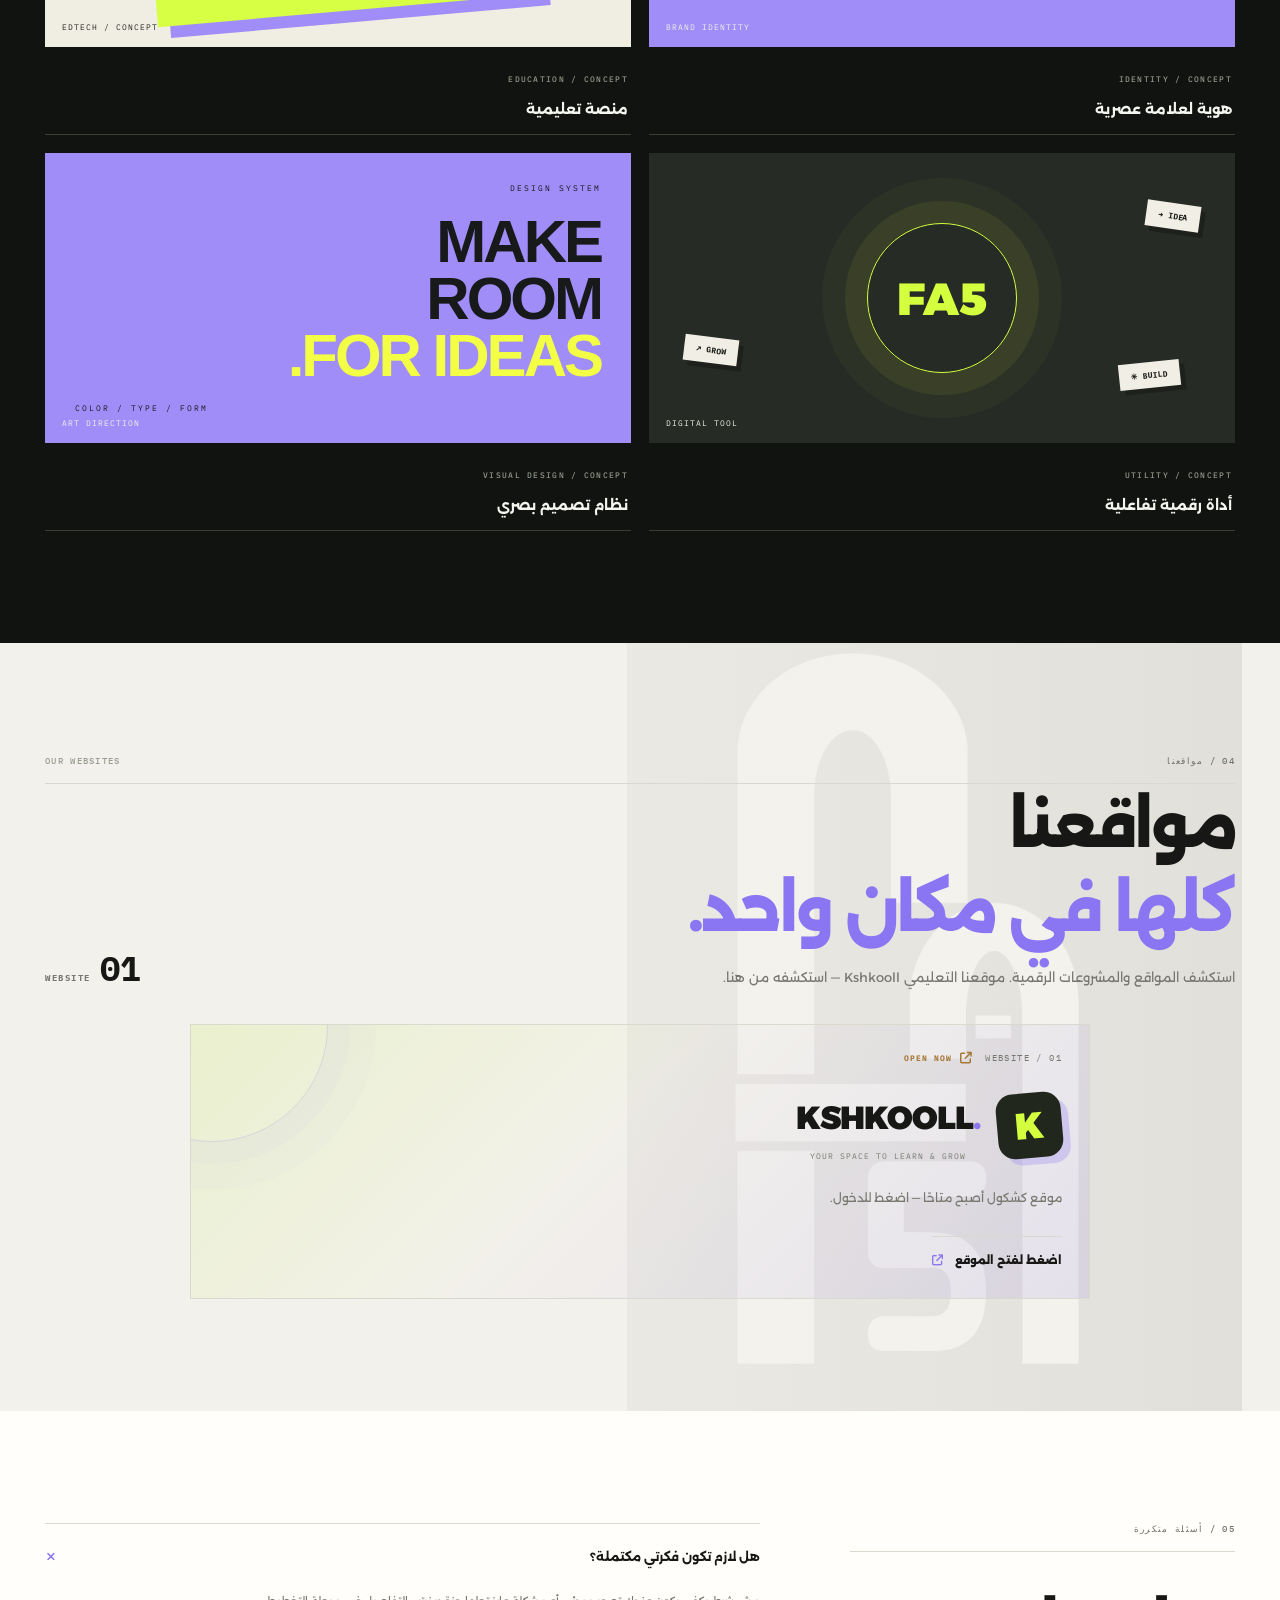
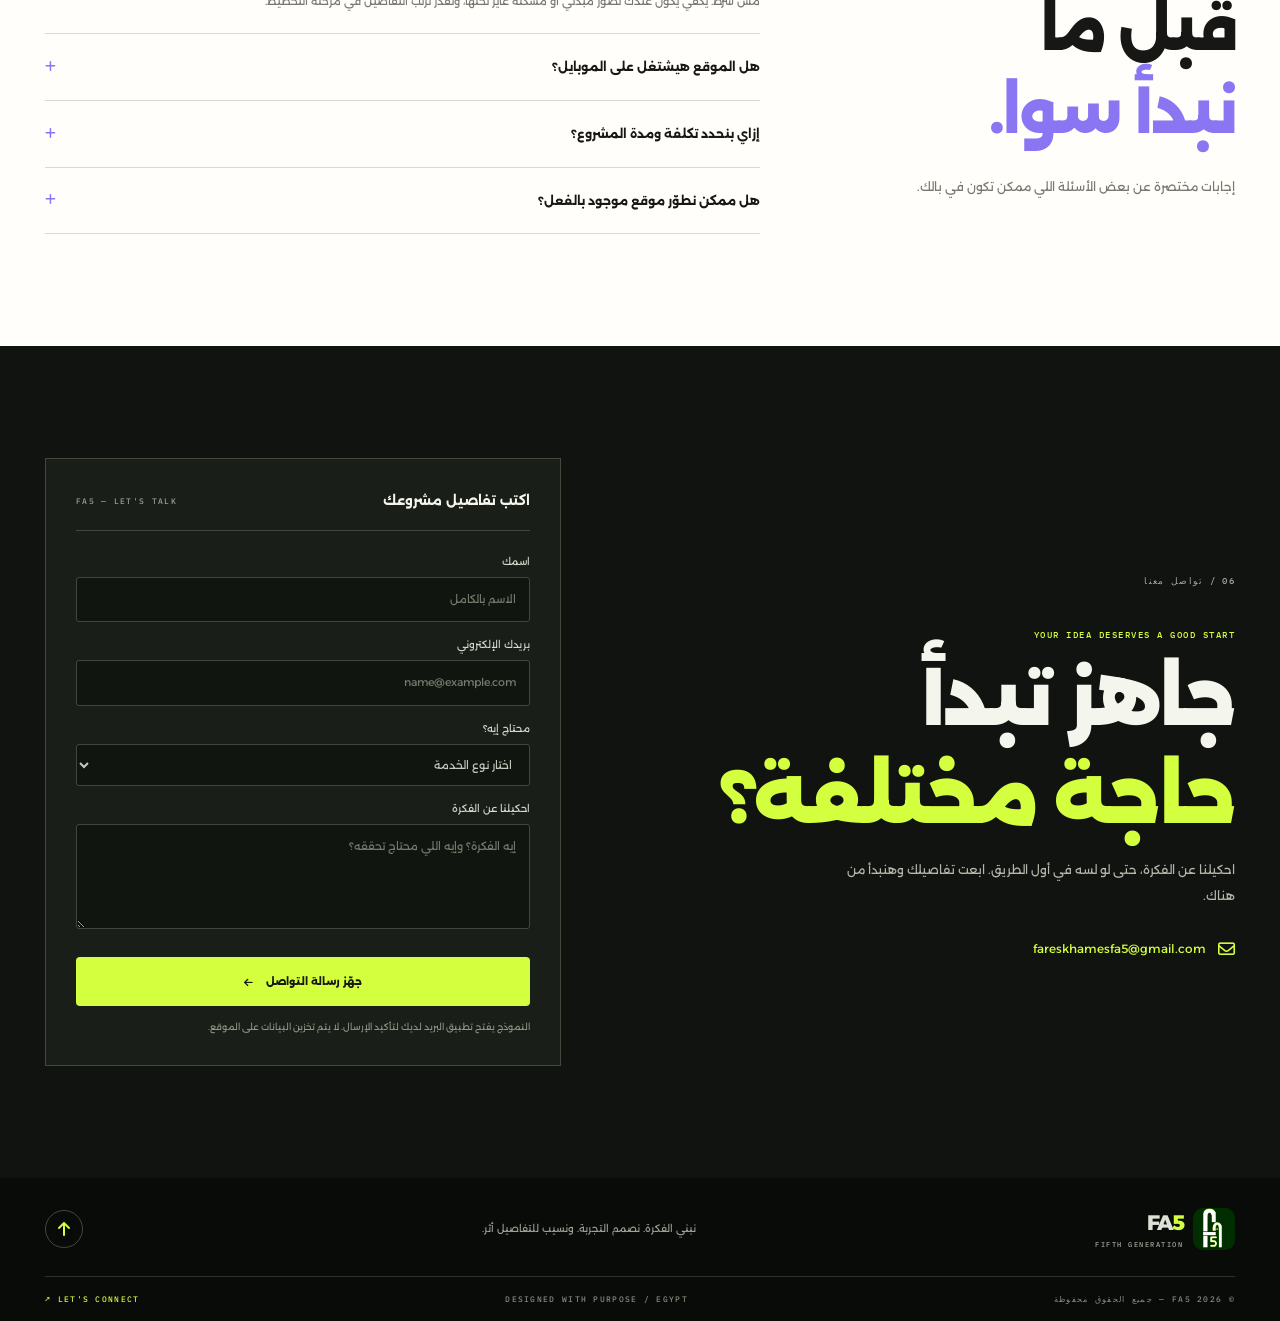
==== commit f475a072: "Add PWA install metadata and install control" ====
--- a/index.html
+++ b/index.html
@@ -3,7 +3,7 @@
 <head>
   <meta charset="utf-8">
   <meta name="viewport" content="width=device-width, initial-scale=1">
-  <meta name="theme-color" content="#111111">
+  <meta name="theme-color" content="#111311">\n  <meta name="apple-mobile-web-app-capable" content="yes">\n  <meta name="apple-mobile-web-app-status-bar-style" content="black-translucent">\n  <meta name="apple-mobile-web-app-title" content="FA5">\n  <link rel="manifest" href="manifest.json">\n  <link rel="icon" href="assets/pwa-icon.svg" type="image/svg+xml">
   <meta name="description" content="فارس الجيل الخامس — تطوير مواقع وتطبيقات، تصميم هويات بصرية، وحلول رقمية للمشروعات.">
   <title>FA5 — فارس الجيل الخامس | نصنع حضورك الرقمي</title>
   <link rel="icon" href="assets/fA5-logo.svg" type="image/svg+xml">
@@ -31,7 +31,7 @@
       </nav>
       <div class="header-actions">
         <button class="icon-button theme-toggle" id="theme-toggle" type="button" aria-label="تفعيل المظهر الفاتح"><i class="fa-solid fa-sun"></i></button>
-        <a class="header-cta" href="#contact">ابدأ مشروعك <i class="fa-solid fa-arrow-up-left"></i></a>
+        <button class="header-cta install-app" id="install-app" type="button" hidden><i class="fa-solid fa-download"></i> تثبيت الموقع</button>\n        <a class="header-cta" href="#contact">ابدأ مشروعك <i class="fa-solid fa-arrow-up-left"></i></a>
         <button class="icon-button menu-toggle" id="menu-toggle" type="button" aria-label="فتح القائمة" aria-expanded="false" aria-controls="site-nav"><i class="fa-solid fa-bars"></i></button>
       </div>
     </div>
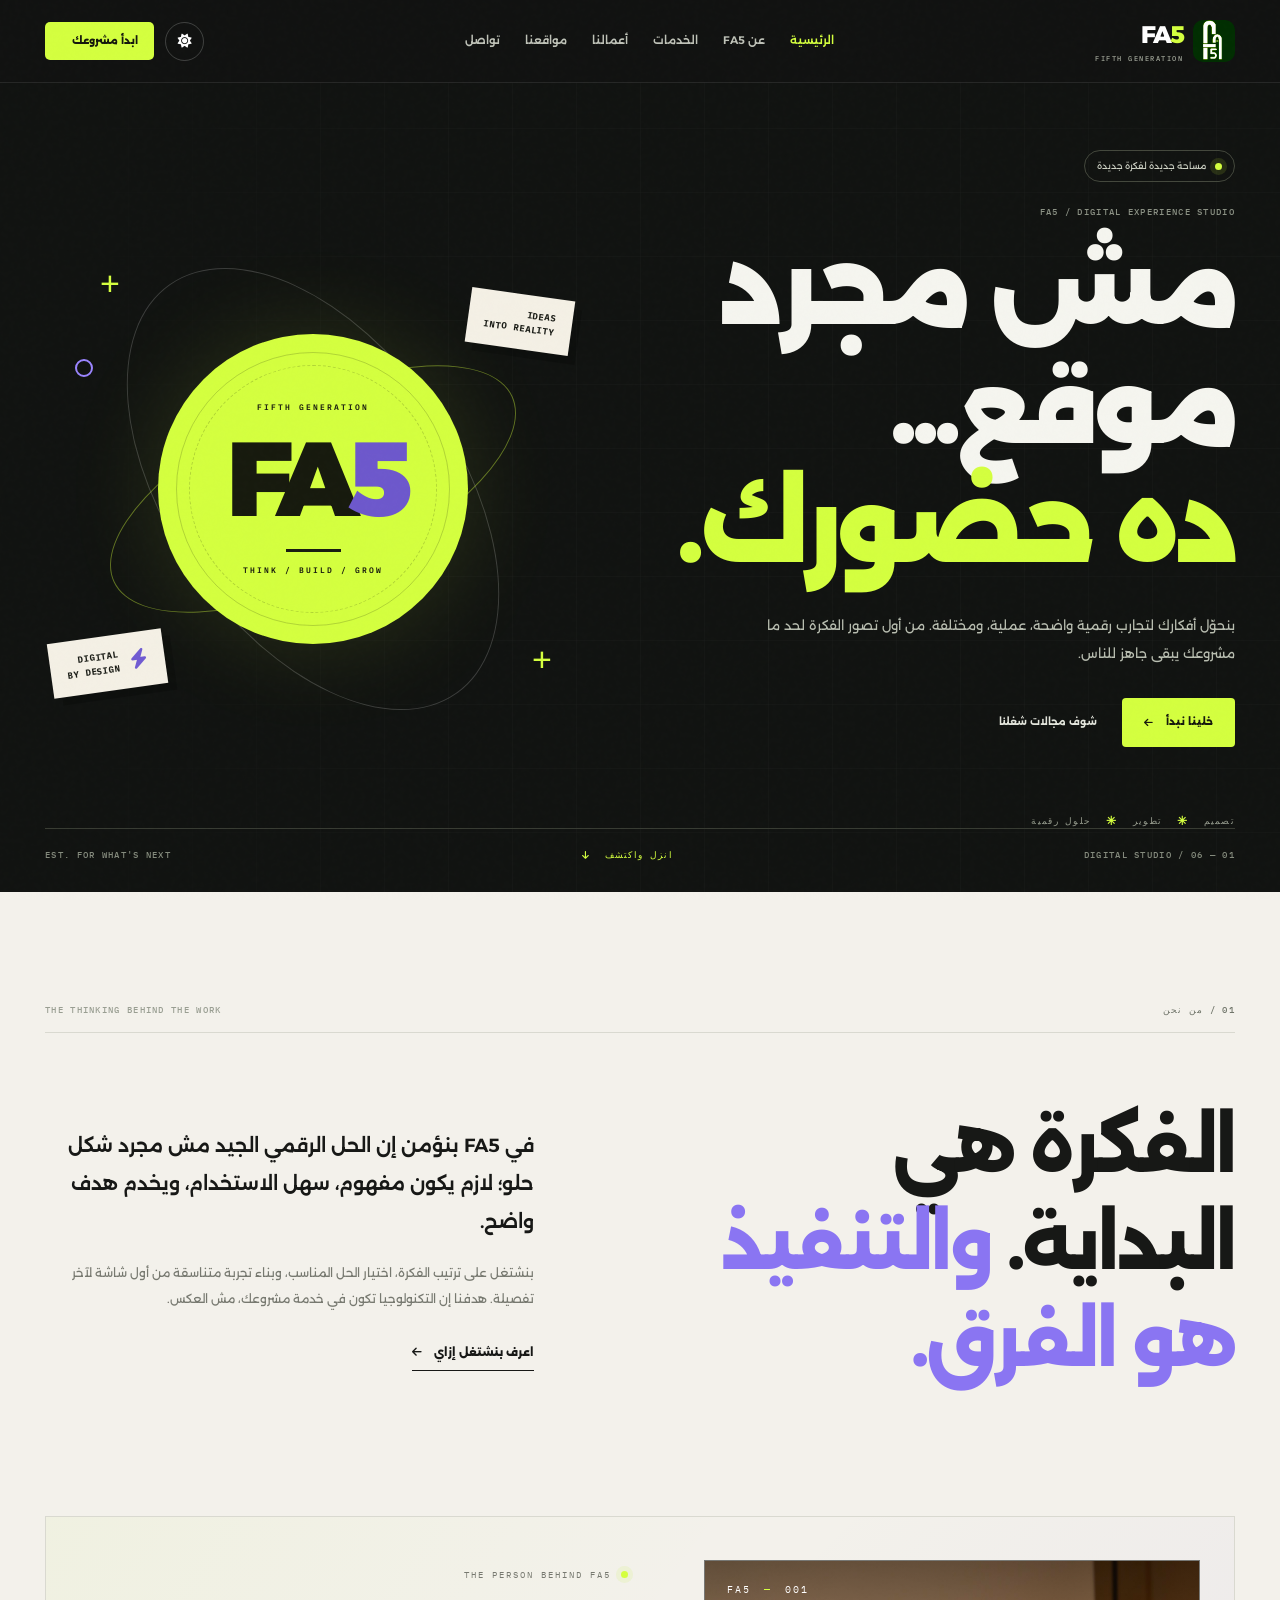
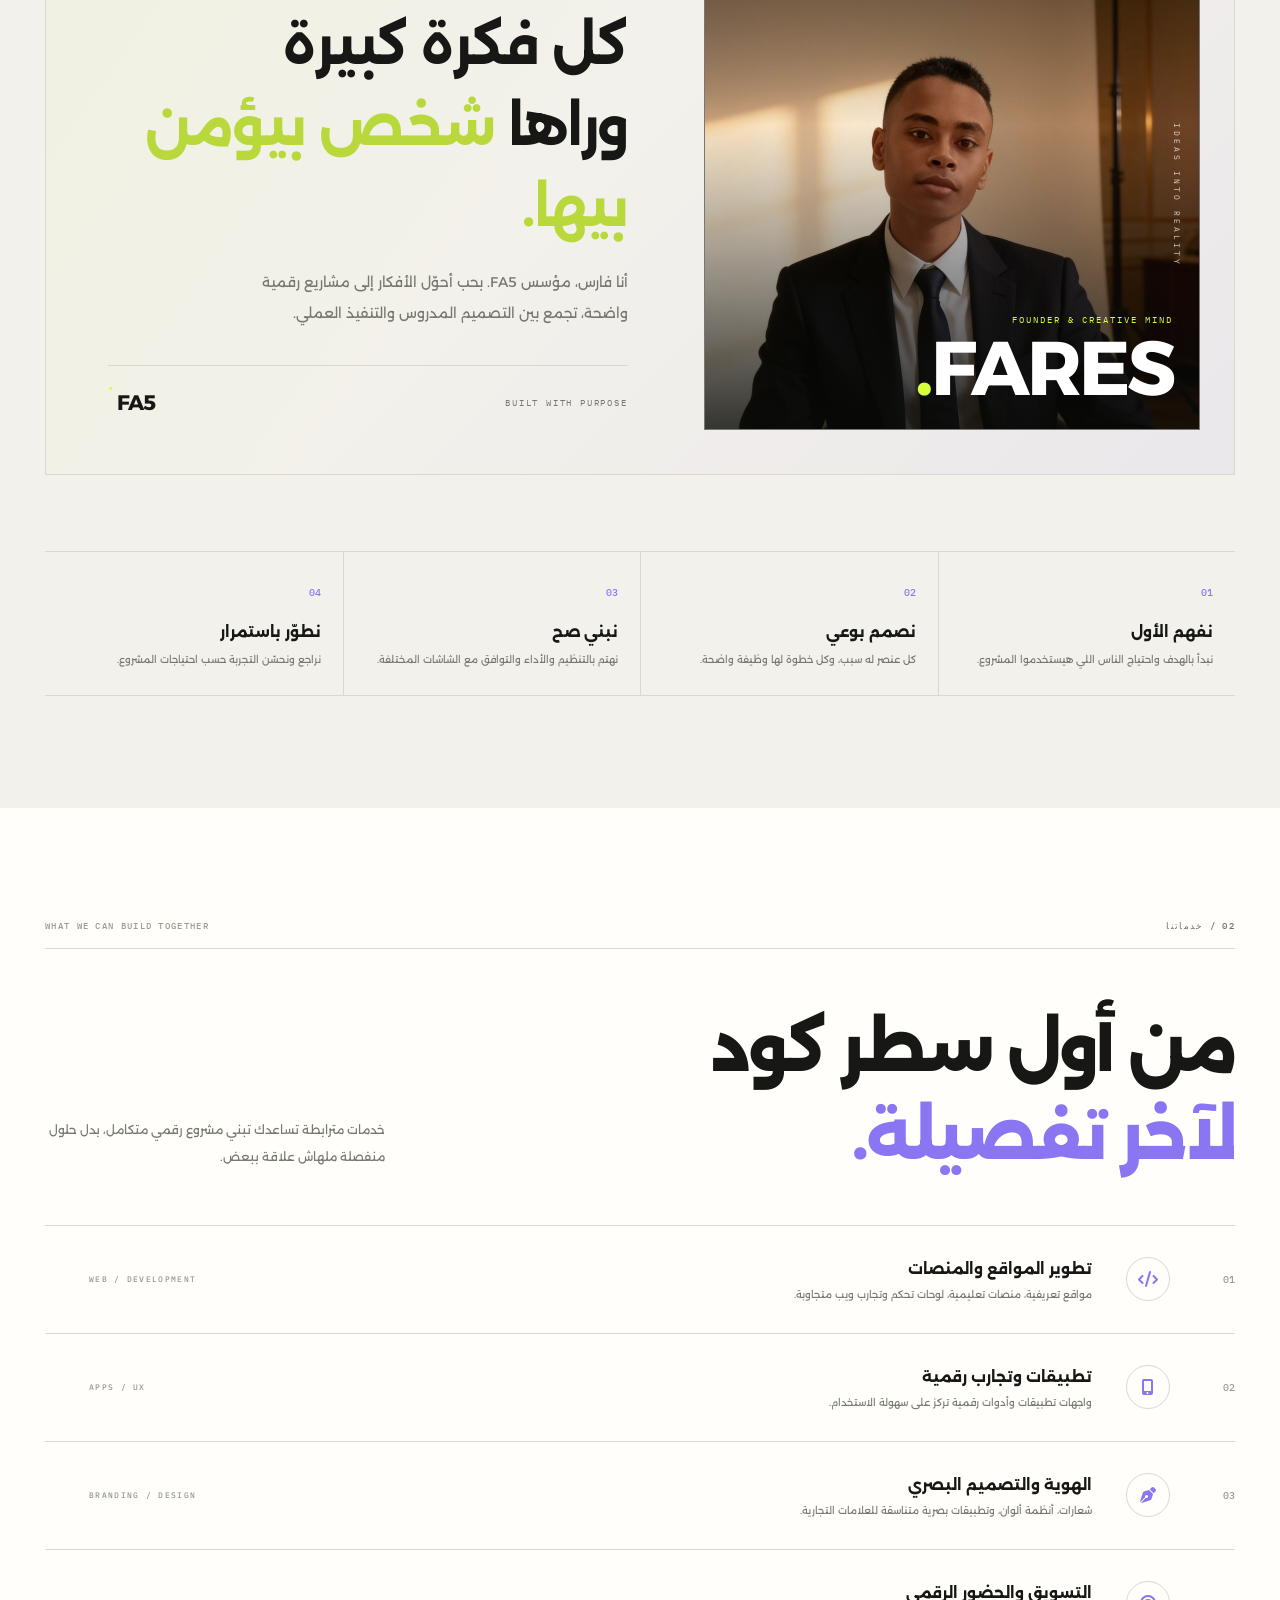
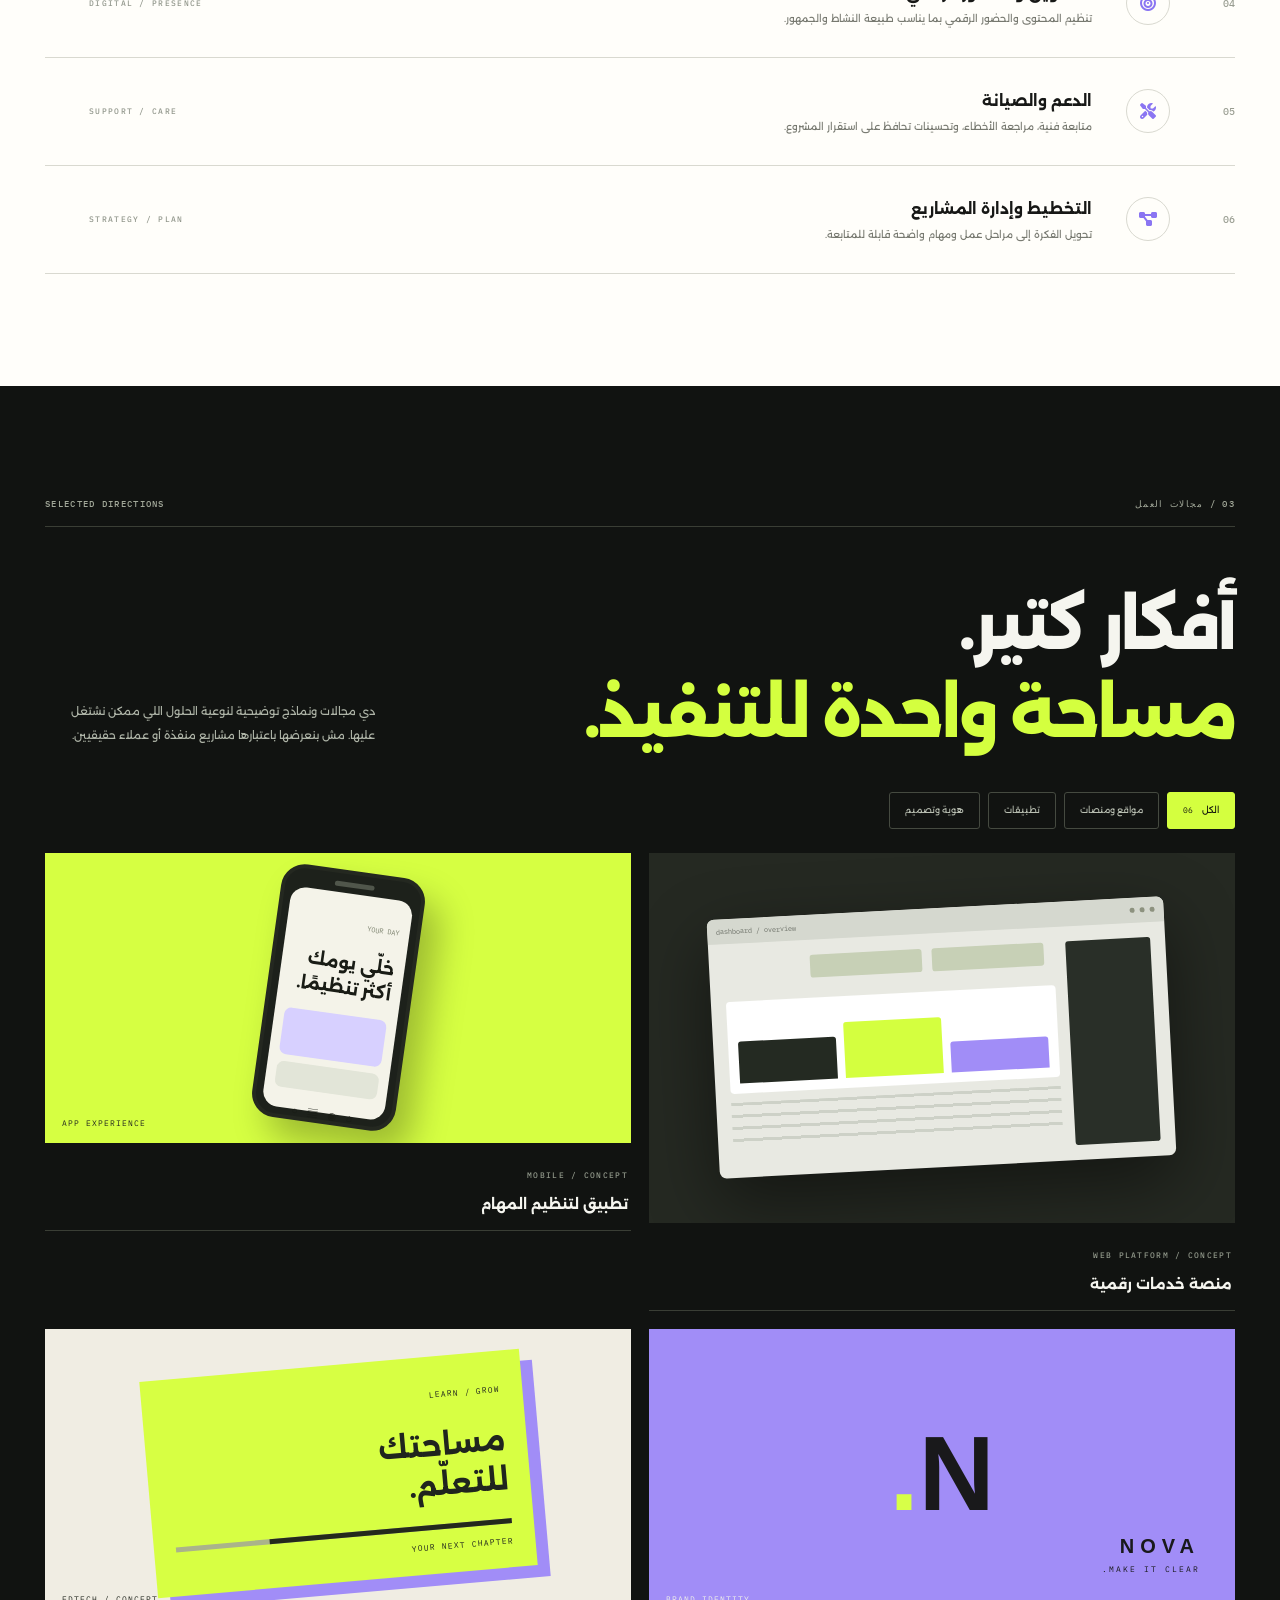
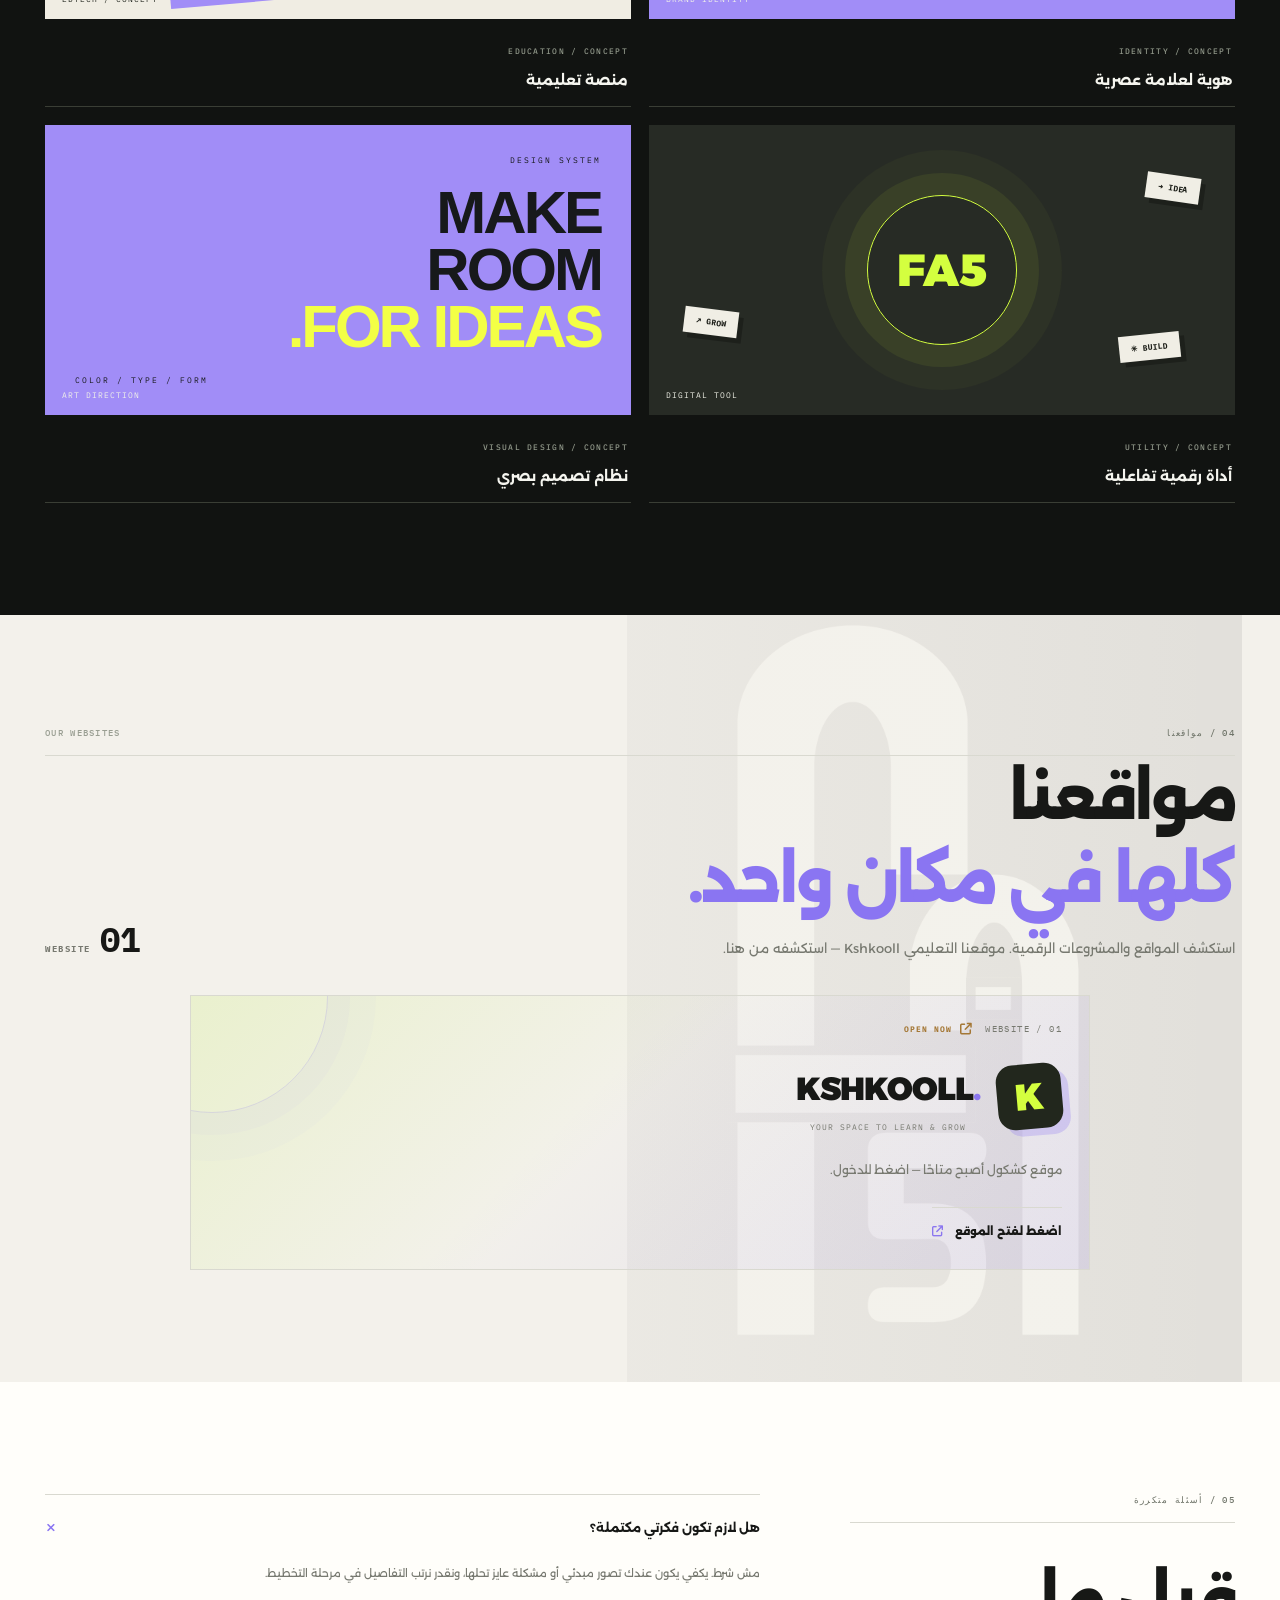
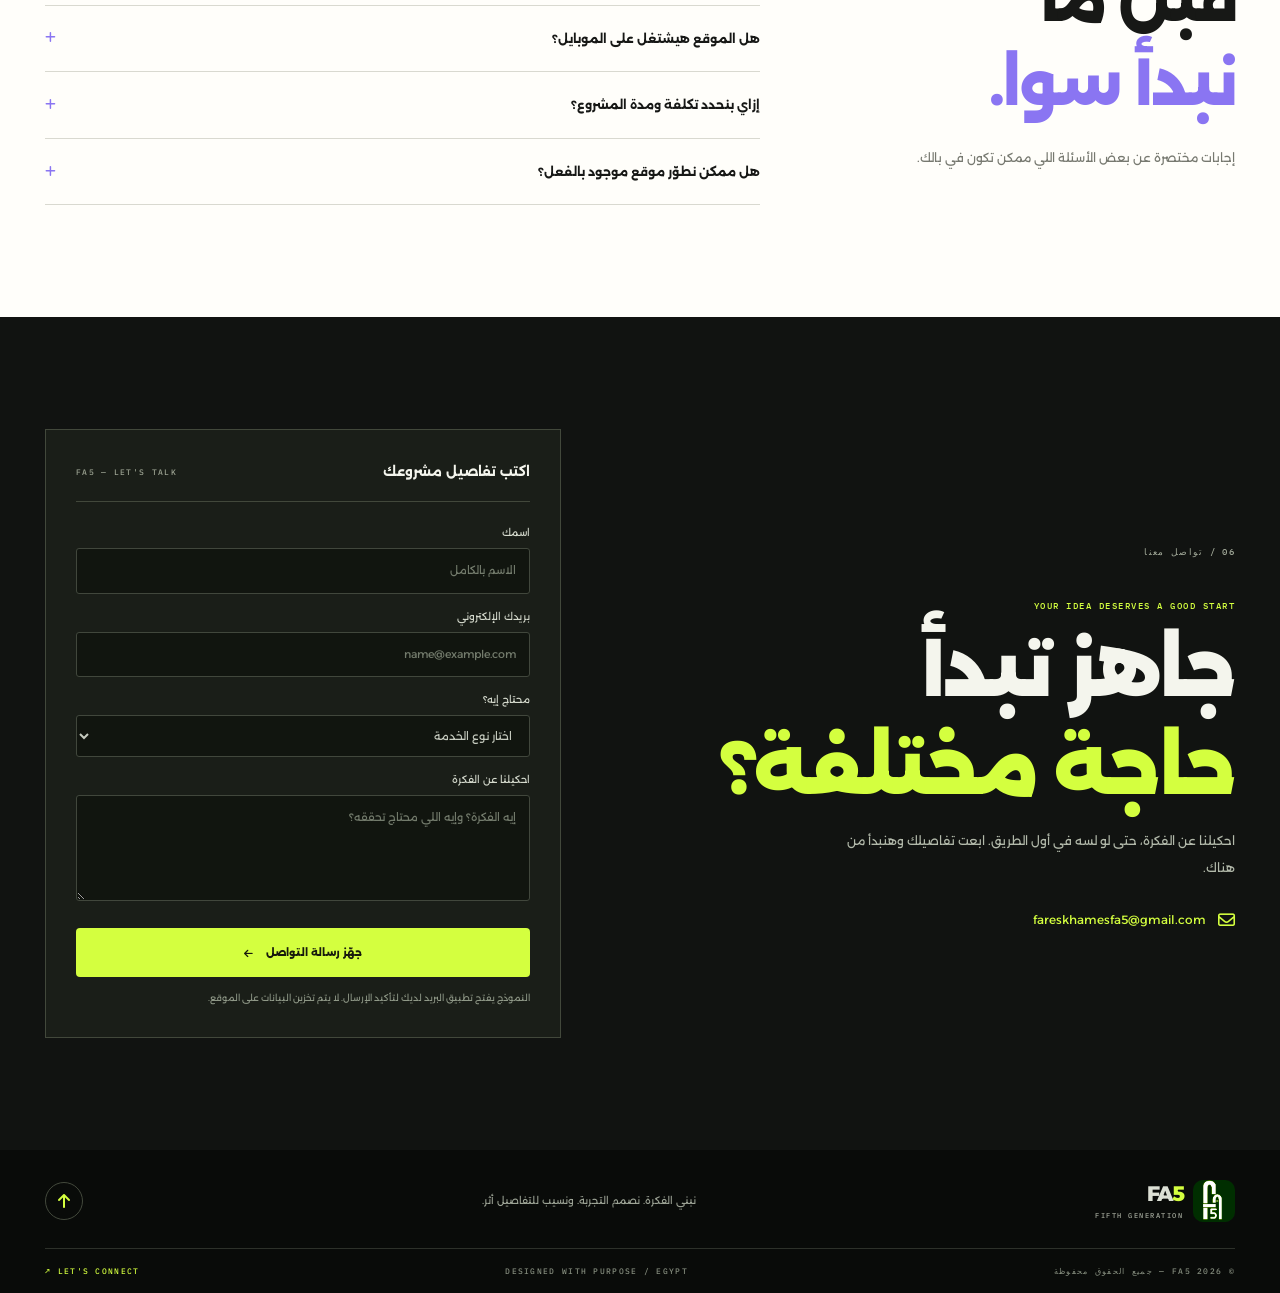
==== commit 417ef4c3: "Normalize PWA metadata markup" ====
--- a/index.html
+++ b/index.html
@@ -3,10 +3,14 @@
 <head>
   <meta charset="utf-8">
   <meta name="viewport" content="width=device-width, initial-scale=1">
-  <meta name="theme-color" content="#111311">\n  <meta name="apple-mobile-web-app-capable" content="yes">\n  <meta name="apple-mobile-web-app-status-bar-style" content="black-translucent">\n  <meta name="apple-mobile-web-app-title" content="FA5">\n  <link rel="manifest" href="manifest.json">\n  <link rel="icon" href="assets/pwa-icon.svg" type="image/svg+xml">
+  <meta name="theme-color" content="#111311">
+  <meta name="apple-mobile-web-app-capable" content="yes">
+  <meta name="apple-mobile-web-app-status-bar-style" content="black-translucent">
+  <meta name="apple-mobile-web-app-title" content="FA5">
+  <link rel="manifest" href="manifest.json">
+  <link rel="icon" href="assets/pwa-icon.svg" type="image/svg+xml">
   <meta name="description" content="فارس الجيل الخامس — تطوير مواقع وتطبيقات، تصميم هويات بصرية، وحلول رقمية للمشروعات.">
   <title>FA5 — فارس الجيل الخامس | نصنع حضورك الرقمي</title>
-  <link rel="icon" href="assets/fA5-logo.svg" type="image/svg+xml">
   <link rel="preconnect" href="https://fonts.googleapis.com">
   <link rel="preconnect" href="https://fonts.gstatic.com" crossorigin>
   <link href="https://fonts.googleapis.com/css2?family=Alexandria:wght@300;400;500;600;700;800;900&family=IBM+Plex+Mono:wght@400;500;600&display=swap" rel="stylesheet">
@@ -31,7 +35,8 @@
       </nav>
       <div class="header-actions">
         <button class="icon-button theme-toggle" id="theme-toggle" type="button" aria-label="تفعيل المظهر الفاتح"><i class="fa-solid fa-sun"></i></button>
-        <button class="header-cta install-app" id="install-app" type="button" hidden><i class="fa-solid fa-download"></i> تثبيت الموقع</button>\n        <a class="header-cta" href="#contact">ابدأ مشروعك <i class="fa-solid fa-arrow-up-left"></i></a>
+        <button class="header-cta install-app" id="install-app" type="button" hidden><i class="fa-solid fa-download"></i> تثبيت الموقع</button>
+        <a class="header-cta" href="#contact">ابدأ مشروعك <i class="fa-solid fa-arrow-up-left"></i></a>
         <button class="icon-button menu-toggle" id="menu-toggle" type="button" aria-label="فتح القائمة" aria-expanded="false" aria-controls="site-nav"><i class="fa-solid fa-bars"></i></button>
       </div>
     </div>
--- a/css/styles.css
+++ b/css/styles.css
@@ -355,3 +355,8 @@
 body.countdown-open{overflow:hidden}
 @media(max-width:480px){.countdown-panel{padding:38px 15px 23px}.countdown-timer{gap:5px}.countdown-timer>div{padding:14px 2px}.countdown-timer span{font-size:9px}}
 @media(prefers-reduced-motion:reduce){.countdown-modal,.countdown-panel,.website-card-locked:after{transition:none}}
+
+/* PWA install control */
+.install-app{align-items:center;gap:8px;border:0;cursor:pointer;font-family:var(--font);white-space:nowrap}
+.install-app[hidden]{display:none!important}
+@media(max-width:760px){.install-app{display:inline-flex;padding:9px 10px;font-size:9px}.install-app[hidden]{display:none!important}}
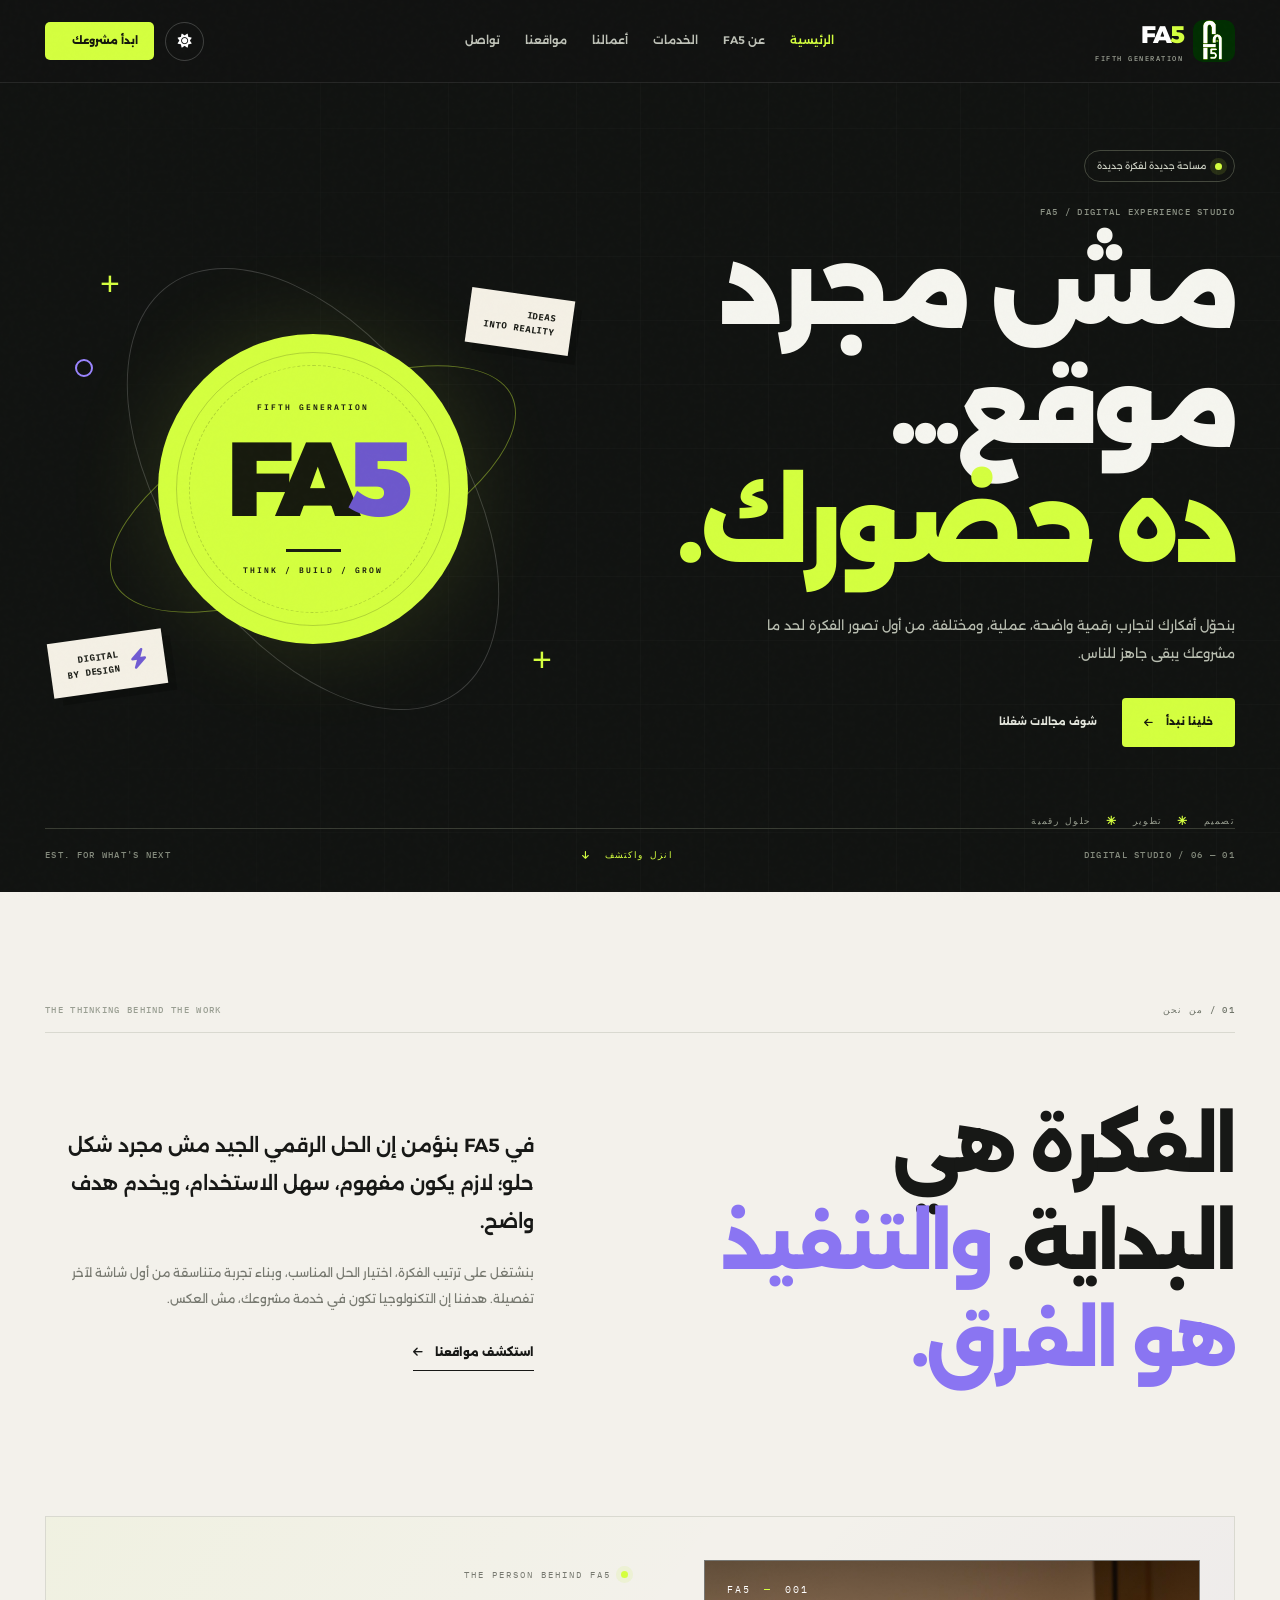
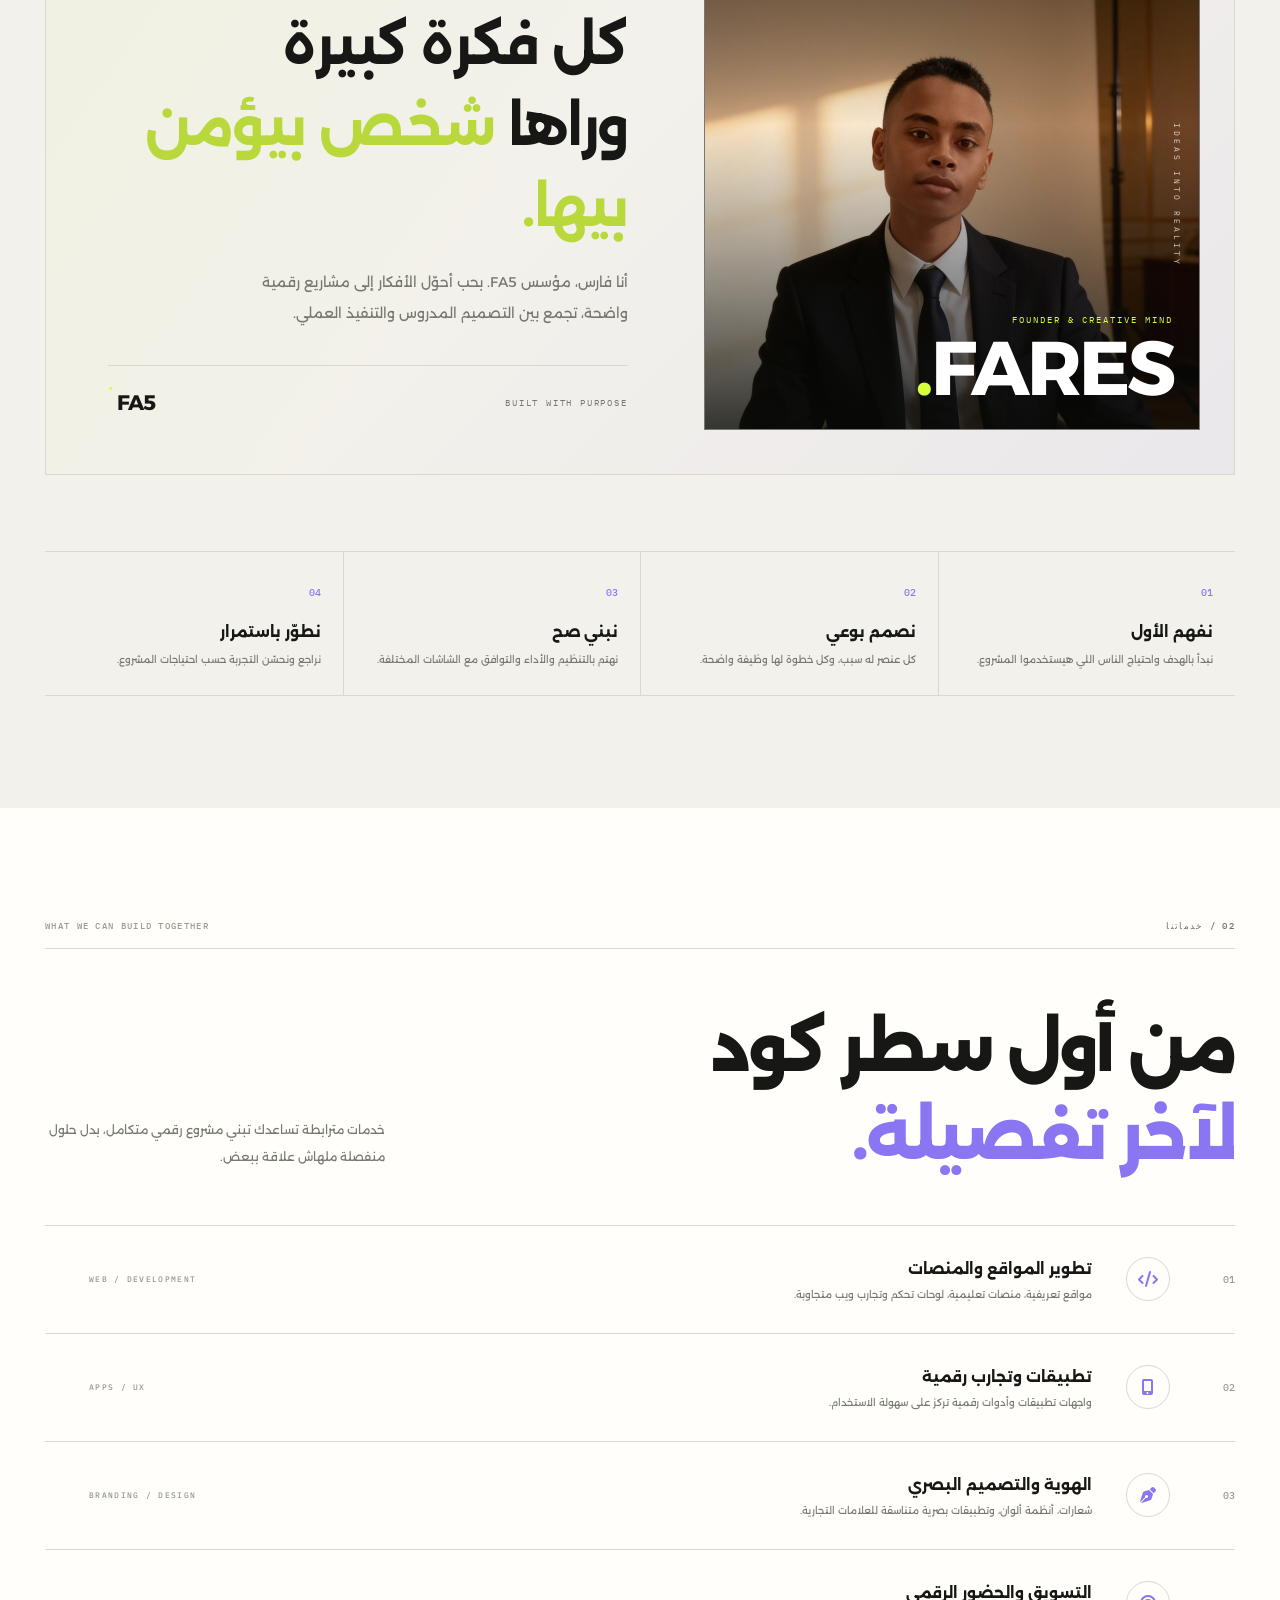
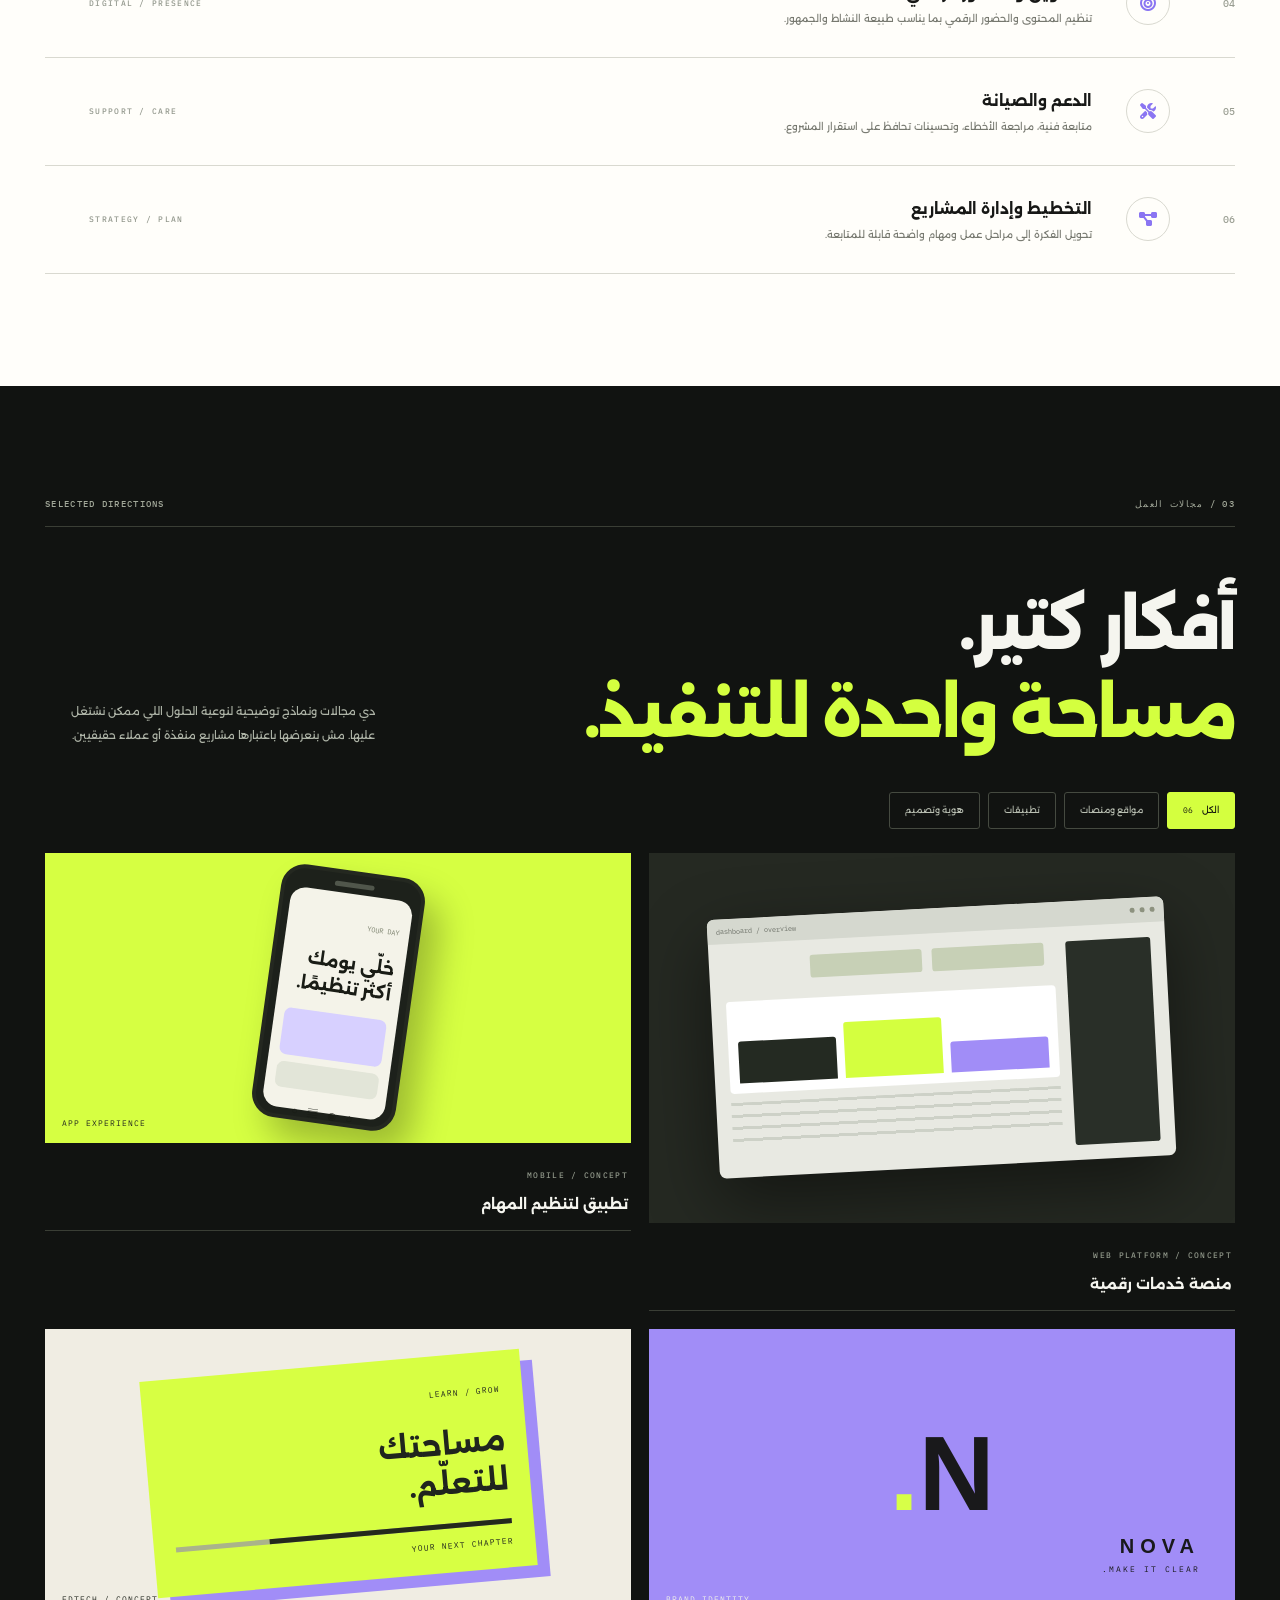
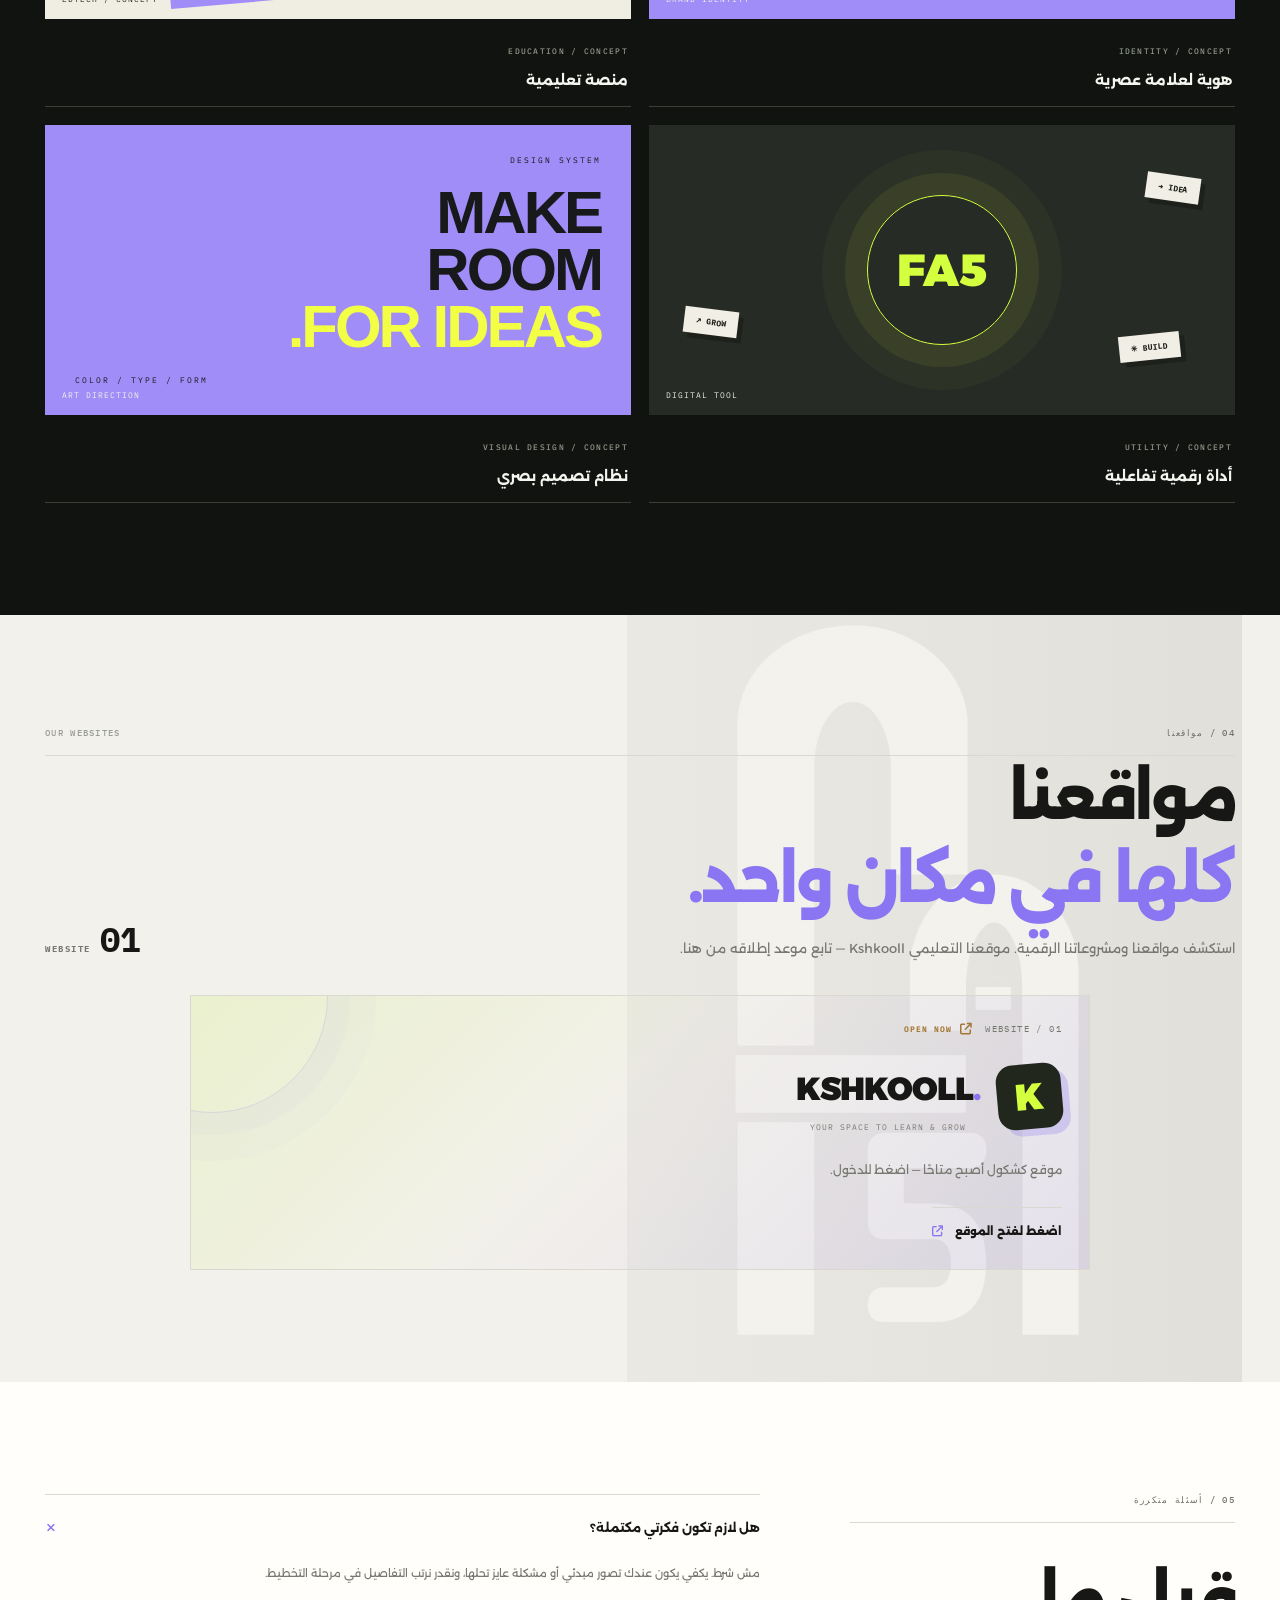
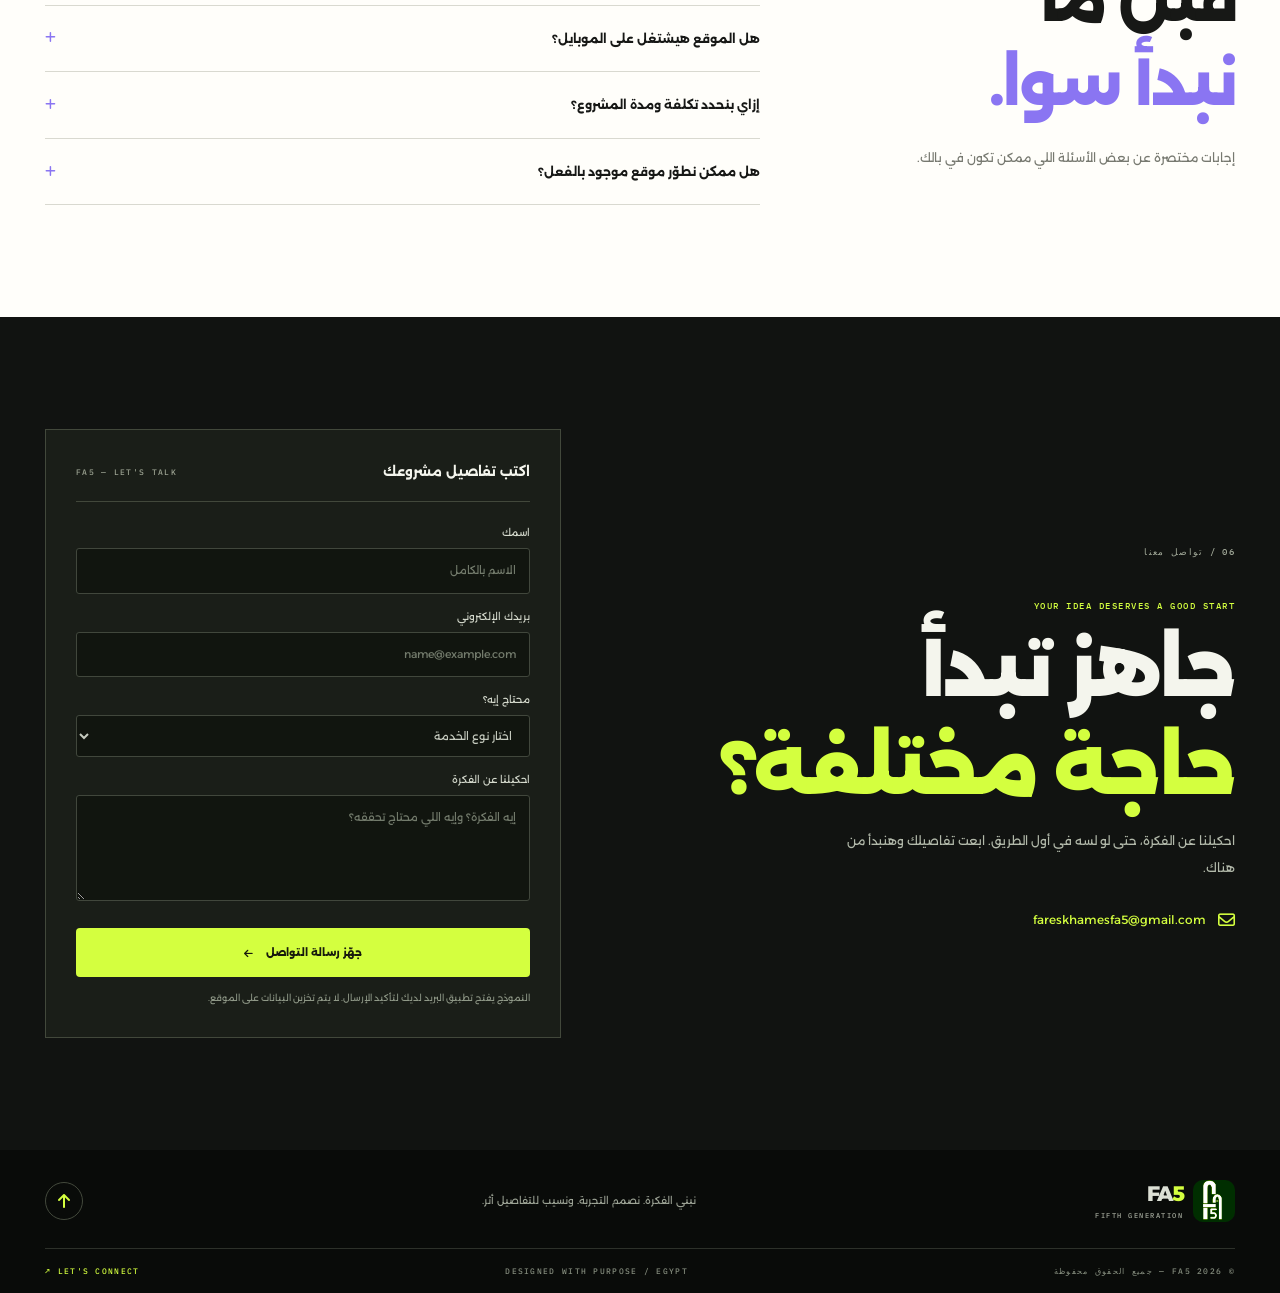
==== commit 2a0bb122: "Polish website copy and correct section link wording" ====
--- a/index.html
+++ b/index.html
@@ -8,7 +8,7 @@
   <meta name="apple-mobile-web-app-status-bar-style" content="black-translucent">
   <meta name="apple-mobile-web-app-title" content="FA5">
   <link rel="manifest" href="manifest.json">
-  <link rel="icon" href="assets/pwa-icon.svg" type="image/svg+xml">
+  <link rel="icon" href="assets/fA5-logo.svg" type="image/svg+xml">
   <meta name="description" content="فارس الجيل الخامس — تطوير مواقع وتطبيقات، تصميم هويات بصرية، وحلول رقمية للمشروعات.">
   <title>FA5 — فارس الجيل الخامس | نصنع حضورك الرقمي</title>
   <link rel="preconnect" href="https://fonts.googleapis.com">
@@ -73,7 +73,7 @@
         <div class="section-top"><span class="section-index">01 / من نحن</span><span class="section-tag">THE THINKING BEHIND THE WORK</span></div>
         <div class="intro-grid">
           <h2>الفكرة هي<br>البداية. <span>والتنفيذ<br>هو الفرق.</span></h2>
-          <div class="intro-copy"><p class="large-copy">في FA5 بنؤمن إن الحل الرقمي الجيد مش مجرد شكل حلو؛ لازم يكون مفهوم، سهل الاستخدام، ويخدم هدف واضح.</p><p>بنشتغل على ترتيب الفكرة، اختيار الحل المناسب، وبناء تجربة متناسقة من أول شاشة لآخر تفصيلة. هدفنا إن التكنولوجيا تكون في خدمة مشروعك، مش العكس.</p><a class="under-link" href="#process">اعرف بنشتغل إزاي <i class="fa-solid fa-arrow-left"></i></a></div>
+          <div class="intro-copy"><p class="large-copy">في FA5 بنؤمن إن الحل الرقمي الجيد مش مجرد شكل حلو؛ لازم يكون مفهوم، سهل الاستخدام، ويخدم هدف واضح.</p><p>بنشتغل على ترتيب الفكرة، اختيار الحل المناسب، وبناء تجربة متناسقة من أول شاشة لآخر تفصيلة. هدفنا إن التكنولوجيا تكون في خدمة مشروعك، مش العكس.</p><a class="under-link" href="#process">استكشف مواقعنا <i class="fa-solid fa-arrow-left"></i></a></div>
         </div>
         <section class="founder-showcase" aria-label="مؤسس FA5">
           <div class="founder-visual">
@@ -146,14 +146,14 @@
       <div class="wrap">
         <div class="section-top"><span class="section-index">04 / مواقعنا</span><span class="section-tag">OUR WEBSITES</span></div>
         <div class="websites-intro">
-          <div><h2>مواقعنا<br><span>كلها في مكان واحد.</span></h2><p>استكشف المواقع والمشروعات الرقمية. موقعنا التعليمي Kshkooll — استكشفه من هنا.</p></div>
+          <div><h2>مواقعنا<br><span>كلها في مكان واحد.</span></h2><p>استكشف مواقعنا ومشروعاتنا الرقمية. موقعنا التعليمي Kshkooll — تابع موعد إطلاقه من هنا.</p></div>
           <span class="websites-total">01 <small>WEBSITE</small></span>
         </div>
         <div class="websites-grid" id="websites-grid" aria-label="مواقعنا">
           <button class="website-card website-card-locked" type="button" aria-label="موقع كشكول مقفل، يفتح يوم 5 ديسمبر الساعة 2" aria-haspopup="dialog" aria-controls="launch-countdown" data-website-card>
             <div class="website-card-top"><span class="website-card-index">01 / WEBSITE</span><span class="website-locked"><i class="fa-solid fa-lock"></i> COMING SOON</span></div>
             <div class="website-card-brand"><span class="website-card-mark">K</span><div><strong>KSHKOOLL<span>.</span></strong><small>YOUR SPACE TO LEARN &amp; GROW</small></div></div>
-            <p>موقع كشكول مقفول حاليًا — هيفتح يوم 5 ديسمبر الساعة 2.</p>
+            <p>موقع كشكول غير متاح حاليًا. موعد الإطلاق يوم 5 ديسمبر الساعة 2:00 ظهرًا.</p>
             <div class="website-card-bottom"><span>اضغط لمعرفة موعد الإطلاق</span><i class="fa-solid fa-lock"></i></div>
           </button>
           
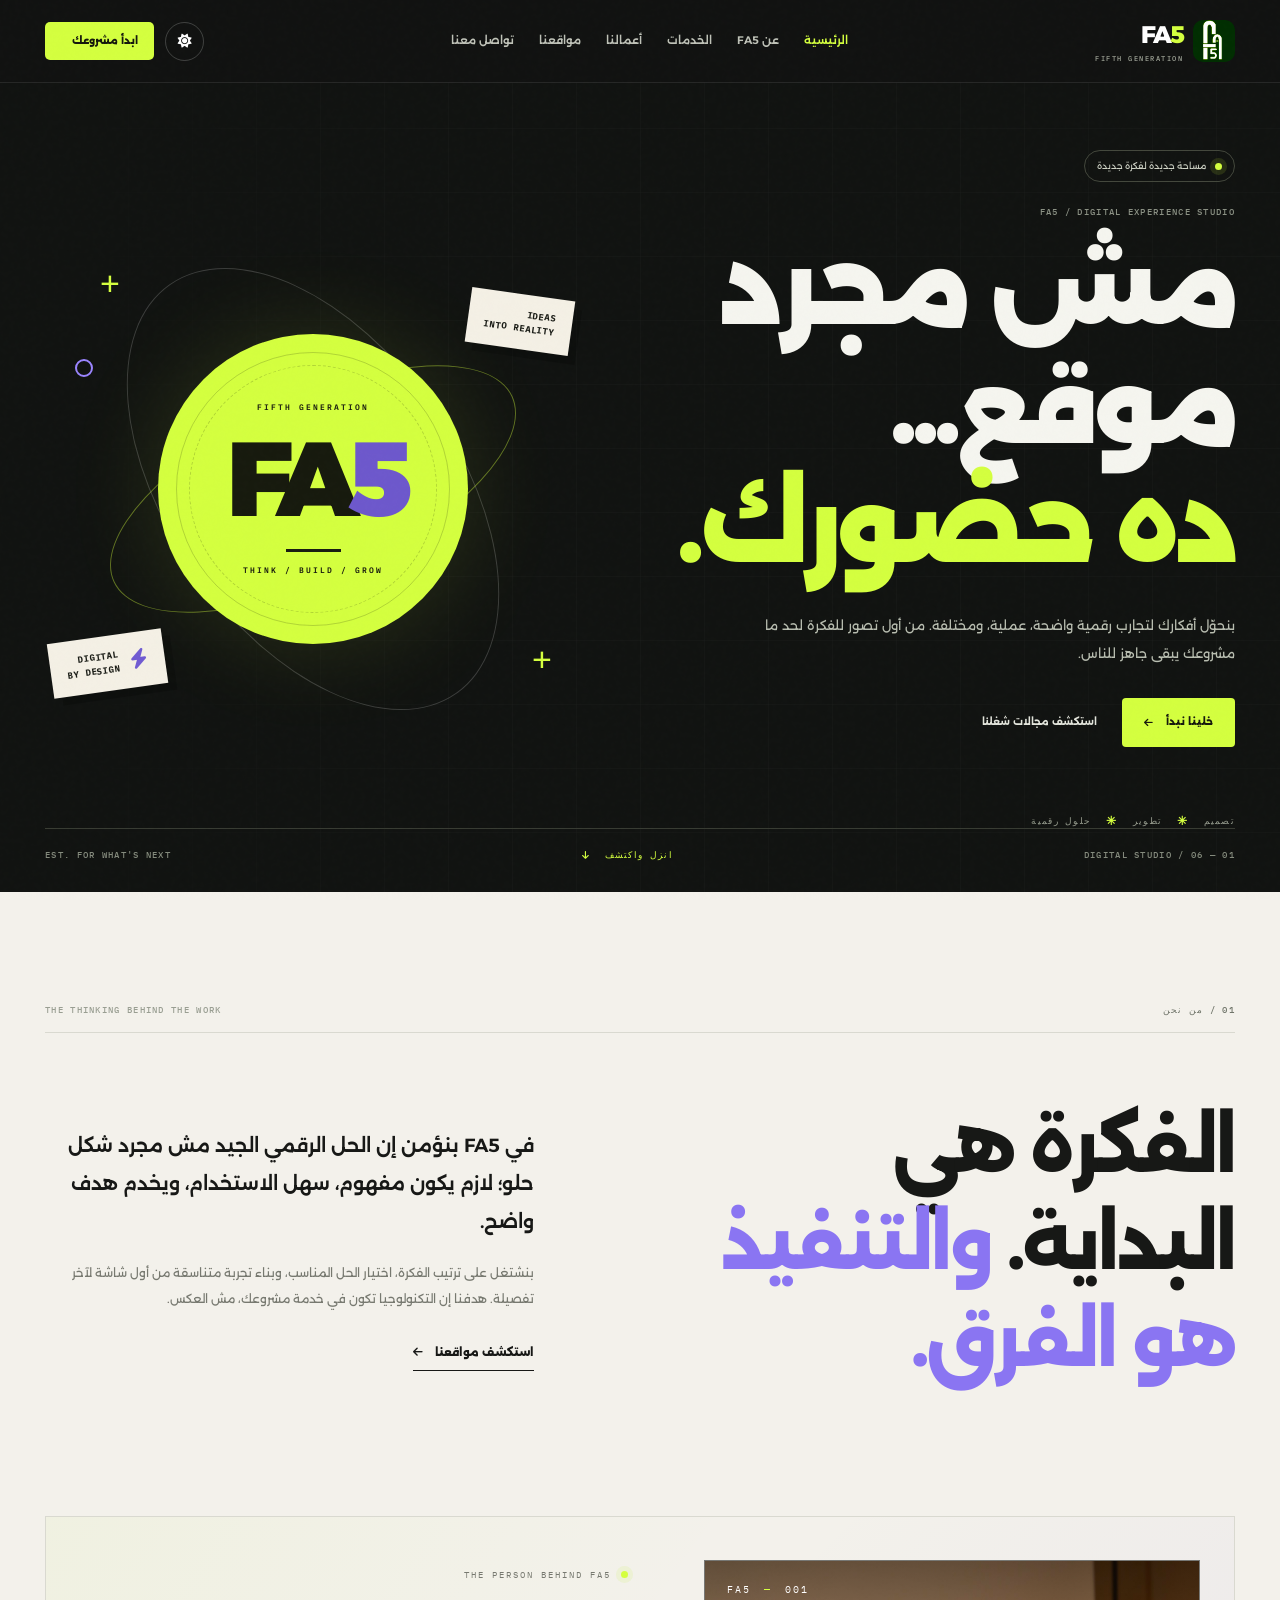
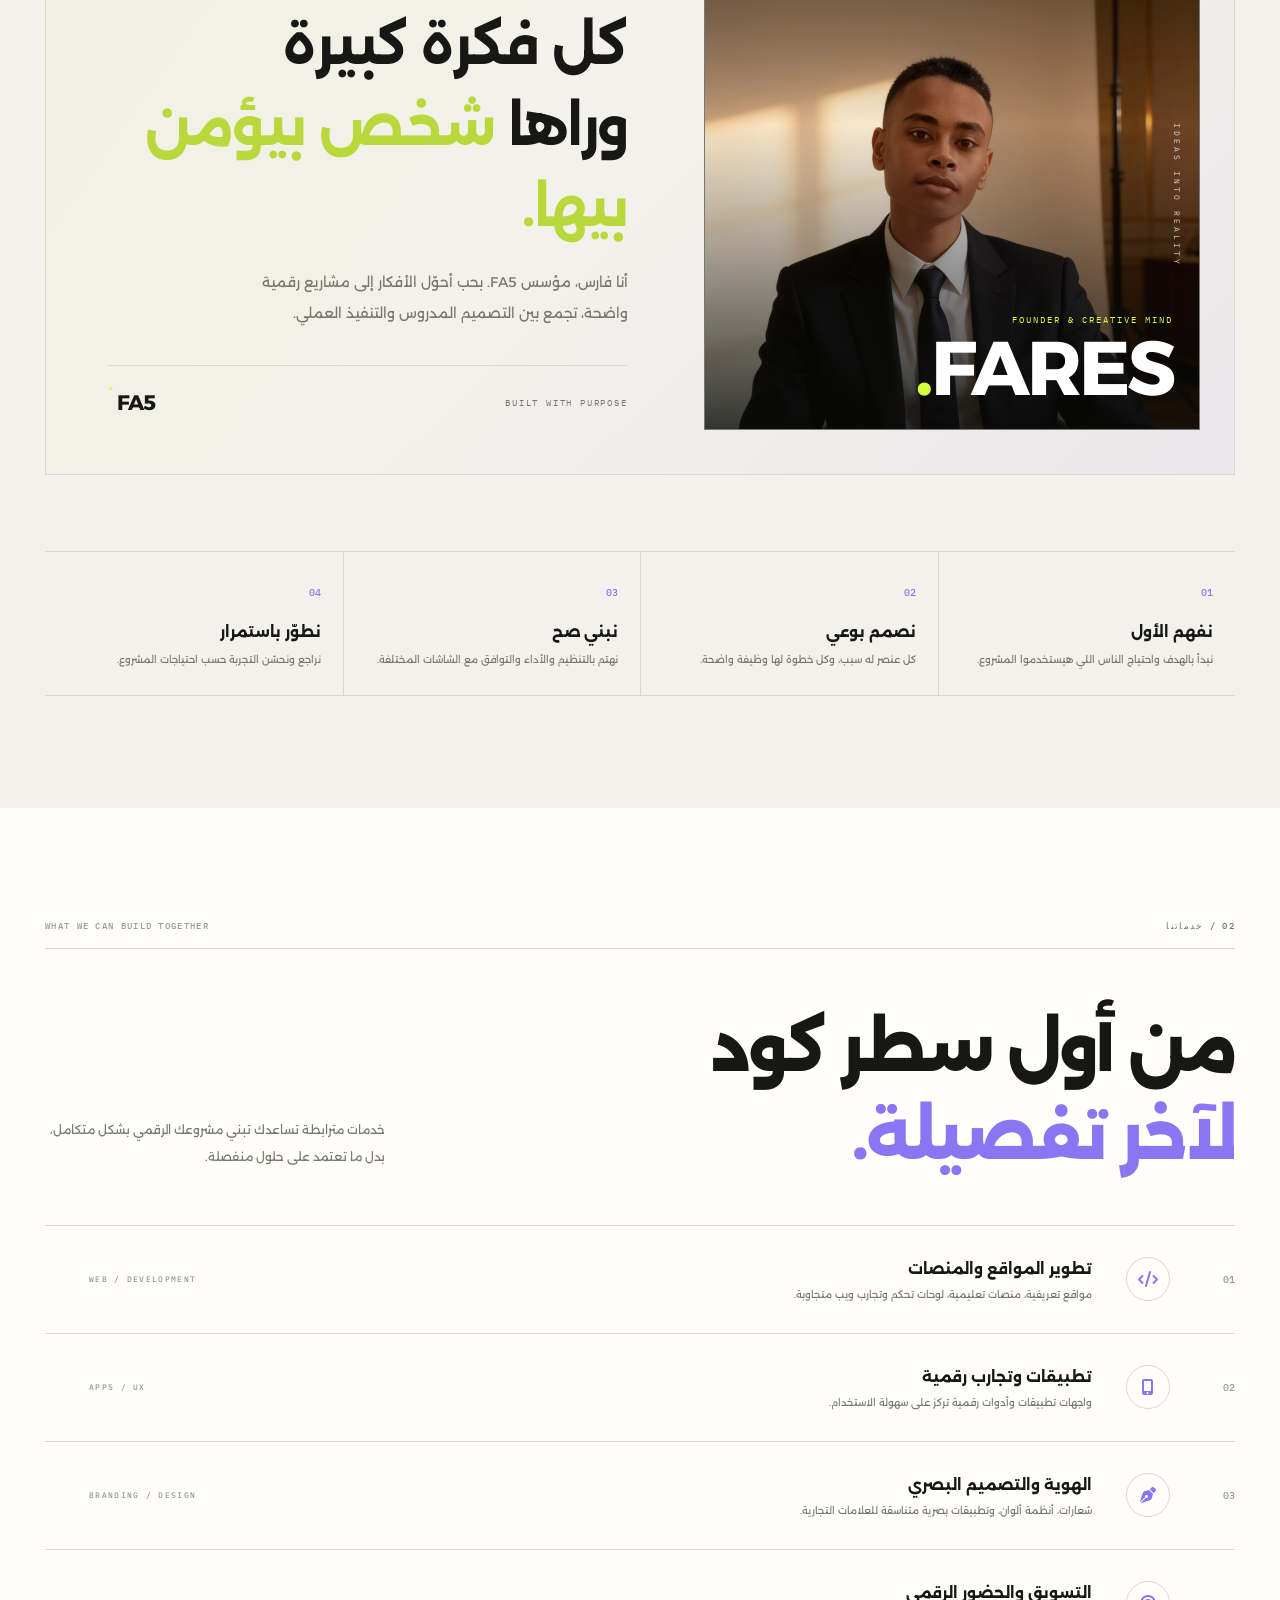
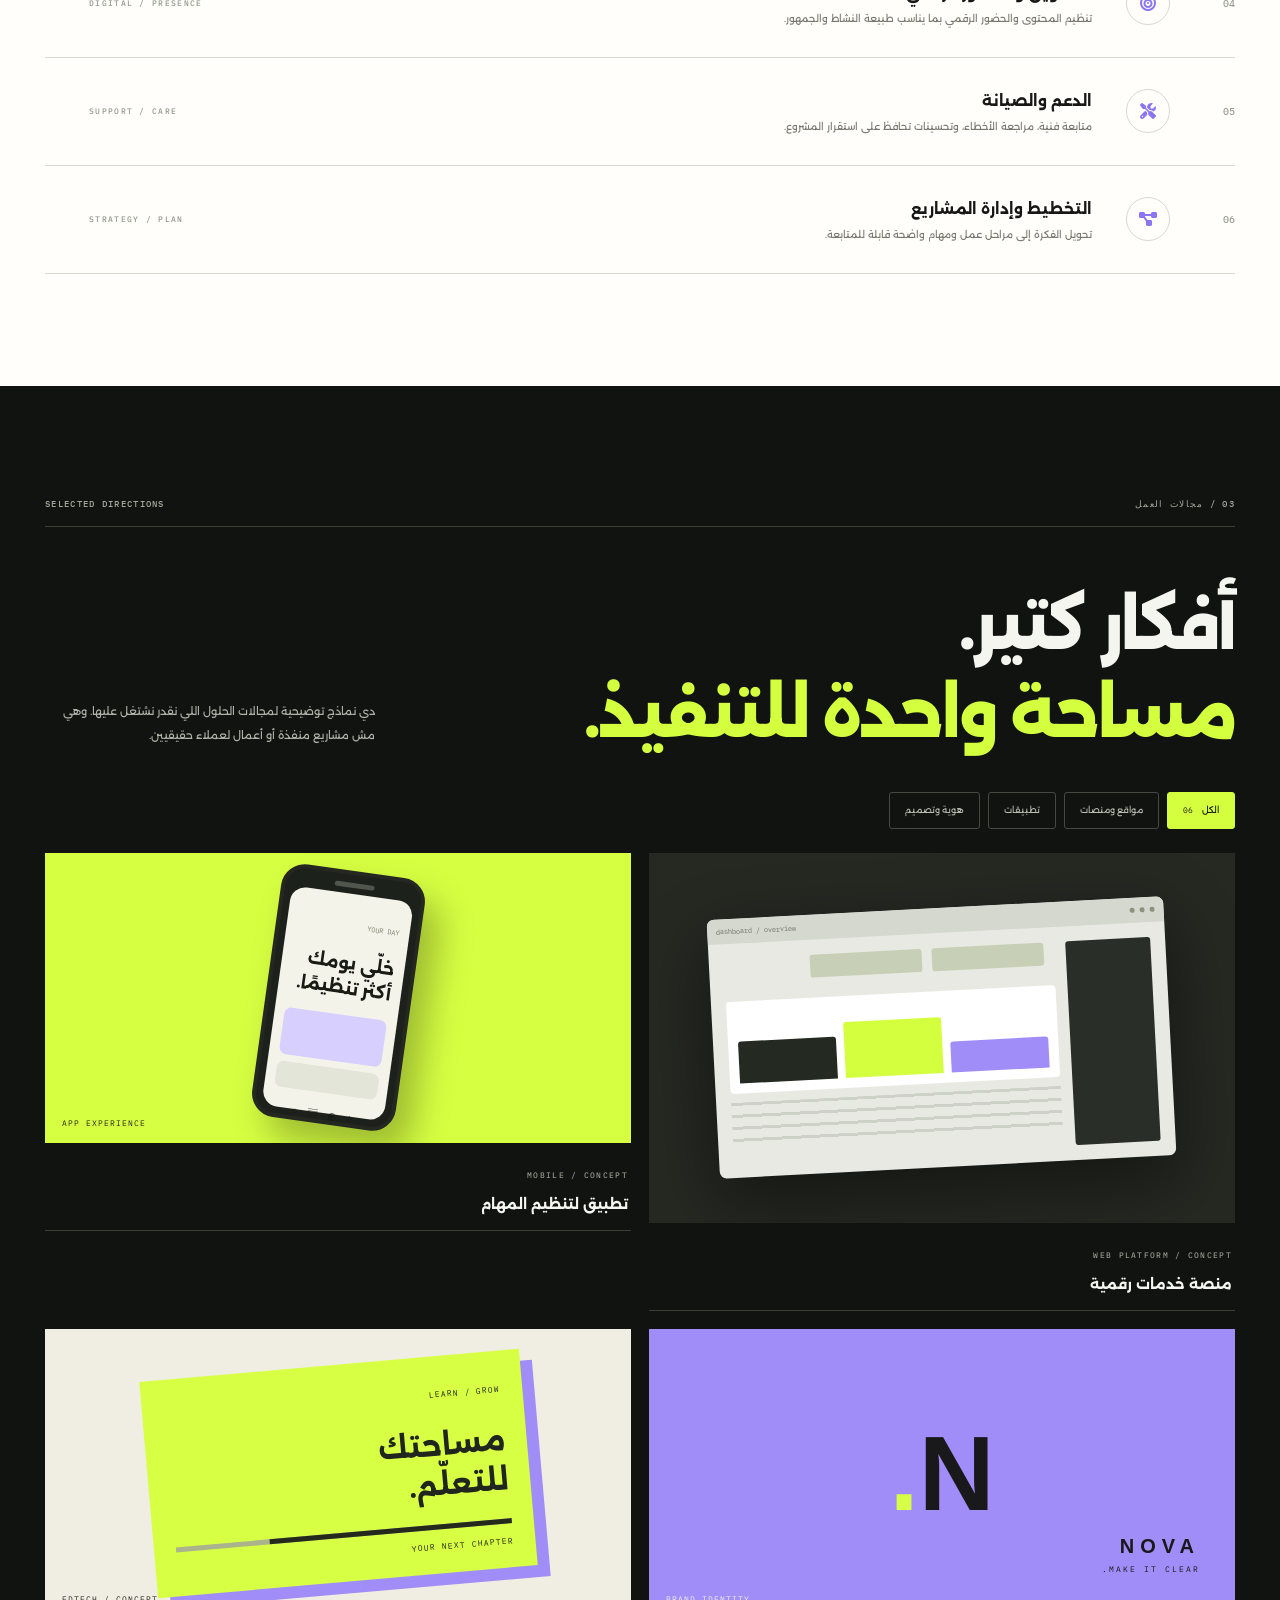
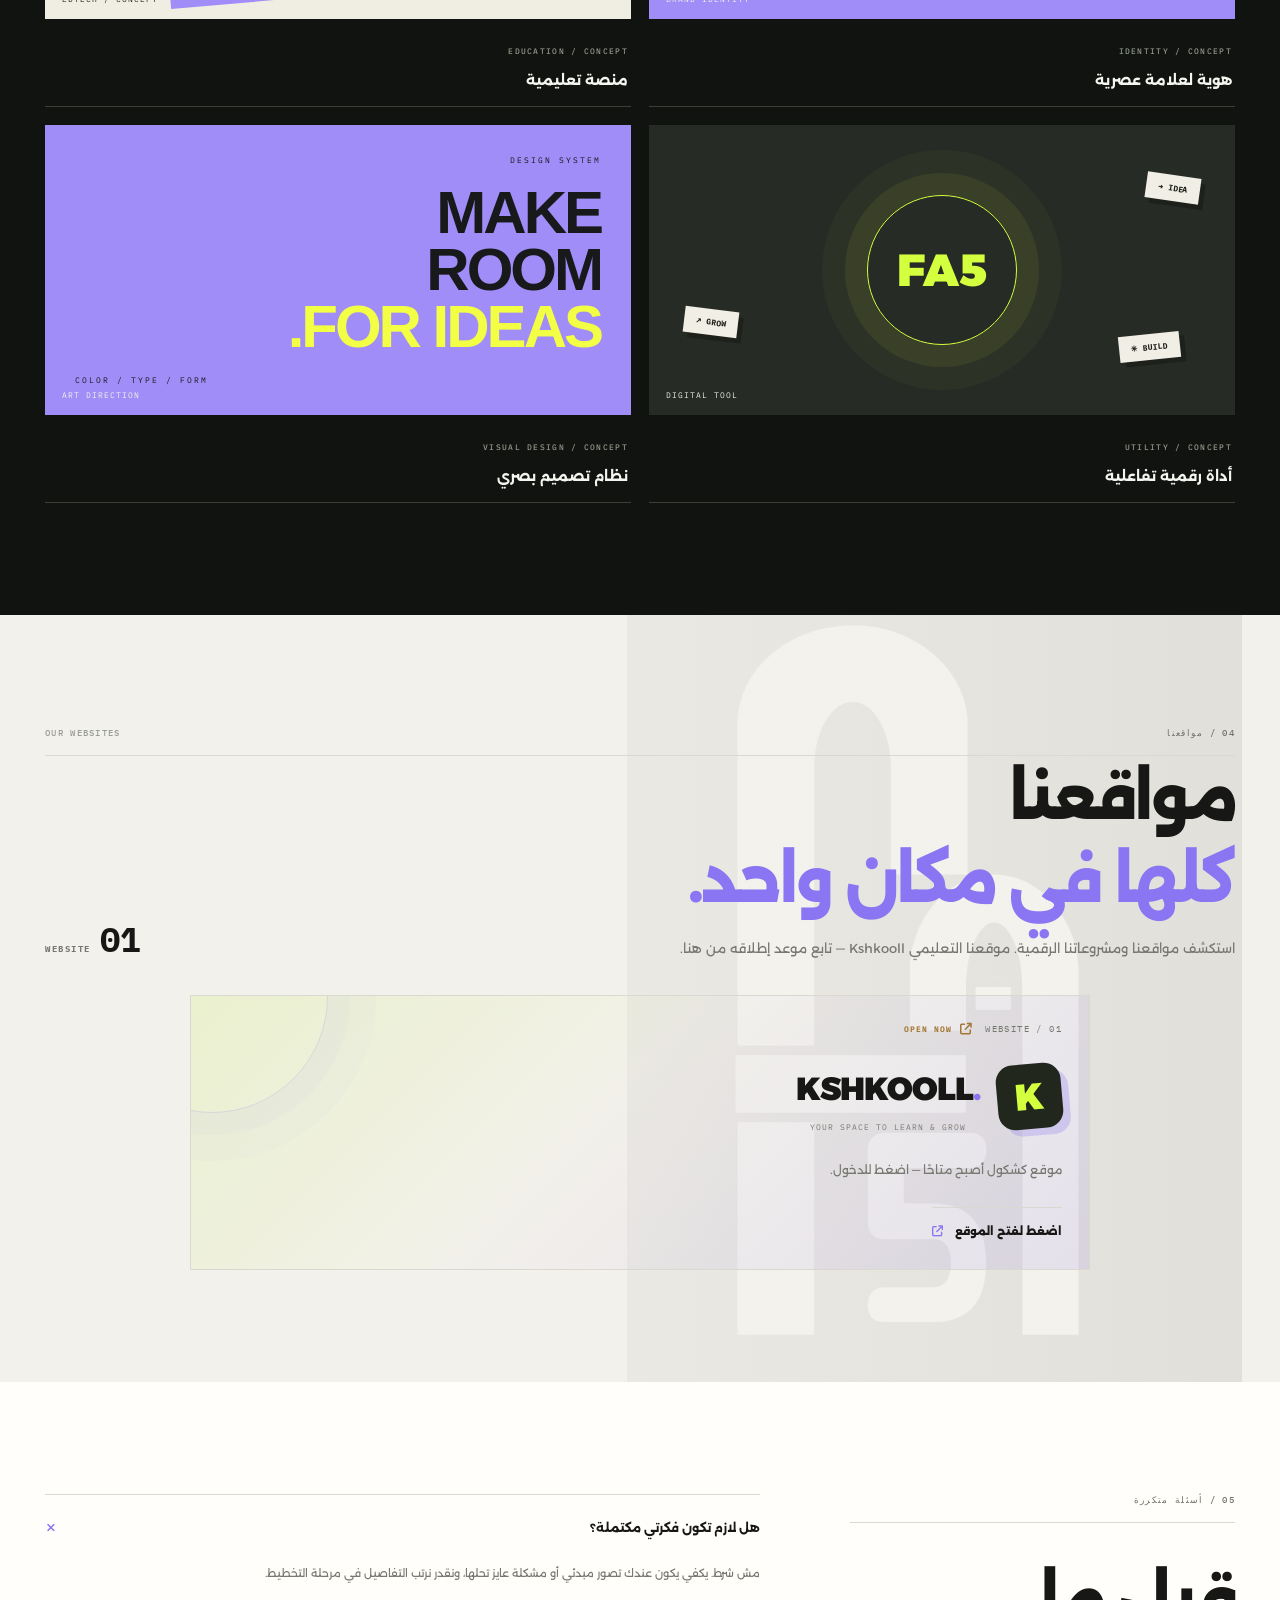
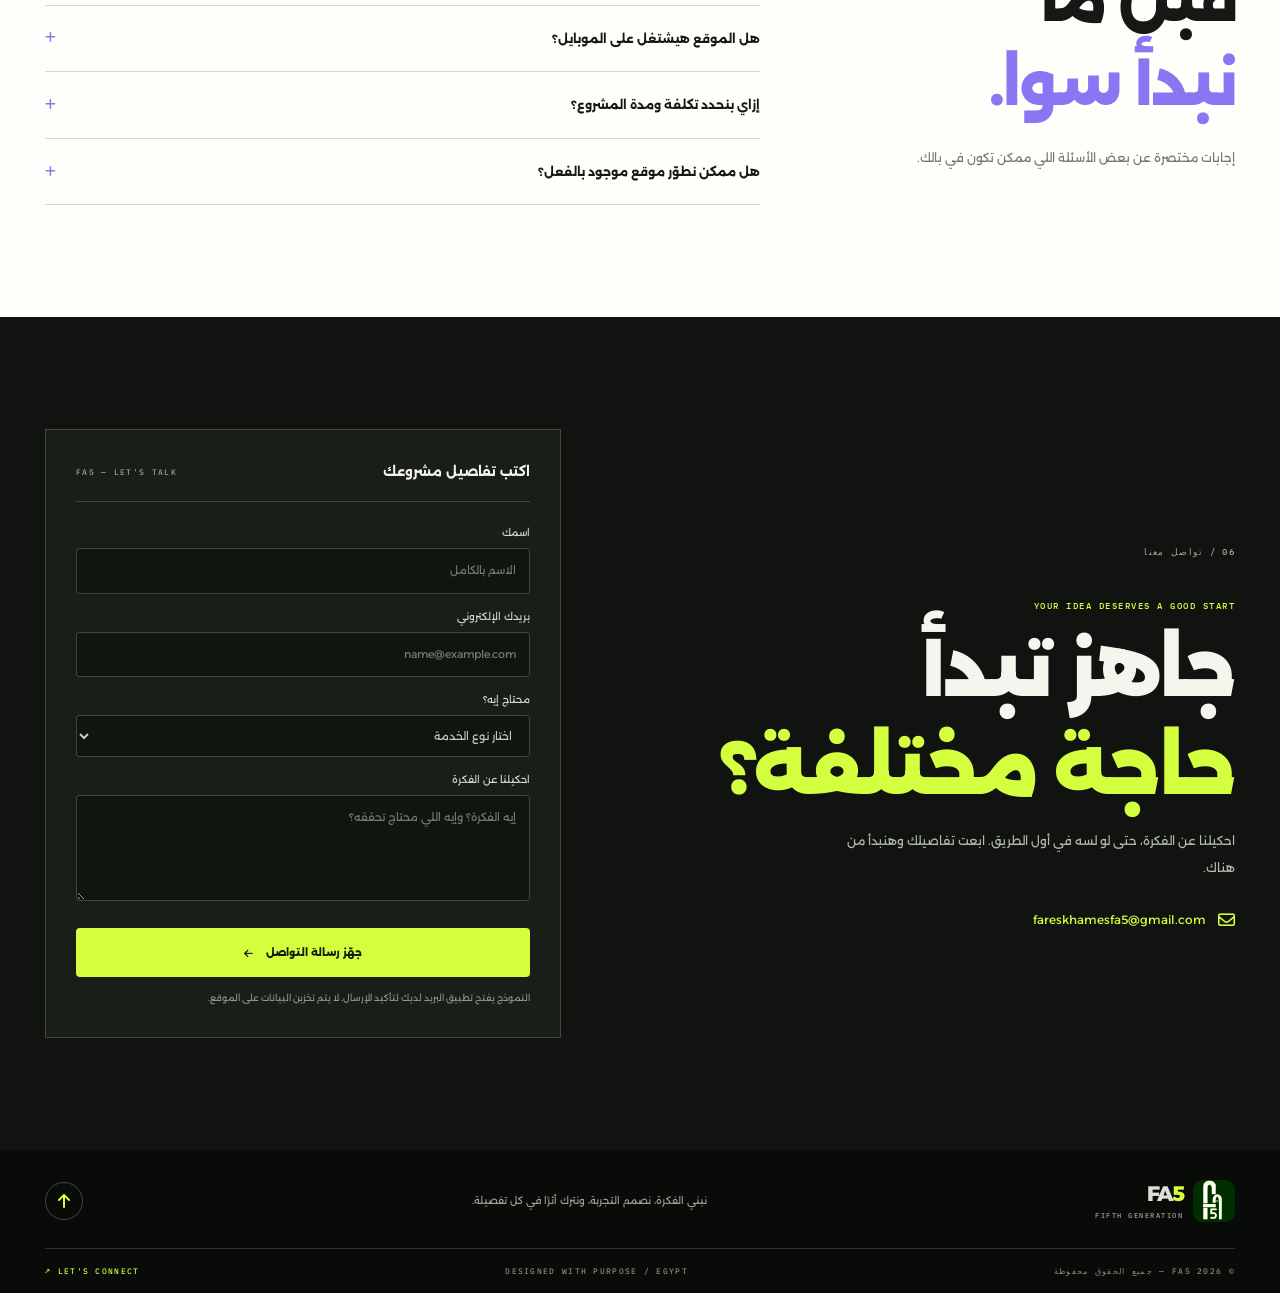
==== commit 414e68f3: "Polish Arabic website copy and navigation labels" ====
--- a/index.html
+++ b/index.html
@@ -31,7 +31,7 @@
         <a class="nav-link" href="#services">الخدمات</a>
         <a class="nav-link" href="#work">أعمالنا</a>
         <a class="nav-link" href="#process">مواقعنا</a>
-        <a class="nav-link" href="#contact">تواصل</a>
+        <a class="nav-link" href="#contact">تواصل معنا</a>
       </nav>
       <div class="header-actions">
         <button class="icon-button theme-toggle" id="theme-toggle" type="button" aria-label="تفعيل المظهر الفاتح"><i class="fa-solid fa-sun"></i></button>
@@ -50,10 +50,10 @@
           <div class="availability"><span></span> مساحة جديدة لفكرة جديدة</div>
           <p class="micro-label">FA5 / DIGITAL EXPERIENCE STUDIO</p>
           <h1>مش مجرد<br>موقع...<br><em>ده حضورك.</em></h1>
-          <p class="hero-lead">بنحوّل أفكارك لتجارب رقمية واضحة، عملية، ومختلفة. من أول تصور الفكرة لحد ما مشروعك يبقى جاهز للناس.</p>
+          <p class="hero-lead">بنحوّل أفكارك لتجارب رقمية واضحة، عملية، ومختلفة. من أول تصور للفكرة لحد ما مشروعك يبقى جاهز للناس.</p>
           <div class="hero-buttons">
             <a class="button button-lime" href="#contact">خلينا نبدأ <i class="fa-solid fa-arrow-left"></i></a>
-            <a class="text-link" href="#work">شوف مجالات شغلنا <i class="fa-solid fa-arrow-down-left"></i></a>
+            <a class="text-link" href="#work">استكشف مجالات شغلنا <i class="fa-solid fa-arrow-down-left"></i></a>
           </div>
           <div class="hero-bottomline"><span>تصميم</span><b>✳</b><span>تطوير</span><b>✳</b><span>حلول رقمية</span></div>
         </div>
@@ -109,7 +109,7 @@
     <section class="services section-pad" id="services">
       <div class="wrap">
         <div class="section-top"><span class="section-index">02 / خدماتنا</span><span class="section-tag">WHAT WE CAN BUILD TOGETHER</span></div>
-        <div class="section-heading"><h2>من أول سطر كود<br><span>لآخر تفصيلة.</span></h2><p>خدمات مترابطة تساعدك تبني مشروع رقمي متكامل، بدل حلول منفصلة ملهاش علاقة ببعض.</p></div>
+        <div class="section-heading"><h2>من أول سطر كود<br><span>لآخر تفصيلة.</span></h2><p>خدمات مترابطة تساعدك تبني مشروعك الرقمي بشكل متكامل، بدل ما تعتمد على حلول منفصلة.</p></div>
         <div class="service-list">
           <article class="service-row"><span class="service-no">01</span><div class="service-icon"><i class="fa-solid fa-code"></i></div><div class="service-info"><h3>تطوير المواقع والمنصات</h3><p>مواقع تعريفية، منصات تعليمية، لوحات تحكم وتجارب ويب متجاوبة.</p></div><span class="service-type">WEB / DEVELOPMENT</span><i class="fa-solid fa-arrow-up-left service-arrow"></i></article>
           <article class="service-row"><span class="service-no">02</span><div class="service-icon"><i class="fa-solid fa-mobile-screen-button"></i></div><div class="service-info"><h3>تطبيقات وتجارب رقمية</h3><p>واجهات تطبيقات وأدوات رقمية تركز على سهولة الاستخدام.</p></div><span class="service-type">APPS / UX</span><i class="fa-solid fa-arrow-up-left service-arrow"></i></article>
@@ -124,7 +124,7 @@
     <section class="work section-pad" id="work">
       <div class="wrap">
         <div class="section-top"><span class="section-index">03 / مجالات العمل</span><span class="section-tag">SELECTED DIRECTIONS</span></div>
-        <div class="work-heading"><h2>أفكار كتير.<br><span>مساحة واحدة للتنفيذ.</span></h2><p>دي مجالات ونماذج توضيحية لنوعية الحلول اللي ممكن نشتغل عليها. مش بنعرضها باعتبارها مشاريع منفذة أو عملاء حقيقيين.</p></div>
+        <div class="work-heading"><h2>أفكار كتير.<br><span>مساحة واحدة للتنفيذ.</span></h2><p>دي نماذج توضيحية لمجالات الحلول اللي نقدر نشتغل عليها. وهي مش مشاريع منفذة أو أعمال لعملاء حقيقيين.</p></div>
         <div class="filter-bar" role="group" aria-label="تصفية مجالات العمل">
           <button class="filter-button active" type="button" data-filter="all">الكل <span>06</span></button>
           <button class="filter-button" type="button" data-filter="web">مواقع ومنصات</button>
@@ -179,7 +179,7 @@
               <div><strong data-countdown-minutes>00</strong><span>دقيقة</span></div>
               <div><strong data-countdown-seconds>00</strong><span>ثانية</span></div>
             </div>
-            <p class="countdown-finished" data-countdown-finished hidden>وصلنا لموعد الإطلاق.</p>
+            <p class="countdown-finished" data-countdown-finished hidden>حان موعد الإطلاق.</p>
             <span class="countdown-date">05 / 12 / 2026 — 14:00 EET</span>
           </div>
         </div>
@@ -191,7 +191,7 @@
         <div><div class="section-top"><span class="section-index">05 / أسئلة متكررة</span></div><h2>قبل ما<br><span>نبدأ سوا.</span></h2><p>إجابات مختصرة عن بعض الأسئلة اللي ممكن تكون في بالك.</p></div>
         <div class="faq-list">
           <article class="faq-item open"><button type="button" aria-expanded="true"><span>هل لازم تكون فكرتي مكتملة؟</span><i class="fa-solid fa-plus"></i></button><div class="faq-answer"><p>مش شرط. يكفي يكون عندك تصور مبدئي أو مشكلة عايز تحلها، ونقدر نرتب التفاصيل في مرحلة التخطيط.</p></div></article>
-          <article class="faq-item"><button type="button" aria-expanded="false"><span>هل الموقع هيشتغل على الموبايل؟</span><i class="fa-solid fa-plus"></i></button><div class="faq-answer"><p>التصميمات هنا بتراعي أحجام الشاشات المختلفة، مع اختبار التنقل والعناصر الأساسية على الموبايل والكمبيوتر.</p></div></article>
+          <article class="faq-item"><button type="button" aria-expanded="false"><span>هل الموقع هيشتغل على الموبايل؟</span><i class="fa-solid fa-plus"></i></button><div class="faq-answer"><p>بنراعي في تصميم المواقع أحجام الشاشات المختلفة، وبنراجع التنقل والعناصر الأساسية على الموبايل والكمبيوتر.</p></div></article>
           <article class="faq-item"><button type="button" aria-expanded="false"><span>إزاي بنحدد تكلفة ومدة المشروع؟</span><i class="fa-solid fa-plus"></i></button><div class="faq-answer"><p>بعد فهم المطلوب والخصائص والملفات اللازمة، نقدر نحدد نطاق العمل والمدة والتكلفة بشكل مناسب. مفيش سعر ثابت لكل المشروعات.</p></div></article>
           <article class="faq-item"><button type="button" aria-expanded="false"><span>هل ممكن نطوّر موقع موجود بالفعل؟</span><i class="fa-solid fa-plus"></i></button><div class="faq-answer"><p>نعم، ممكن نراجع الموقع الحالي ونحدد فرص التحسين في التصميم أو الأداء أو تنظيم الصفحات قبل بدء التعديل.</p></div></article>
         </div>
@@ -215,7 +215,7 @@
   </main>
 
   <footer class="footer">
-    <div class="wrap footer-main"><a class="brand footer-brand" href="#home"><img src="assets/fA5-logo.svg" alt=""><span class="brand-copy"><strong>FA<span>5</span></strong><small>FIFTH GENERATION</small></span></a><p>نبني الفكرة. نصمم التجربة. ونسيب للتفاصيل أثر.</p><a class="back-top" href="#top" aria-label="العودة للأعلى"><i class="fa-solid fa-arrow-up"></i></a></div>
+    <div class="wrap footer-main"><a class="brand footer-brand" href="#home"><img src="assets/fA5-logo.svg" alt=""><span class="brand-copy"><strong>FA<span>5</span></strong><small>FIFTH GENERATION</small></span></a><p>نبني الفكرة، نصمم التجربة، ونترك أثرًا في كل تفصيلة.</p><a class="back-top" href="#top" aria-label="العودة للأعلى"><i class="fa-solid fa-arrow-up"></i></a></div>
     <div class="wrap footer-bottom"><span>© <span id="year"></span> FA5 — جميع الحقوق محفوظة</span><span>DESIGNED WITH PURPOSE / EGYPT</span><a href="mailto:fareskhamesfa5@gmail.com">LET'S CONNECT ↗</a></div>
   </footer>
   <script src="js/main.js" defer></script>
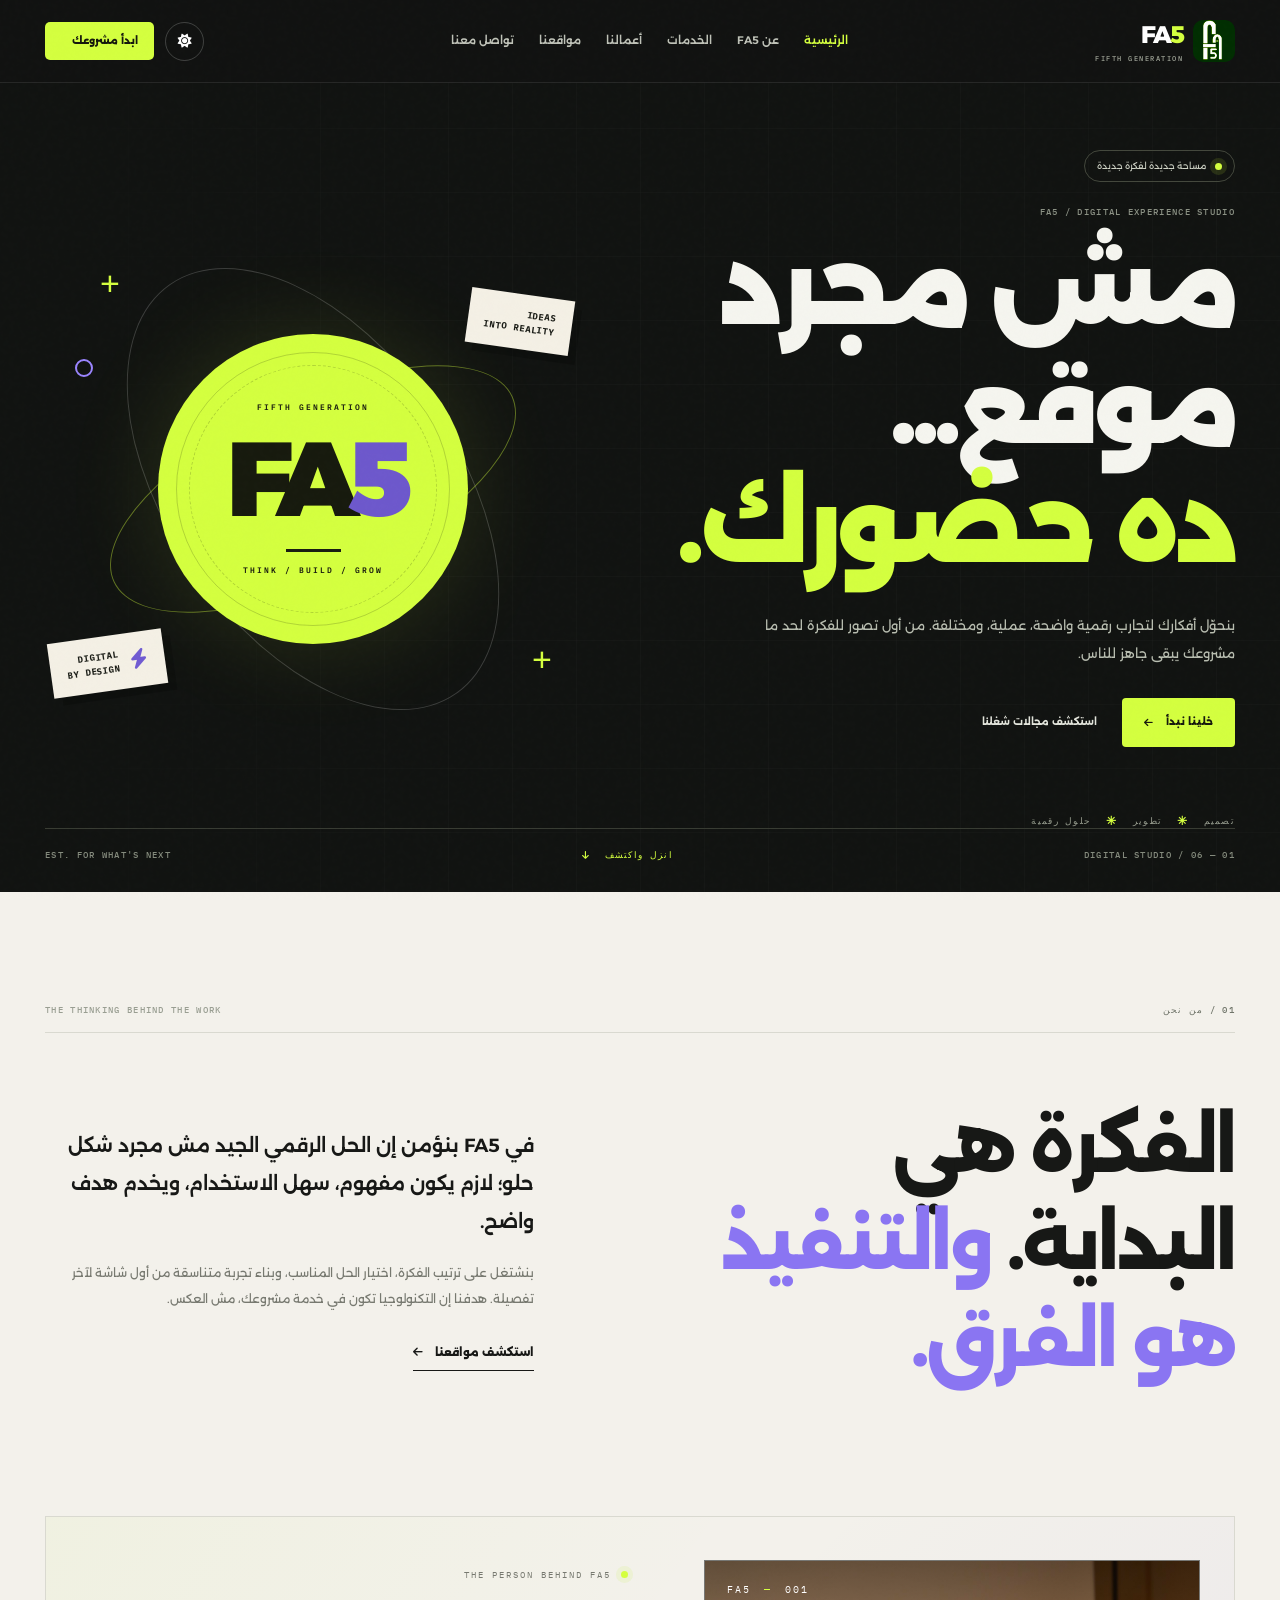
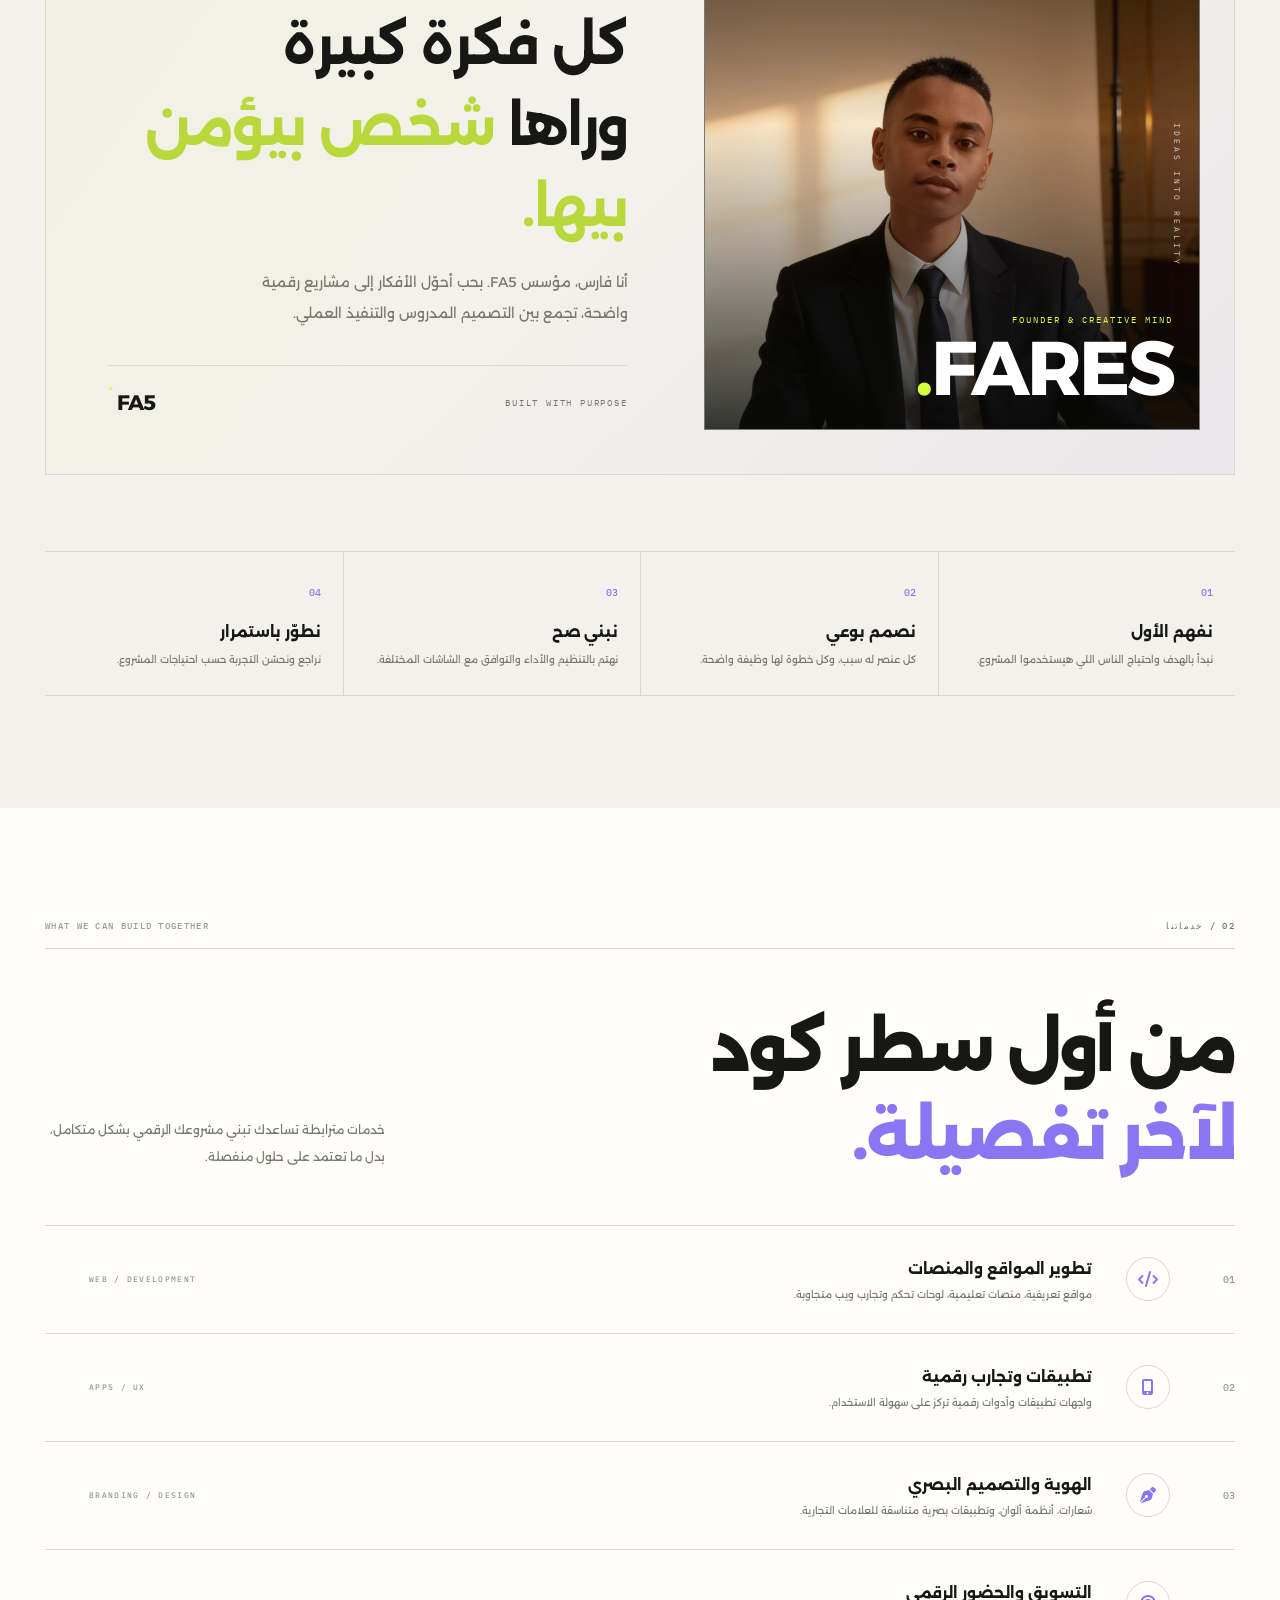
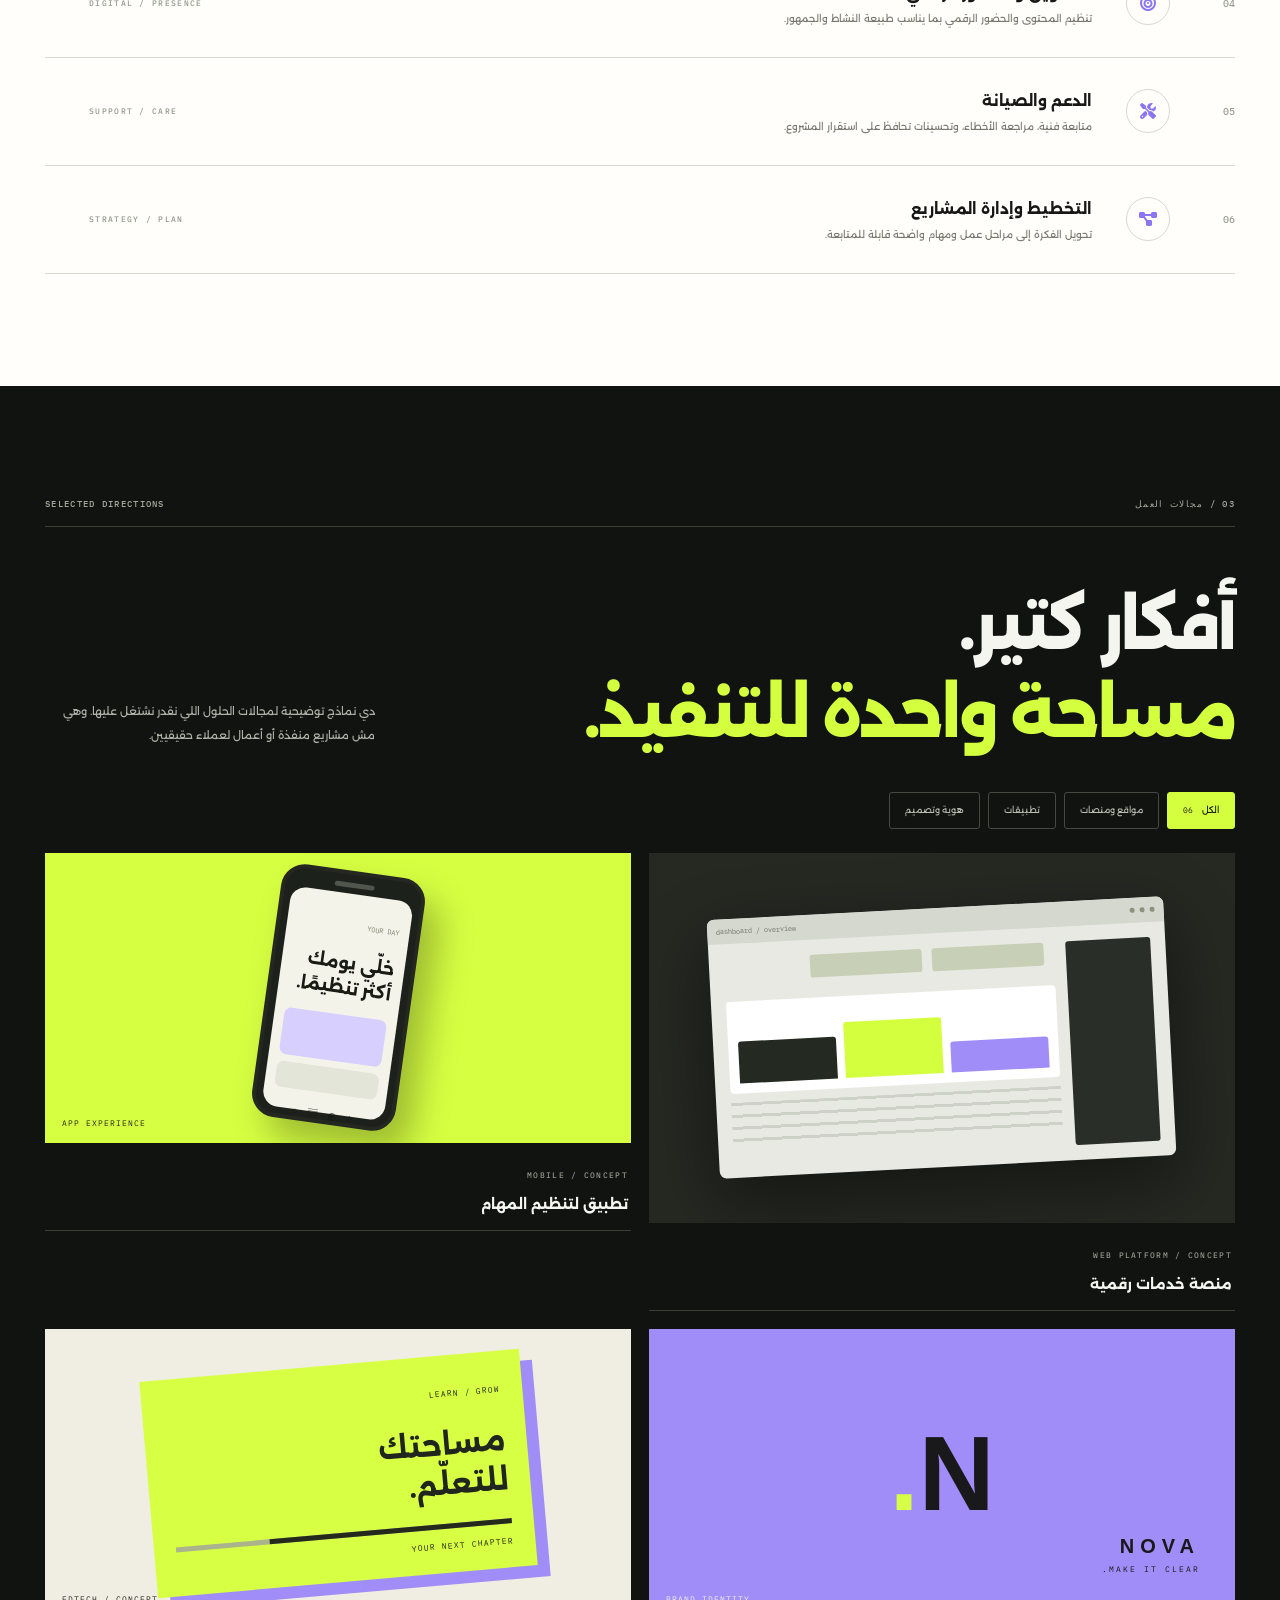
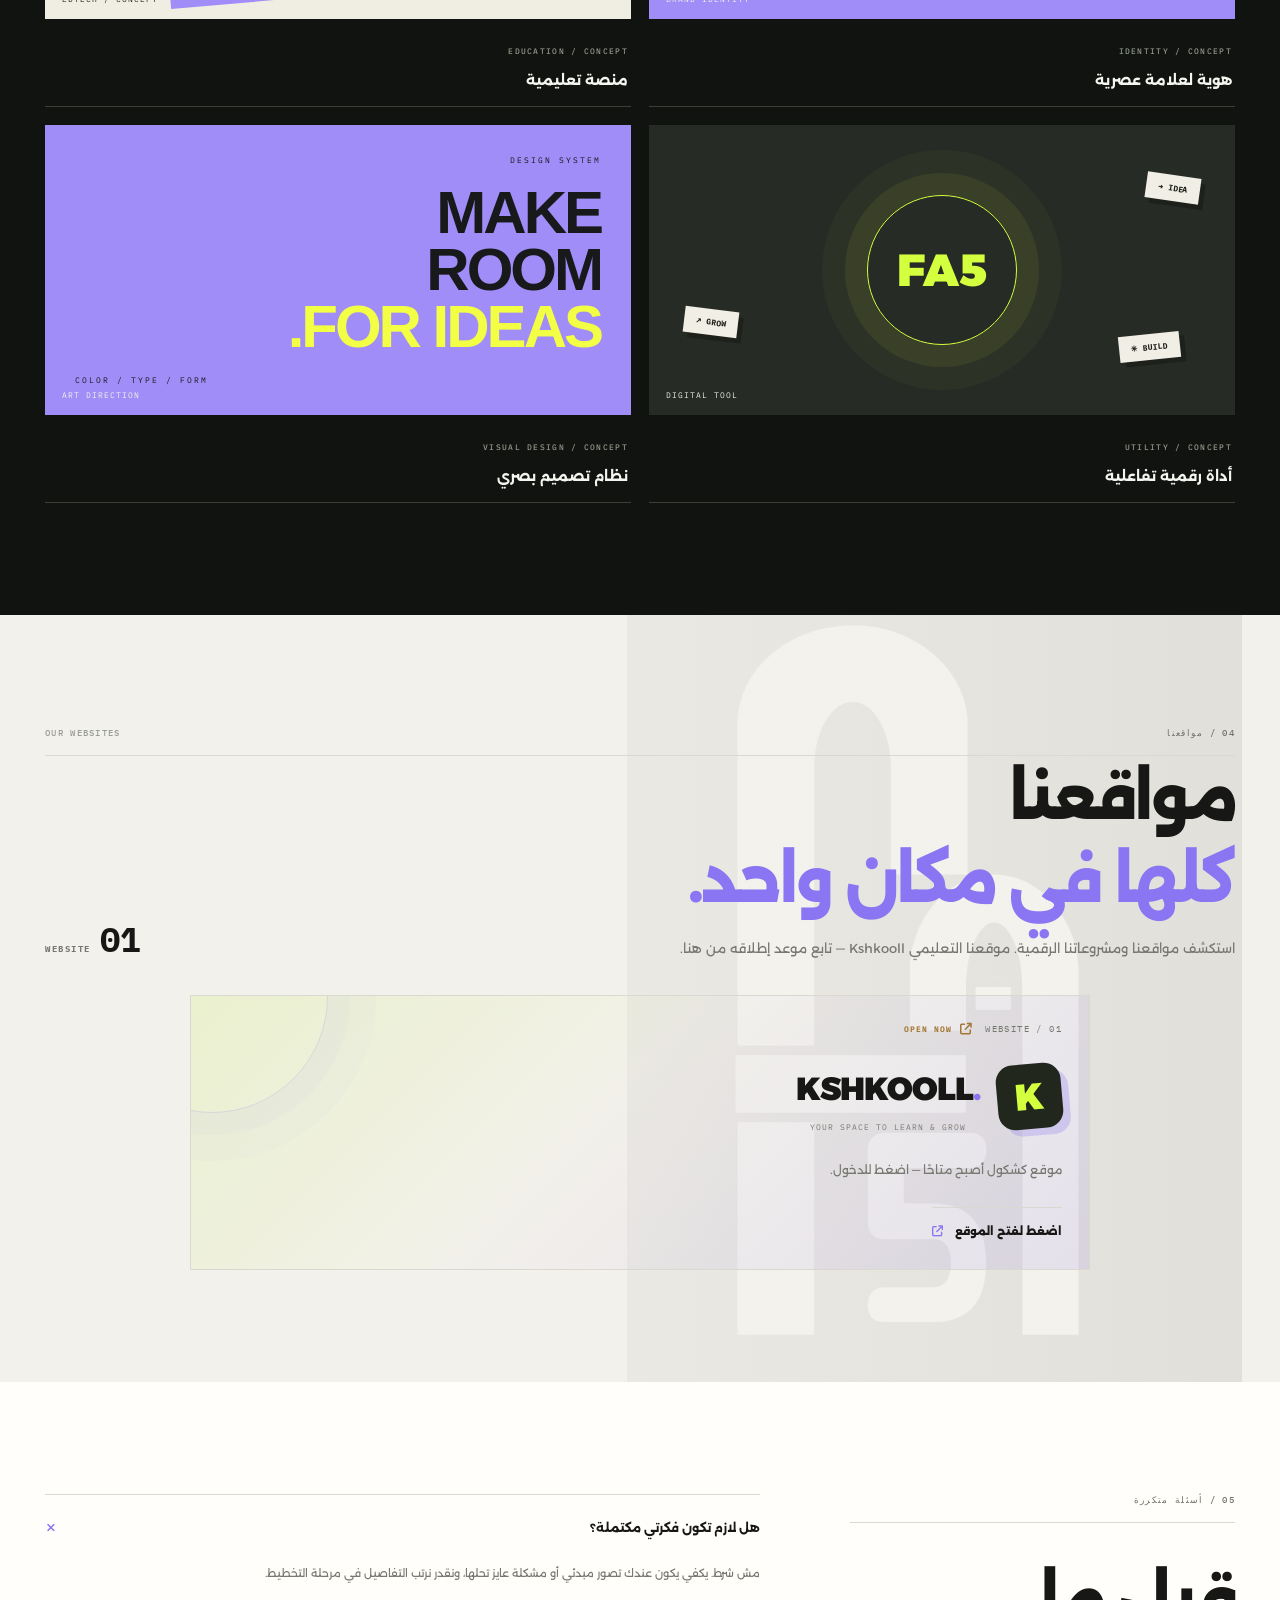
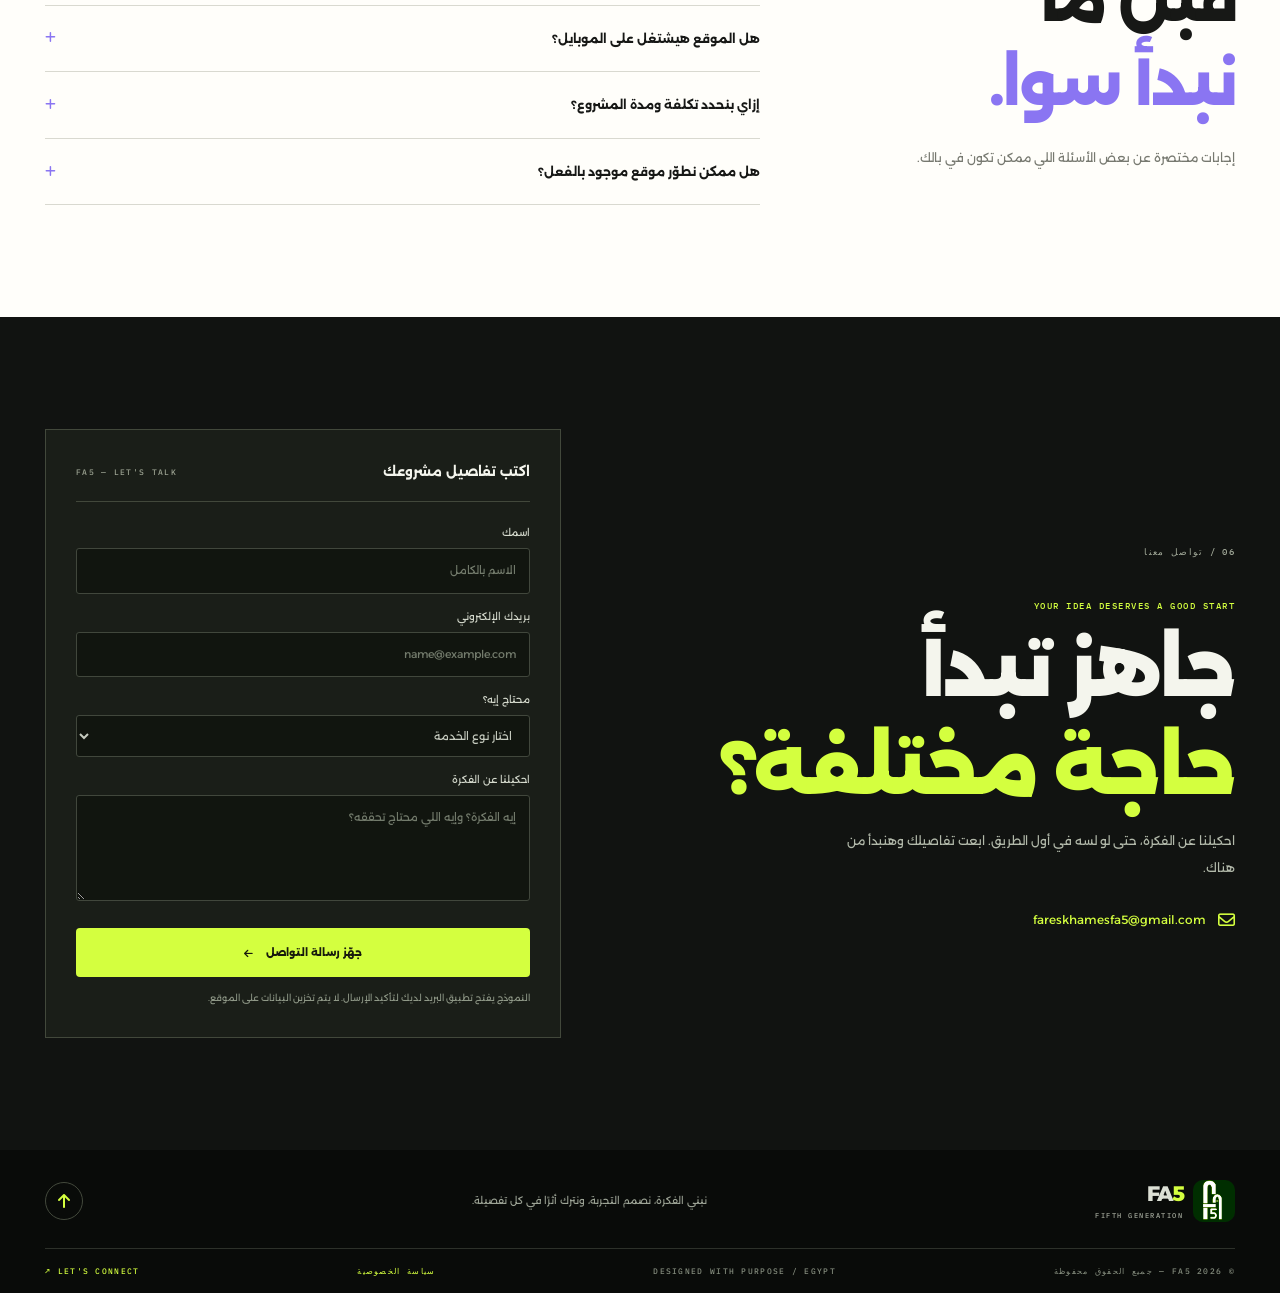
==== commit 5fefe996: "Prepare FA5 for AdSense Auto Ads" ====
--- a/index.html
+++ b/index.html
@@ -16,6 +16,19 @@
   <link href="https://fonts.googleapis.com/css2?family=Alexandria:wght@300;400;500;600;700;800;900&family=IBM+Plex+Mono:wght@400;500;600&display=swap" rel="stylesheet">
   <link rel="stylesheet" href="https://cdnjs.cloudflare.com/ajax/libs/font-awesome/6.5.2/css/all.min.css">
   <link rel="stylesheet" href="css/styles.css">
+  <!-- FA5 AdSense Auto Ads: inactive until an approved publisher ID is configured. -->
+  <script src="js/ads-config.js"></script>
+  <script>
+    (() => {
+      const clientId = String(window.FA5_ADSENSE_CLIENT_ID || "").trim();
+      if (!/^ca-pub-\d{16}$/.test(clientId)) return;
+      const adsScript = document.createElement("script");
+      adsScript.async = true;
+      adsScript.crossOrigin = "anonymous";
+      adsScript.src = "https://pagead2.googlesyndication.com/pagead/js/adsbygoogle.js?client=" + encodeURIComponent(clientId);
+      document.head.appendChild(adsScript);
+    })();
+  </script>
 </head>
 <body>
   <div class="page-noise" aria-hidden="true"></div>
@@ -216,7 +229,7 @@
 
   <footer class="footer">
     <div class="wrap footer-main"><a class="brand footer-brand" href="#home"><img src="assets/fA5-logo.svg" alt=""><span class="brand-copy"><strong>FA<span>5</span></strong><small>FIFTH GENERATION</small></span></a><p>نبني الفكرة، نصمم التجربة، ونترك أثرًا في كل تفصيلة.</p><a class="back-top" href="#top" aria-label="العودة للأعلى"><i class="fa-solid fa-arrow-up"></i></a></div>
-    <div class="wrap footer-bottom"><span>© <span id="year"></span> FA5 — جميع الحقوق محفوظة</span><span>DESIGNED WITH PURPOSE / EGYPT</span><a href="mailto:fareskhamesfa5@gmail.com">LET'S CONNECT ↗</a></div>
+    <div class="wrap footer-bottom"><span>© <span id="year"></span> FA5 — جميع الحقوق محفوظة</span><span>DESIGNED WITH PURPOSE / EGYPT</span><a href="privacy.html">سياسة الخصوصية</a><a href="mailto:fareskhamesfa5@gmail.com">LET'S CONNECT ↗</a></div>
   </footer>
   <script src="js/main.js" defer></script>
 </body>
--- a/css/styles.css
+++ b/css/styles.css
@@ -360,3 +360,16 @@
 .install-app{align-items:center;gap:8px;border:0;cursor:pointer;font-family:var(--font);white-space:nowrap}
 .install-app[hidden]{display:none!important}
 @media(max-width:760px){.install-app{display:inline-flex;padding:9px 10px;font-size:9px}.install-app[hidden]{display:none!important}}
+
+
+/* Keyboard focus and reduced-motion accessibility */
+:focus-visible{outline:3px solid var(--purple);outline-offset:4px}
+@media(prefers-reduced-motion:reduce){
+  html{scroll-behavior:auto!important}
+  *,*::before,*::after{
+    animation-duration:.01ms!important;
+    animation-iteration-count:1!important;
+    transition-duration:.01ms!important;
+    scroll-behavior:auto!important;
+  }
+}
